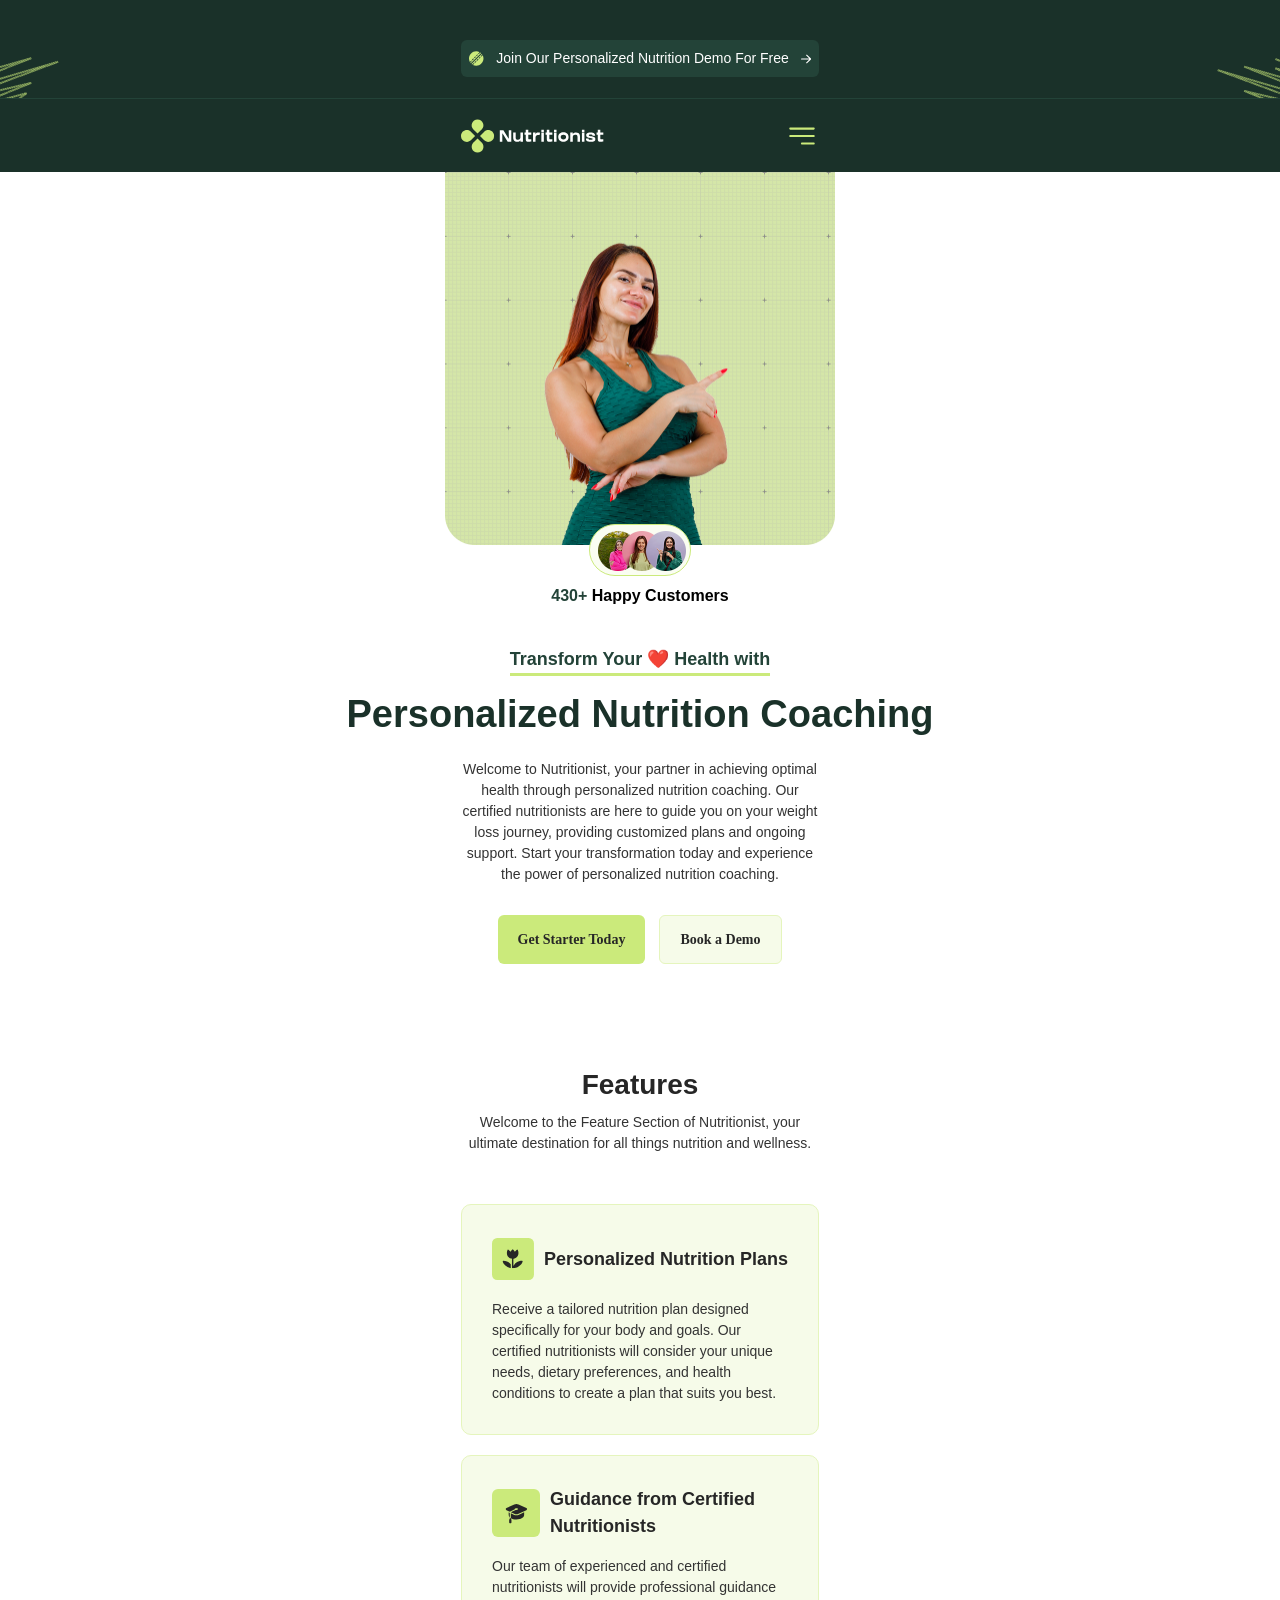
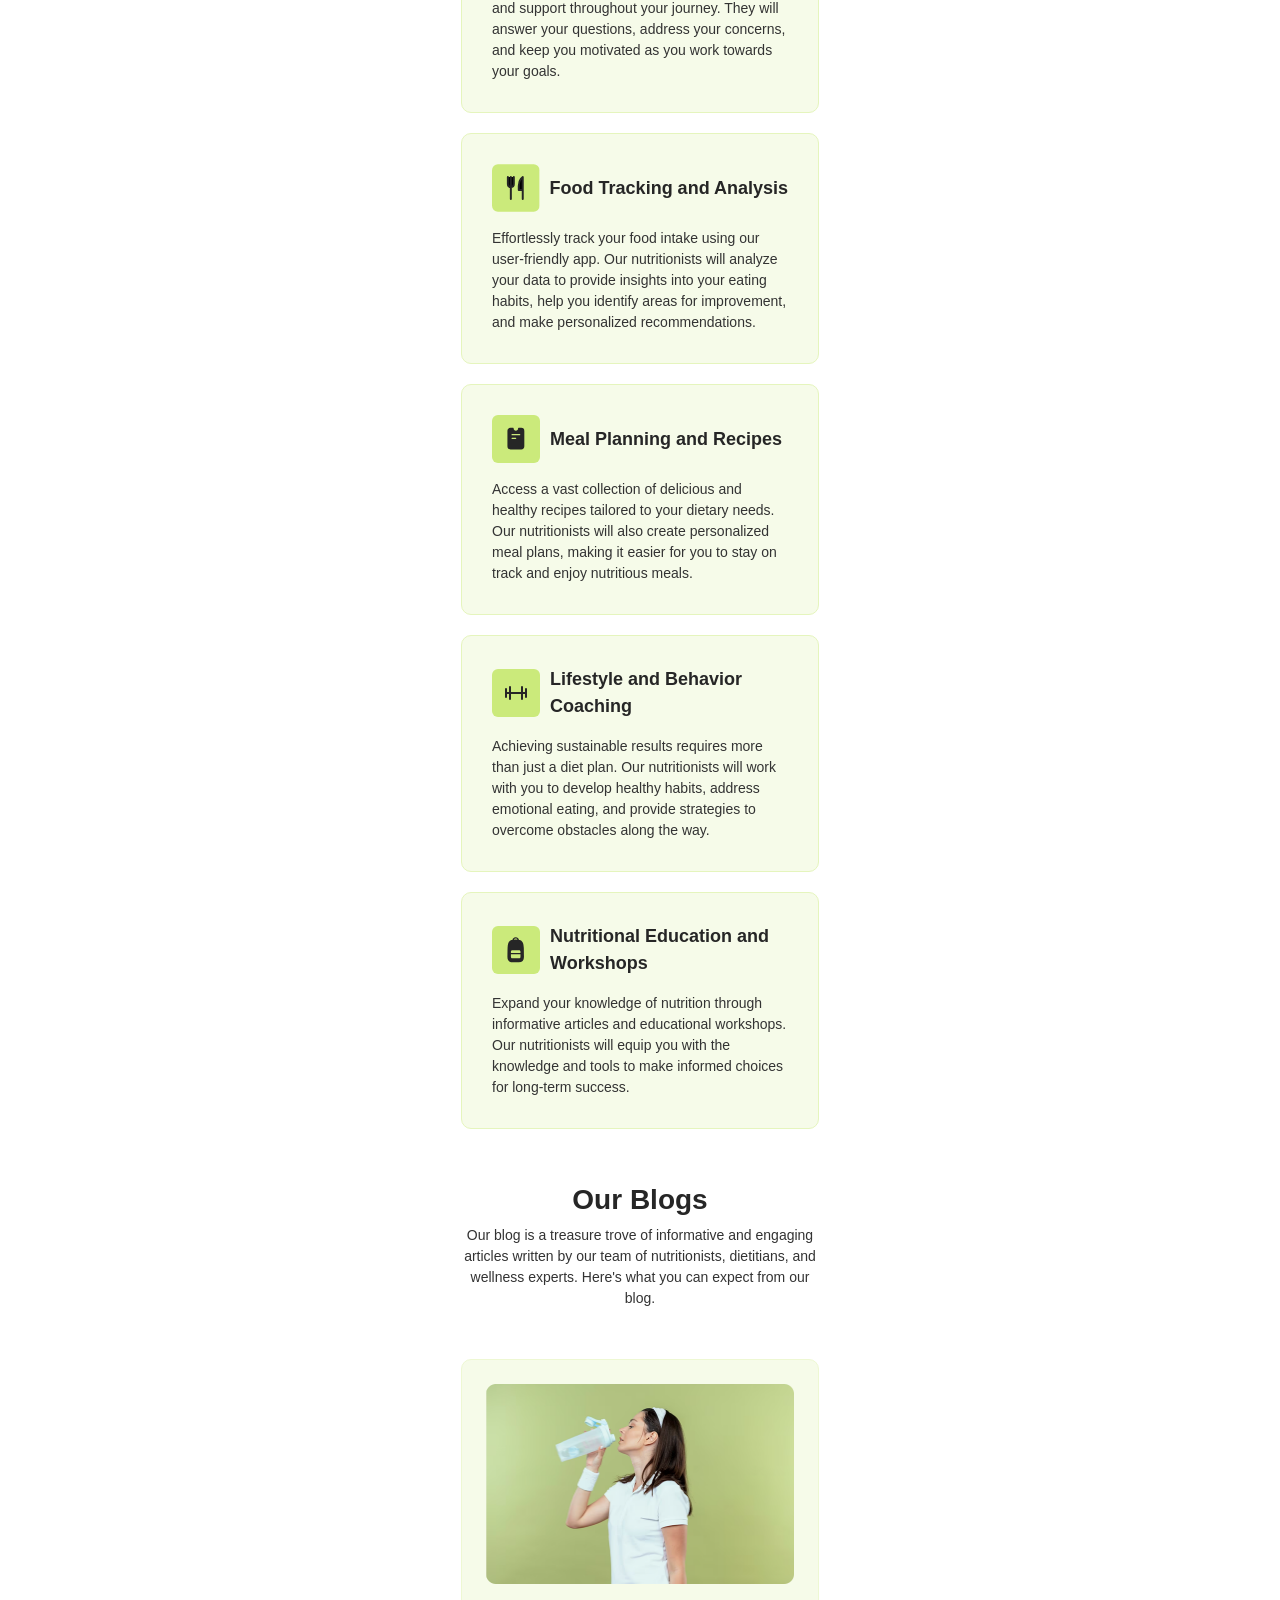
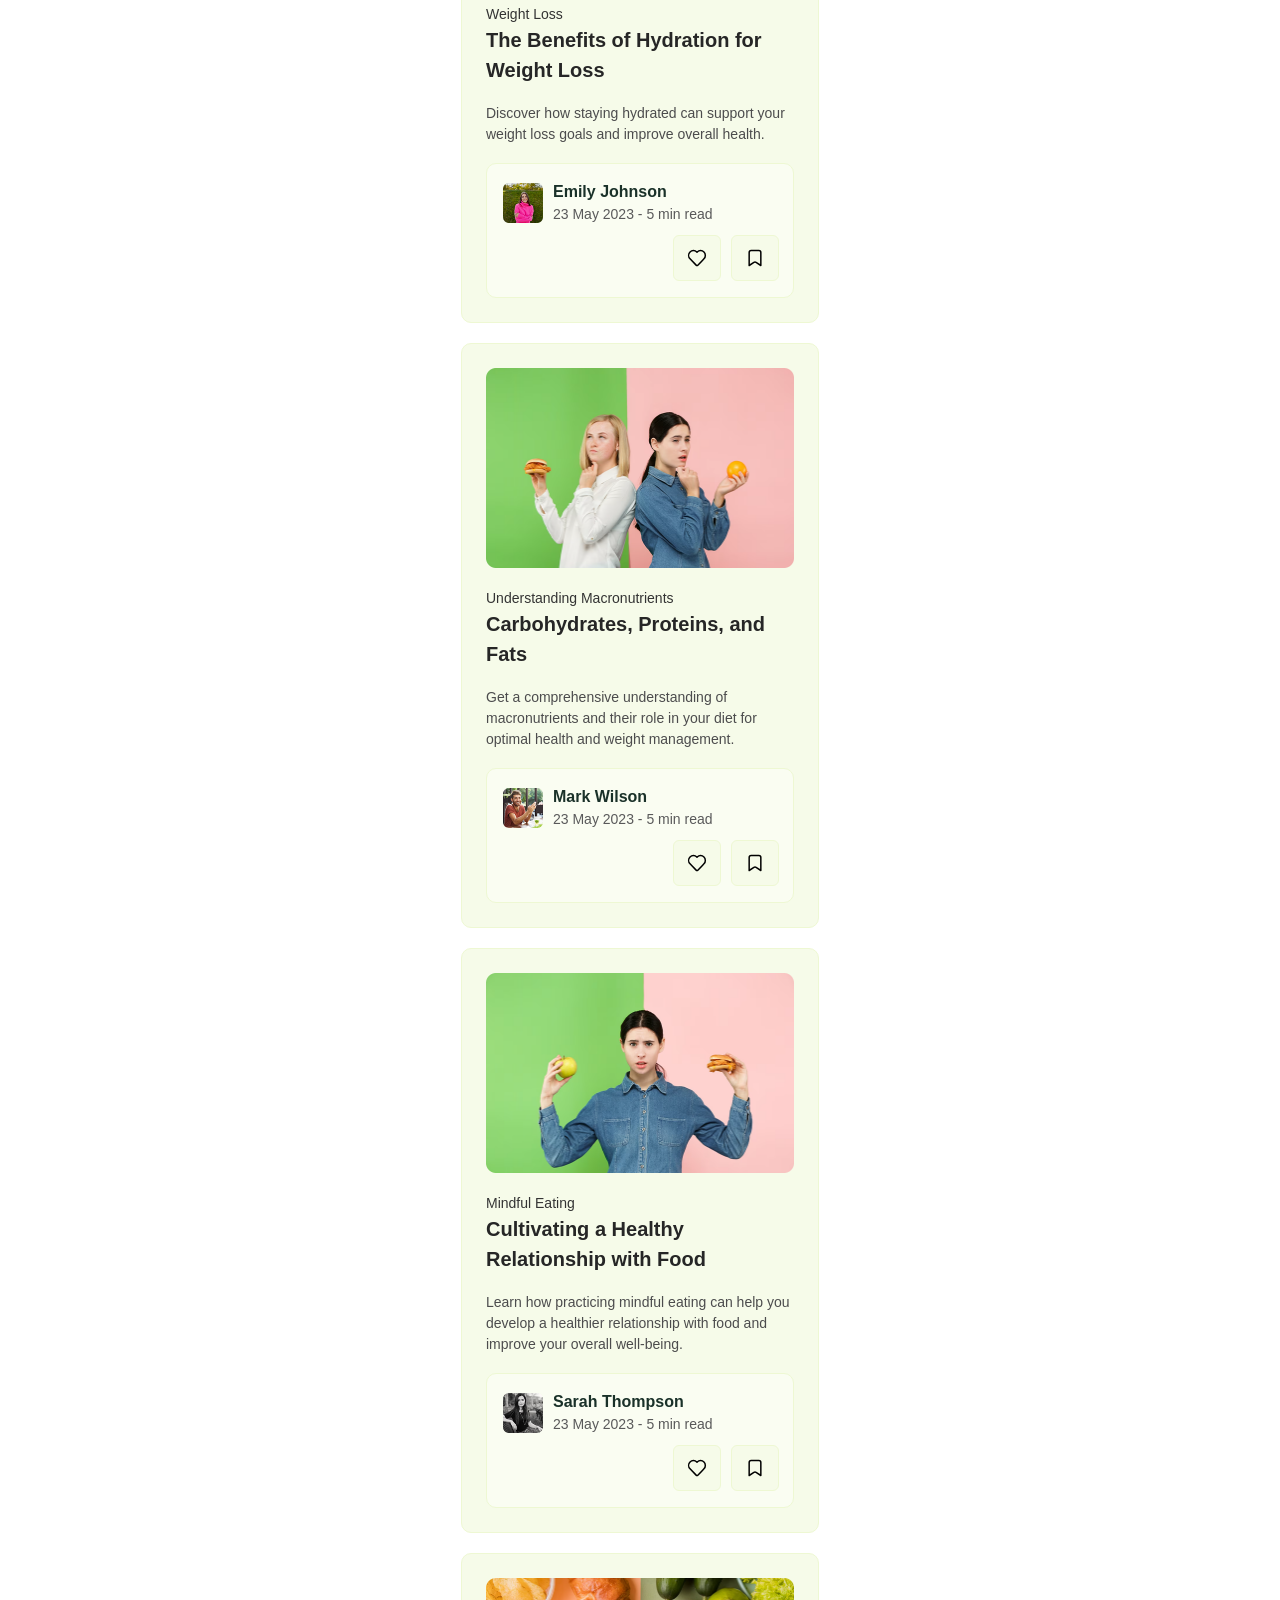
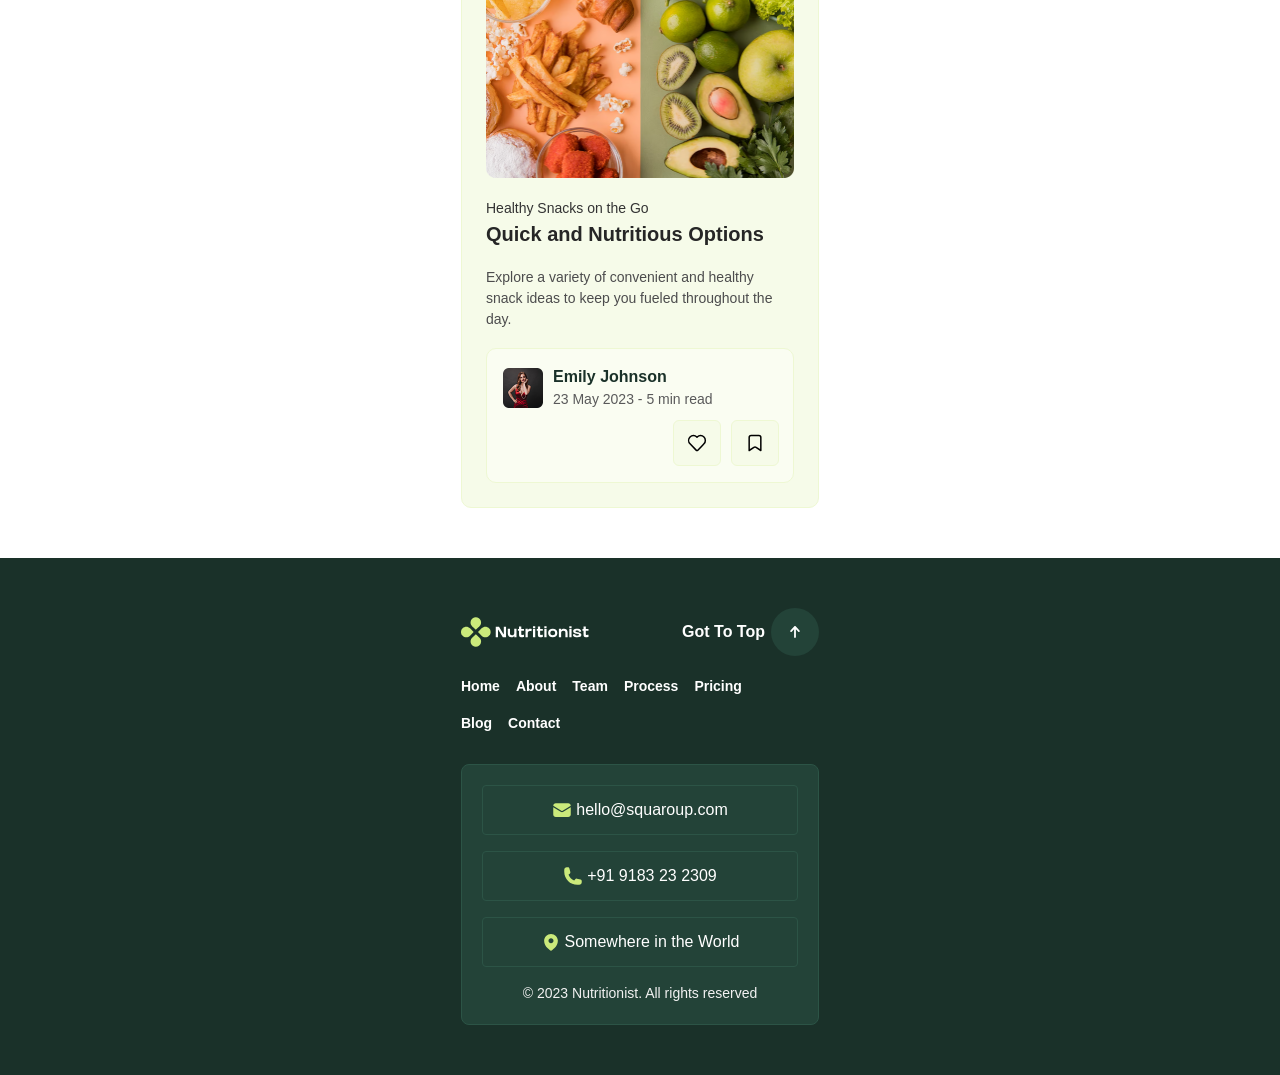
==== index.html @ a09cefd2 "deploy: d3646c4891a74b6a65bb0fc8d44a8e1851a4c4c0" ====
<!doctype html>
<html lang="en">
  <head>
    <meta charset="UTF-8" />
    <meta name="viewport" content="width=device-width, initial-scale=1.0" />
    <title>Home</title>
    <link rel="stylesheet" href="css/home.css" />
  </head>

  <body>
    <section class="banner">
      <svg class="banner__decor banner__decor--left"><use href="assets/icons.svg#decor-left"></use></svg>
      <svg class="banner__decor banner__decor--right"><use href="assets/icons.svg#decor-right"></use></svg>
      <div class="container">
        <div class="banner__content">
          <svg class="banner__icon"><use href="assets/icons.svg#leaf"></use></svg>
          <p class="banner__text">Join Our Personalized Nutrition Demo For Free</p>
          <svg class="banner__arrow"><use href="assets/icons.svg#arrow"></use></svg>
        </div>
      </div>
      <div class="banner__hr"></div>
    </section>
    <header class="header">
      <div class="container">
        <div class="header__row">
          <a href="#" title="logo" class="header__logo">
            <svg class="header__logo-icon">
              <use href="assets/icons.svg#logo"></use>
            </svg>
          </a>
          <div class="header__wrap">
            <nav class="header__main">
              <a href="#" title="Home" class="header__link header__link--active">Home</a>
              <a href="#" title="About" class="header__link">About</a>
              <a href="#" title="Team" class="header__link">Team</a>
              <a href="#" title="Process" class="header__link">Process</a>
              <a href="#" title="Pricing" class="header__link">Pricing</a>
              <a href="#" title="Blog" class="header__link">Blog</a>
            </nav>
            <button class="header__button button">Contact Us</button>
          </div>
          <button class="header__burger" id="burger">
            <svg class="burger__icon">
              <use href="assets/icons.svg#burger"></use>
            </svg>
          </button>
        </div>
      </div>
    </header>
    <main>
      <section class="hero">
        <div class="hero__image">
          <img class="hero__img" src="assets/images/hero/girl.png" alt="" />
        </div>
        <div class="hero__contant">
          <div class="hero__customers">
            <div class="hero__avatar">
              <img class="hero__avatars" src="assets/images/hero/avatar-1.png" alt="" />
              <img class="hero__avatars" src="assets/images/hero/avatar-2.png" alt="" />
              <img class="hero__avatars" src="assets/images/hero/avatar-3.png" alt="" />
            </div>
            <span class="hero__count">
              <span class="hero__number">430+</span>
              Happy Customers
            </span>
          </div>

          <p class="hero__text">Transform Your ❤️ Health with</p>
          <h1 class="hero__title">Personalized Nutrition Coaching</h1>
          <p class="hero__info">
            Welcome to Nutritionist, your partner in achieving optimal health through personalized nutrition coaching.
            Our certified nutritionists are here to guide you on your weight loss journey, providing customized plans
            and ongoing support. Start your transformation today and experience the power of personalized nutrition
            coaching.
          </p>
          <div class="hero__controls">
            <button class="hero__button button">Get Starter Today</button>
            <button class="hero__btn button">Book a Demo</button>
          </div>
        </div>
      </section>
      <section class="features">
        <div class="container">
          <div class="features__top">
            <h2 class="features__title">Features</h2>
            <p class="features__text">Welcome to the Feature Section of Nutritionist, your ultimate destination for all things nutrition and wellness.</p>
          </div>
          <ul class="features__list">
            <li class="features__item">
              <h3 class="features__item-title">
              <svg class="features__icon" width="48" height="48" >
                <use href="assets/icons.svg#icon-flower"></use>
              </svg>
                Personalized Nutrition Plans
              </h3>
              <p class="features__item-text">Receive a tailored nutrition plan designed specifically for your body and goals. Our certified nutritionists will consider your unique needs, dietary preferences, and health conditions to create a plan that suits you best.</p>
            </li>
             <li class="features__item">
              <h3 class="features__item-title">
               <svg class="features__icon" width="48" height="48">
                <use href="assets/icons.svg#icon-hat"></use>
              </svg>
               Guidance from Certified <br> Nutritionists
              </h3>
              <p class="features__item-text">Our team of experienced and certified nutritionists will provide professional guidance and support throughout your journey. They will answer your questions, address your concerns, and keep you motivated as you work towards your goals.</p>
            </li>
             <li class="features__item">
              <h3 class="features__item-title">
            <svg class="features__icon" width="48" height="48">
              <use href="assets/icons.svg#icon-fork-knife"></use>
            </svg>
               Food Tracking and Analysis
              </h3>
              <p class="features__item-text">Effortlessly track your food intake using our user-friendly app. Our nutritionists will analyze your data to provide insights into your eating habits, help you identify areas for improvement, and make personalized recommendations.</p>
            </li>
              <li class="features__item">
              <h3 class="features__item-title">
            <svg class="features__icon" width="48" height="48" aria-hidden="true">
              <use href="assets/icons.svg#icon-canister"></use>
            </svg>
              Meal Planning and Recipes
              </h3>
              <p class="features__item-text">Access a vast collection of delicious and healthy recipes tailored to your dietary needs. Our nutritionists will also create personalized meal plans, making it easier for you to stay on track and enjoy nutritious meals.</p>
            </li>
               <li class="features__item">
              <h3 class="features__item-title">
            <svg class="features__icon" width="48" height="48" aria-hidden="true">
              <use href="assets/icons.svg#icon-barbell"></use>
            </svg>
             Lifestyle and Behavior <br>Coaching
              </h3>
              <p class="features__item-text">Achieving sustainable results requires more than just a diet plan. Our nutritionists will work with you to develop healthy habits, address emotional eating, and provide strategies to overcome obstacles along the way.</p>
            </li>
             </li>
               <li class="features__item">
              <h3 class="features__item-title">
              <svg class="features__icon" width="48" height="48">
                <use href="assets/icons.svg#icon-bottle"></use>
              </svg>
             Nutritional Education and  <br> Workshops
              </h3>
              <p class="features__item-text">Expand your knowledge of nutrition through informative articles and educational workshops. Our nutritionists will equip you with the knowledge and tools to make informed choices for long-term success.</p>
            </li>
          </ul>
        </div>
      </section>
      <section class="blogs">
        <div class="container">
          <div class="blogs__top">
            <h2 class="blogs__title">Our Blogs</h2>
            <p class="blogs__text">Our blog is a treasure trove of informative and engaging articles written by our team of nutritionists, dietitians, and wellness experts. Here's what you can expect from our blog.</p>
          </div>
          <ul class="blogs__list">
            <li class="blogs__item">
              <img class="blogs__img" src="assets/images/blogs/blog-hydration.png" alt="">
              <p class="blogs__category">Weight Loss</p>
              <h3 class="blogs__item-title">The Benefits of Hydration for Weight Loss</h3>
              <p class="blogs__item-text">Discover how staying hydrated can support your weight loss goals and improve overall health.</p>
              <div class="blogs__footer">
                <img  class="blogs__avatar"  src="assets/images/blogs/аватар-1.png" alt="">
                <div class="blogs__info">
                  <p class="blogs__name">Emily Johnson</p>
                  <p class="blogs__meta">23 May 2023 - 5 min read</p>
                </div>
                <div class="blogs__actions">
                  <button class="blogs__btn">
                <svg class="blogs__icon" width="20" height="20">
                  <use href="assets/icons.svg#icon-heart"></use>
                </svg>
                </button>  
                 <button class="blogs__btn">
                <svg class="blogs__icon" width="20" height="20">
                  <use href="assets/icons.svg#icon-bookmark"></use>
                </svg>
              </button>
                </div>
              </div>
            </li>
             <li class="blogs__item">
              <img class="blogs__img" src="assets/images/blogs/blog-two-approaches.png" alt="">
              <p class="blogs__category">Understanding Macronutrients</p>
              <h3 class="blogs__item-title">Carbohydrates, Proteins, and Fats</h3>
              <p class="blogs__item-text">Get a comprehensive understanding of macronutrients and their role in your diet for optimal health and weight management.</p>
              <div class="blogs__footer">
                <img  class="blogs__avatar"  src="assets/images/blogs/аватар-2.png" alt="">
                <div class="blogs__info">
                  <p class="blogs__name">Mark Wilson</p>
                  <p class="blogs__meta">23 May 2023 - 5 min read</p>
                </div>
                <div class="blogs__actions">
                  <button class="blogs__btn">
                <svg class="blogs__icon" width="20" height="20">
                  <use href="assets/icons.svg#icon-heart"></use>
                </svg>
                </button>  
                 <button class="blogs__btn">
                <svg class="blogs__icon" width="20" height="20">
                  <use href="assets/icons.svg#icon-bookmark"></use>
                </svg>
              </button>
                </div>
              </div>
            </li>
            <li class="blogs__item">
              <img class="blogs__img" src="assets/images/blogs/blog-choice.png" alt="">
              <p class="blogs__category">Mindful Eating</p>
              <h3 class="blogs__item-title">Cultivating a Healthy Relationship with Food</h3>
              <p class="blogs__item-text">Learn how practicing mindful eating can help you develop a healthier relationship with food and improve your overall well-being.</p>
              <div class="blogs__footer">
                <img  class="blogs__avatar"  src="assets/images/blogs/аватар-3.png" alt="">
                <div class="blogs__info">
                  <p class="blogs__name">Sarah Thompson</p>
                  <p class="blogs__meta">23 May 2023 - 5 min read</p>
                </div>
                <div class="blogs__actions">
                  <button class="blogs__btn">
                <svg class="blogs__icon" width="20" height="20">
                  <use href="assets/icons.svg#icon-heart"></use>
                </svg>
                </button>  
                 <button class="blogs__btn">
                <svg class="blogs__icon" width="20" height="20">
                  <use href="assets/icons.svg#icon-bookmark"></use>
                </svg>
              </button>
                </div>
              </div>
            </li>
             <li class="blogs__item">
              <img class="blogs__img" src="assets/images/blogs/blog-healthy-plate.png" alt="">
              <p class="blogs__category">Healthy Snacks on the Go</p>
              <h3 class="blogs__item-title">Quick and Nutritious Options</h3>
              <p class="blogs__item-text">Explore a variety of convenient and healthy snack ideas to keep you fueled throughout the day.</p>
              <div class="blogs__footer">
                <img  class="blogs__avatar" src="assets/images/blogs/avatar-4.png" alt="">
                <div class="blogs__info">
                  <p class="blogs__name">Emily Johnson</p>
                  <p class="blogs__meta">23 May 2023 - 5 min read</p>
                </div>
                <div class="blogs__actions">
                  <button class="blogs__btn">
                <svg class="blogs__icon" width="20" height="20">
                  <use href="assets/icons.svg#icon-heart"></use>
                </svg>
                </button>  
                 <button class="blogs__btn">
                <svg class="blogs__icon" width="20" height="20">
                  <use href="assets/icons.svg#icon-bookmark"></use>
                </svg>
              </button>
                </div>
              </div>
            </li>
          </ul>
        </div>
      </section>
    </main>
    <footer class="footer">
      <div class="container">
        <div class="footer__inner">
          <a href="#" title="logo" class="footer__logo">
            <svg class="footer__logo-icon">
              <use href="assets/icons.svg#logo"></use>
            </svg>
          </a>
          <a class="footer__top" href="#" title="Got To Top">
            Got To Top
            <svg class="footer__top-icon">
              <use href="assets/icons.svg#arrow-up"></use>
            </svg>
          </a>
          <nav class="footer__nav">
            <a class="footer__link" href="#" title="Home">Home</a>
            <a class="footer__link" href="#" title="About">About</a>
            <a class="footer__link" href="#" title="Team">Team</a>
            <a class="footer__link" href="#" title="Process">Process</a>
            <a class="footer__link" href="#" title="Pricing">Pricing</a>
            <a class="footer__link" href="#" title="Blog">Blog</a>
            <a class="footer__link" href="#" title="Contact">Contact</a>
          </nav>
        </div>
        <div class="footer__info">
            <a class="footer__contact" href="mailto:hello@squaroup.com" title="Email">
          <svg class="footer__contact-icon">
            <use href="assets/icons.svg#mail"></use>
          </svg>
          hello@squaroup.com
          <a class="footer__contact" href="tel:+918183232309" title="Phone">
          <svg class="footer__contact-icon">
            <use href="assets/icons.svg#phone"></use>
          </svg>
          +91 9183 23 2309
        </a>
          <span class="footer__contact" title="Address">
        <svg class="footer__contact-icon">
          <use href="assets/icons.svg#pin"></use>
        </svg>
        Somewhere in the World
      </span>
       <p class="footer__copyright" >© 2023 Nutritionist. All rights reserved</p>
        </div>
      </div>
    </footer>
    <script src="js/main.js" defer></script>
  </body>
</html>
---- css/home.css ----
*,*::before,*::after{box-sizing:border-box}*{margin:0;padding:0}html{-webkit-text-size-adjust:100%;-moz-text-size-adjust:100%;text-size-adjust:100%}body{min-height:100vh;line-height:1.5}p,h1,h2,h3,h4,h5,h6{overflow-wrap:break-word}h1,h2,h3,h4,h5,h6{font-size:inherit;font-weight:inherit;margin:0}img,picture,video,canvas,svg{display:block;max-width:100%}input,button,textarea,select{font:inherit;color:inherit}button{cursor:pointer;background:none;border:none}a{color:inherit;text-decoration:none}ul,ol{list-style:none;margin:0;padding:0}.container{max-width:358px;margin:0 auto}@media(min-width: 1440px){.container{max-width:1280px}}@media(min-width: 1920px){.container{max-width:1596px}}.header{position:sticky;top:98px;z-index:100;background:#1a3129;width:100%;height:74px;padding-top:20px;padding-bottom:20px;overflow:hidden;border-top:1px solid #234338}@media(min-width: 1440px){.header{top:68px;padding-top:16px;padding-bottom:16px;height:77px}}@media(min-width: 1920px){.header{top:72px;height:95px}}.header__row{display:flex;justify-content:flex-start;align-items:center;gap:12px}.header__logo-icon{width:144px;height:34px}@media(min-width: 1920px){.header__logo-icon{width:195px}}.header__burger{width:34px;height:34px;margin-left:auto}@media(min-width: 1440px){.header__burger{display:none}}.header__wrap{display:none}@media(min-width: 1440px){.header__wrap{display:flex;margin-left:auto}}@media(min-width: 1440px){.header__main{display:flex;justify-content:flex-start;align-items:center;gap:20px}}@media(min-width: 1920px){.header__main{gap:26px}}.header__link{color:#fafdf2;font-family:"Urbanist",sans-serif;font-size:14px;font-weight:600;line-height:150%}.header__link--active{color:#cbea7b}@media(min-width: 1920px){.header__link{font-size:18px}}.header__button{width:101px;height:45px;margin-left:30px}@media(min-width: 1920px){.header__button{width:137px;height:55px}}.footer{background:#1a3129;padding-top:50px;padding-bottom:50px}.footer__inner{display:flex;justify-content:space-between;align-items:center;gap:0;flex-wrap:wrap}.footer__logo-icon{width:129px;height:30px}@media(min-width: 1920px){.footer__logo-icon{width:195px;height:45px}}.footer__nav{width:359px;padding-right:66px;margin-top:20px;flex-wrap:wrap;display:flex;justify-content:flex-start;align-items:center;gap:16px}@media(min-width: 1440px){.footer__nav{margin-top:0;width:auto;padding-right:0;justify-content:center}}@media(min-width: 1920px){.footer__nav{gap:26px}}.footer__link{color:#fff;font-family:"Urbanist",sans-serif;font-size:14px;font-weight:600;line-height:150%}@media(min-width: 1920px){.footer__link{font-size:18px}}.footer__top{color:#fff;font-family:"Urbanist",sans-serif;font-size:16px;font-weight:600;line-height:150%;display:flex;justify-content:flex-start;align-items:center;gap:6px}@media(min-width: 1440px){.footer__top{order:1}}@media(min-width: 1920px){.footer__top{gap:20px;font-size:18px}}.footer__top-icon{width:48px;height:48px}@media(min-width: 1920px){.footer__top-icon{width:62px;height:62px}}.footer__info{padding:20px;border-radius:8px;border:1px solid #2c5446;background:#234338;margin-top:30px;display:flex;justify-content:flex-start;align-items:stretch;gap:16px;flex-direction:column}@media(min-width: 1440px){.footer__info{flex-direction:row;align-items:center;padding:14px 26px;margin-top:40px}}@media(min-width: 1920px){.footer__info{margin-top:50px;padding:16px 30px}}.footer__contact{padding:12px;border-radius:4px;color:#fff;font-family:"Urbanist",sans-serif;font-size:16px;font-weight:500;line-height:150%;border:1px solid #2c5446;display:flex;justify-content:center;align-items:center;gap:4px}@media(min-width: 1920px){.footer__contact{padding:14px;font-size:18px;border-radius:6px}}.footer__contact-icon{width:20px;height:20px}.footer__copyright{text-align:center;color:#f2f2f2;font-family:"Urbanist",sans-serif;font-size:14px;font-weight:400;line-height:150%}@media(min-width: 1440px){.footer__copyright{margin-left:auto}}@media(min-width: 1920px){.footer__copyright{font-size:18px}}.banner{position:sticky;top:0;z-index:101;overflow:hidden;background:#1a3129;height:98px;padding-top:40px;padding-bottom:14px}@media(min-width: 1440px){.banner{height:68px;padding-top:14px;padding-bottom:14px}}@media(min-width: 1920px){.banner{height:72px}}.banner__icon{width:18px;height:18px}@media(min-width: 1440px){.banner__icon{width:20px;height:20px}}.banner__content{position:relative;background:#234338;padding:8px;border-radius:6px;display:flex;justify-content:flex-start;align-items:center;gap:12px}@media(min-width: 1440px){.banner__content{max-width:1280px;justify-content:center}}@media(min-width: 1920px){.banner__content{max-width:1596px}}.banner__text{color:#fff;font-family:"Urbanist",sans-serif;font-size:14px;font-weight:500;white-space:nowrap}@media(min-width: 1440px){.banner__text{font-size:16px}}@media(min-width: 1920px){.banner__text{font-size:18px}}.banner__arrow{width:12px;height:12px}.banner__decor{position:absolute;bottom:-26px;width:144px;height:74px;color:#cbea7b}.banner__decor--left{left:-85px}.banner__decor--right{right:-45px;bottom:-34px}@media(min-width: 1440px){.banner__decor{z-index:1;height:40px}.banner__decor--left{left:calc(40% - 443px);bottom:14px}.banner__decor--right{right:calc(40% - 443px);bottom:14px}}.button{border-radius:6px;background:#cbea7b;font-size:14px;color:#262626;font-weight:600;cursor:pointer;transition:all .3s;display:flex;justify-content:center;align-items:center;gap:0}.button:hover{background:#dcf1a7}@media(min-width: 1920px){.button{font-size:18px}}.hero{overflow-x:hidden;padding-bottom:50px;flex-direction:column;display:flex;justify-content:flex-start;align-items:center;gap:0}@media(min-width: 1440px){.hero{flex-direction:row;padding-bottom:115px}}@media(min-width: 1920px){.hero{padding-bottom:150px}}.hero__img{width:390px;height:373px}@media(min-width: 1440px){.hero__img{width:710px;height:712px}}@media(min-width: 1920px){.hero__img{width:949px;height:832px}}.hero__contant{display:flex;justify-content:flex-start;align-items:center;gap:0;flex-direction:column}@media(min-width: 1440px){.hero__contant{padding-left:40px;max-width:610px;align-items:flex-start}}@media(min-width: 1920px){.hero__contant{padding-left:50px;max-width:759px}}.hero__number{color:#234338;font-family:"Urbanist",sans-serif;font-size:16px;font-weight:600;line-height:150%}.hero__customers{margin-top:-21px;display:flex;justify-content:flex-start;align-items:center;gap:8px;flex-direction:column}@media(min-width: 1440px){.hero__customers{margin-top:0;flex-direction:row;order:1;margin-top:50px}}.hero__info{color:#333;text-align:center;font-family:"Urbanist",sans-serif;font-size:14px;font-weight:500;line-height:150%;max-width:358px;margin-top:16px}@media(min-width: 1440px){.hero__info{font-size:16px;min-width:610px;text-align:left}}@media(min-width: 1920px){.hero__info{font-size:18px;margin-top:20px;max-width:759px}}.hero__avatar{padding:6px 8px;width:102px;height:52px;border-radius:58px;border:1px solid #cbea7b;background:#fafdf2;display:flex;justify-content:flex-start;align-items:flex-start;gap:0}@media(min-width: 1920px){.hero__avatar{width:130px;height:68px;padding:8px 10px}}.hero__avatars{width:40px;height:40px}.hero__avatars:nth-child(n+2){margin-left:-16px}@media(min-width: 1920px){.hero__avatars{width:50px;height:50px}}.hero__text{color:#234338;font-family:"Urbanist",sans-serif;font-size:18px;font-weight:600;margin-top:38px;border-bottom:3px solid #cbea7b}@media(min-width: 1440px){.hero__text{font-size:22px;text-align:left;margin-top:0}}@media(min-width: 1920px){.hero__text{font-size:28px}}.hero__title{color:#1a3129;text-align:center;font-family:"Urbanist",sans-serif;font-size:38px;font-weight:700;margin-top:10px}@media(min-width: 1440px){.hero__title{font-size:48px;max-width:560px;text-align:left}}@media(min-width: 1920px){.hero__title{font-size:58px;margin-top:14px}}.hero__count{font-size:16px;font-family:"Urbanist",sans-serif;font-weight:600;line-height:150%}@media(min-width: 1440px){.hero__count{font-size:18px}}@media(min-width: 1920px){.hero__count{font-size:20px}}.hero__controls{margin-top:30px;display:flex;justify-content:flex-start;align-items:center;gap:14px}.hero__btn{width:123px;height:49px;background:#f6fbe9;border:1px solid #e5f5bd}@media(min-width: 1920px){.hero__btn{width:154px;height:59px}}.hero__button{width:147px;height:49px}@media(min-width: 1920px){.hero__button{width:187px;height:59px}}.features{padding-top:50px;padding-bottom:50px}@media(min-width: 1440px){.features{padding-bottom:85px}}@media(min-width: 1920px){.features{padding-bottom:177px}}.features__top{flex-direction:column;display:flex;justify-content:flex-start;align-items:center;gap:0}.features__title{color:#262626;text-align:center;font-family:"Urbanist",sans-serif;font-size:28px;font-weight:700;line-height:150%}@media(min-width: 1440px){.features__title{font-size:38px}}@media(min-width: 1920px){.features__title{font-size:48px}}.features__text{color:#333;text-align:center;font-family:"Urbanist",sans-serif;font-size:14px;font-weight:500;line-height:150%;margin-top:6px}@media(min-width: 1440px){.features__text{font-size:16px}}@media(min-width: 1920px){.features__text{font-size:18px;margin-top:10px}}.features__list{margin-top:50px;flex-direction:column;display:flex;justify-content:flex-start;align-items:center;gap:20px}@media(min-width: 1440px){.features__list{flex-direction:row;flex-wrap:wrap;margin-top:60px}}@media(min-width: 1920px){.features__list{margin-top:80px;gap:30px}}.features__item{padding:30px;border-radius:10px;border:1px solid #e5f5bd;background:#f6fbe9}@media(min-width: 1440px){.features__item{width:calc(50% - 10px);padding:40px}}@media(min-width: 1920px){.features__item{padding:40px 50px;border-radius:12px;width:calc(50% - 22px)}}@media(min-width: 1440px){.features br{display:none}}.features__item-title{color:#262626;font-family:"Urbanist",sans-serif;font-size:18px;font-weight:600;line-height:150%;white-space:nowrap;display:flex;justify-content:flex-start;align-items:center;gap:10px}@media(min-width: 1440px){.features__item-title{font-size:20px}}@media(min-width: 1920px){.features__item-title{font-size:24px}}.features__item-text{color:#333;font-family:"Urbanist",sans-serif;font-size:14px;font-weight:500;line-height:150%;margin-top:16px}@media(min-width: 1440px){.features__item-text{font-size:16px;min-width:572px;margin-top:20px}}@media(min-width: 1920px){.features__item-text{font-size:18px;margin-top:24px}}@media(min-width: 1440px){.features__icon{width:54px;height:54px}}@media(min-width: 1920px){.features__icon{width:68px;height:68px}}.blogs{padding-bottom:50px}@media(min-width: 1440px){.blogs{padding-bottom:100px}}@media(min-width: 1920px){.blogs{padding-bottom:150px}}.blogs__top{flex-direction:column;display:flex;justify-content:flex-start;align-items:center;gap:0}.blogs__title{color:#262626;text-align:center;font-family:"Urbanist",sans-serif;font-size:28px;font-weight:700;line-height:150%}@media(min-width: 1440px){.blogs__title{font-size:38px}}@media(min-width: 1920px){.blogs__title{font-size:48px}}.blogs__text{color:#333;font-family:"Urbanist",sans-serif;font-size:14px;font-weight:500;line-height:150%;text-align:center;margin-top:4px}@media(min-width: 1440px){.blogs__text{font-size:16px;margin-top:6px;max-width:788px}}@media(min-width: 1920px){.blogs__text{font-size:18px;margin-top:10px;max-width:1020px}}.blogs__list{margin-top:50px;flex-direction:column;display:flex;justify-content:flex-start;align-items:center;gap:20px}@media(min-width: 1440px){.blogs__list{flex-direction:row;flex-wrap:wrap;margin-top:60px}}@media(min-width: 1920px){.blogs__list{gap:30px;margin-top:80px}}.blogs__item{padding:24px;border-radius:10px;border:1px solid #eef8d3;background:#f6fbe9}@media(min-width: 1440px){.blogs__item{width:calc(50% - 10px);padding:30px}.blogs__item:nth-child(2),.blogs__item:nth-child(4){order:1}}@media(min-width: 1920px){.blogs__item{width:calc(50% - 16px);padding:40px}}.blogs__img{width:310px;height:200px}@media(min-width: 1440px){.blogs__img{width:570px;height:336px}}@media(min-width: 1920px){.blogs__img{width:703px;height:428px}}.blogs__category{margin-top:20px;color:#333;font-family:"Urbanist",sans-serif;font-size:14px;font-weight:500;line-height:150%}@media(min-width: 1440px){.blogs__category{font-size:16px;margin-top:40px}}@media(min-width: 1920px){.blogs__category{font-size:18px}}.blogs__item-title{color:#262626;font-family:"Urbanist",sans-serif;font-size:20px;font-weight:600;line-height:150%}@media(min-width: 1440px){.blogs__item-title{font-size:22px}}@media(min-width: 1920px){.blogs__item-title{font-size:26px;margin-top:4px}}.blogs__item-text{color:#4c4c4d;font-family:"Urbanist",sans-serif;font-size:14px;font-weight:500;line-height:150%;margin-top:18px}@media(min-width: 1440px){.blogs__item-text{font-size:16px;margin-top:20px}}@media(min-width: 1920px){.blogs__item-text{font-size:18px;margin-top:30px}}.blogs__name{color:#1a3129;font-family:"Urbanist",sans-serif;font-size:16px;font-weight:600;line-height:150%}@media(min-width: 1440px){.blogs__name{font-size:18px}}@media(min-width: 1920px){.blogs__name{font-size:20px}}.blogs__meta{color:#59595a;font-family:"Urbanist",sans-serif;font-size:14px;font-weight:500;line-height:150%}@media(min-width: 1440px){.blogs__meta{font-size:16px}}@media(min-width: 1920px){.blogs__meta{font-size:18px}}.blogs__avatar{width:40px;height:40px}@media(min-width: 1440px){.blogs__avatar{width:50px;height:50px}}@media(min-width: 1920px){.blogs__avatar{width:60px;height:60px}}.blogs__footer{margin-top:18px;padding:16px 14px 16px 16px;border-radius:10px;border:1px solid #eef8d3;background:#fafdf2;flex-wrap:wrap;display:flex;justify-content:flex-start;align-items:center;gap:10px}@media(min-width: 1440px){.blogs__footer{margin-top:20px}}@media(min-width: 1920px){.blogs__footer{padding:20px 16px 20px 16px;border-radius:12px;margin-top:30px;gap:16px}}.blogs__btn{width:48px;height:46px;border-radius:6px;border:1px solid #eef8d3;background:#f6fbe9;display:flex;justify-content:center;align-items:center;gap:0}@media(min-width: 1920px){.blogs__btn{width:60px;height:60px}}.blogs__actions{width:100%;display:flex;justify-content:flex-end;align-items:center;gap:10px}@media(min-width: 1440px){.blogs__actions{width:auto;margin-left:auto}}
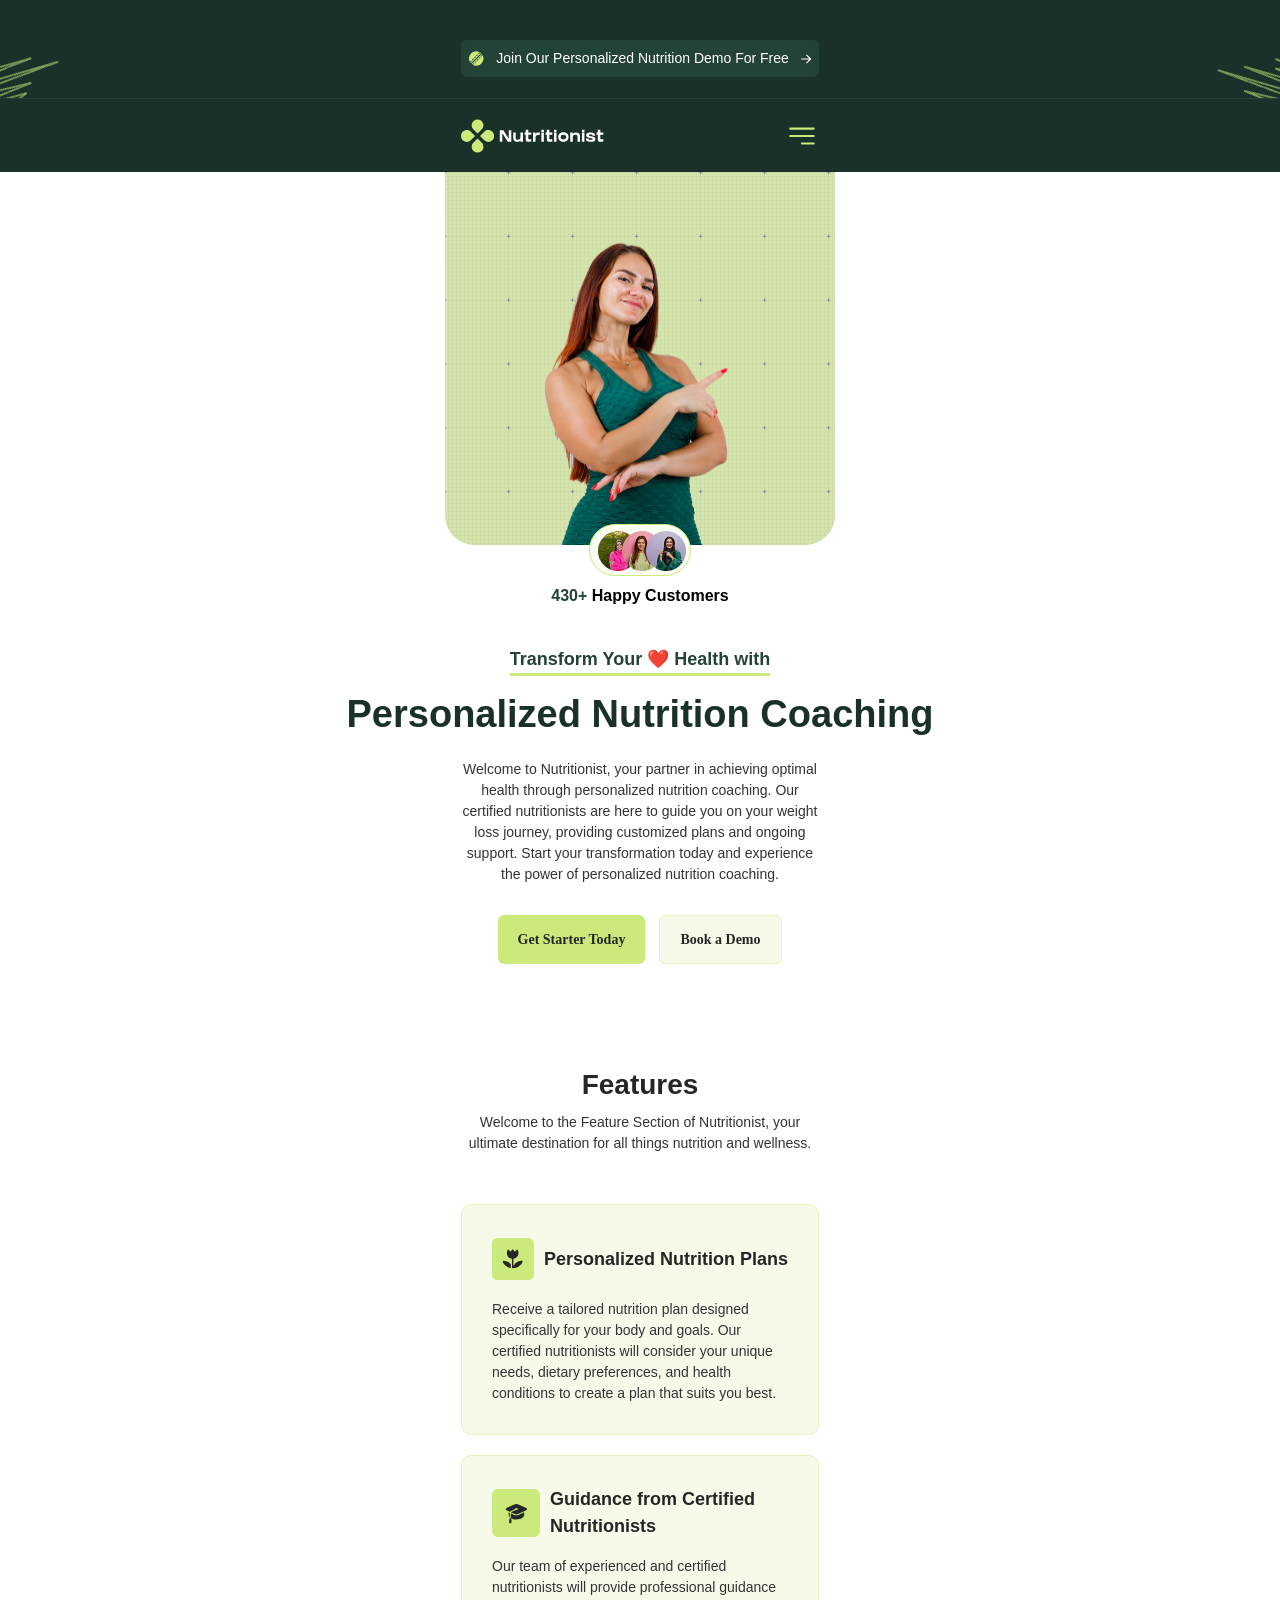
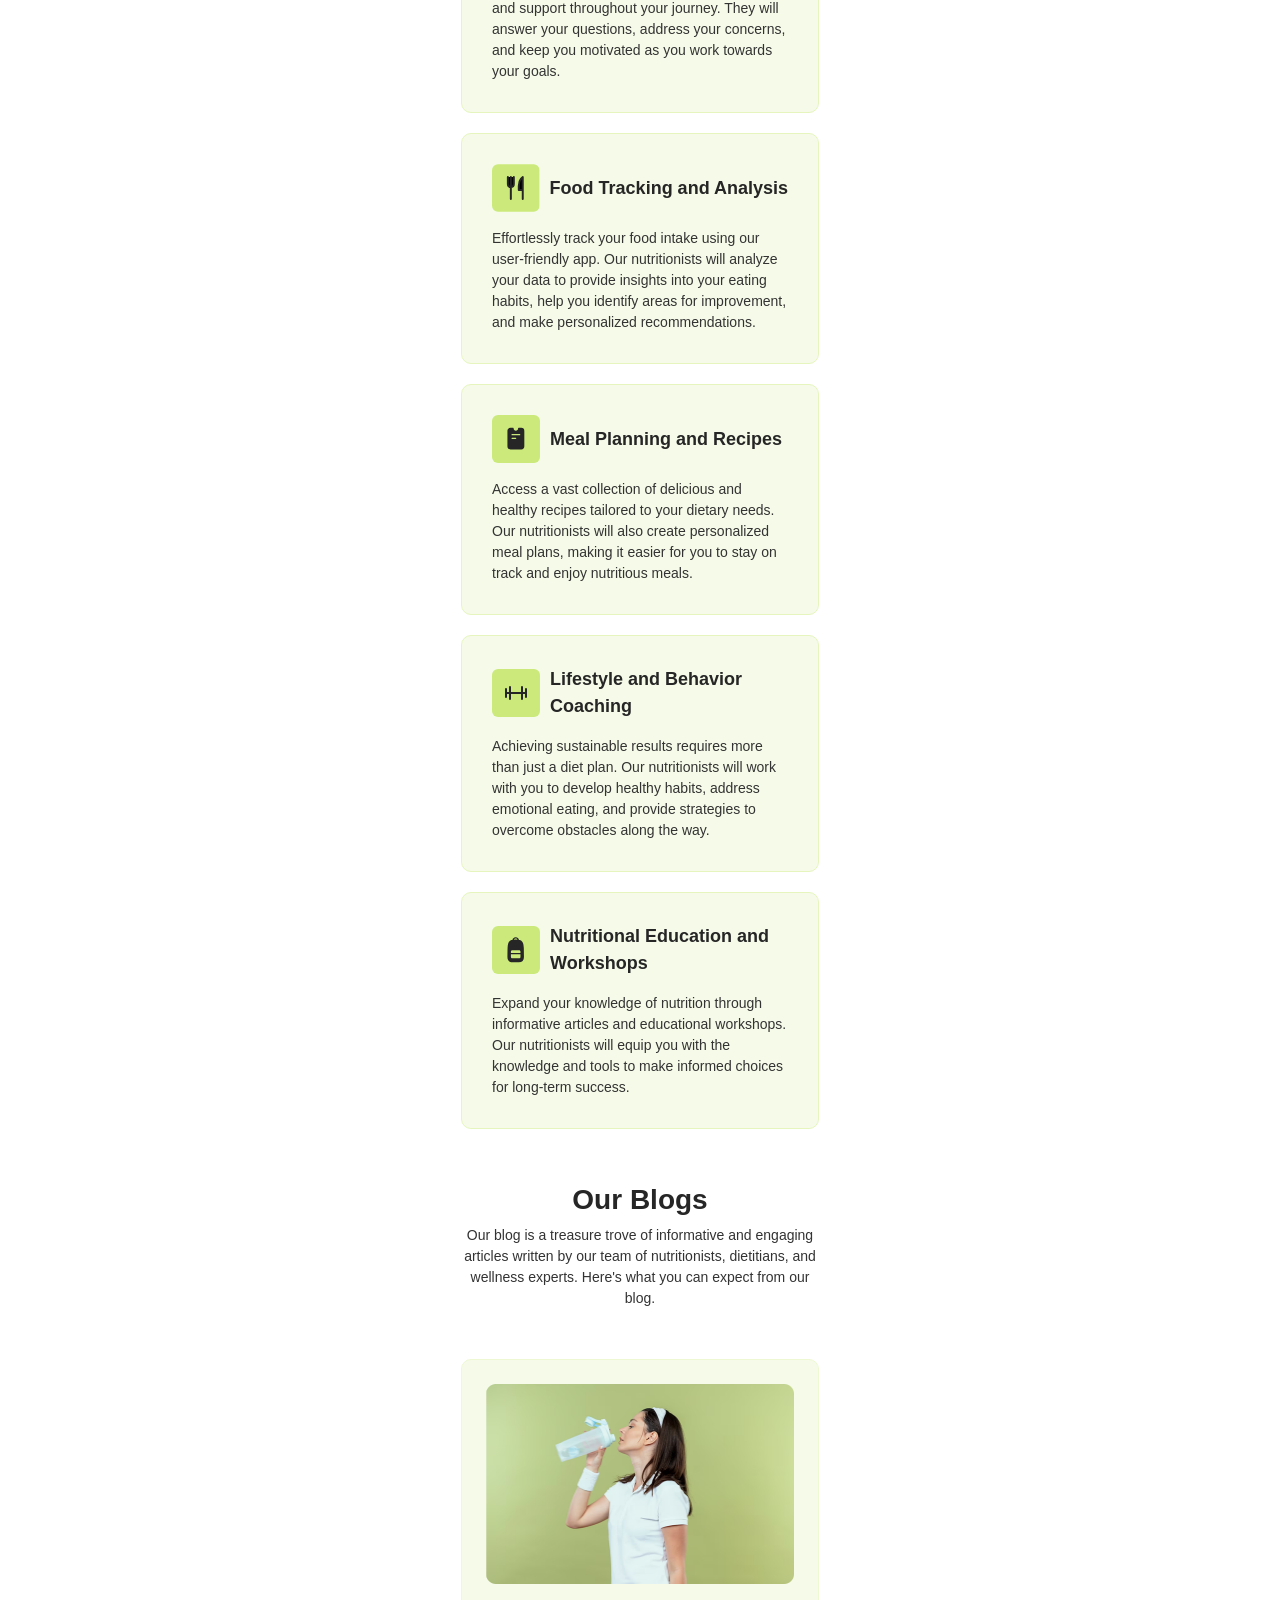
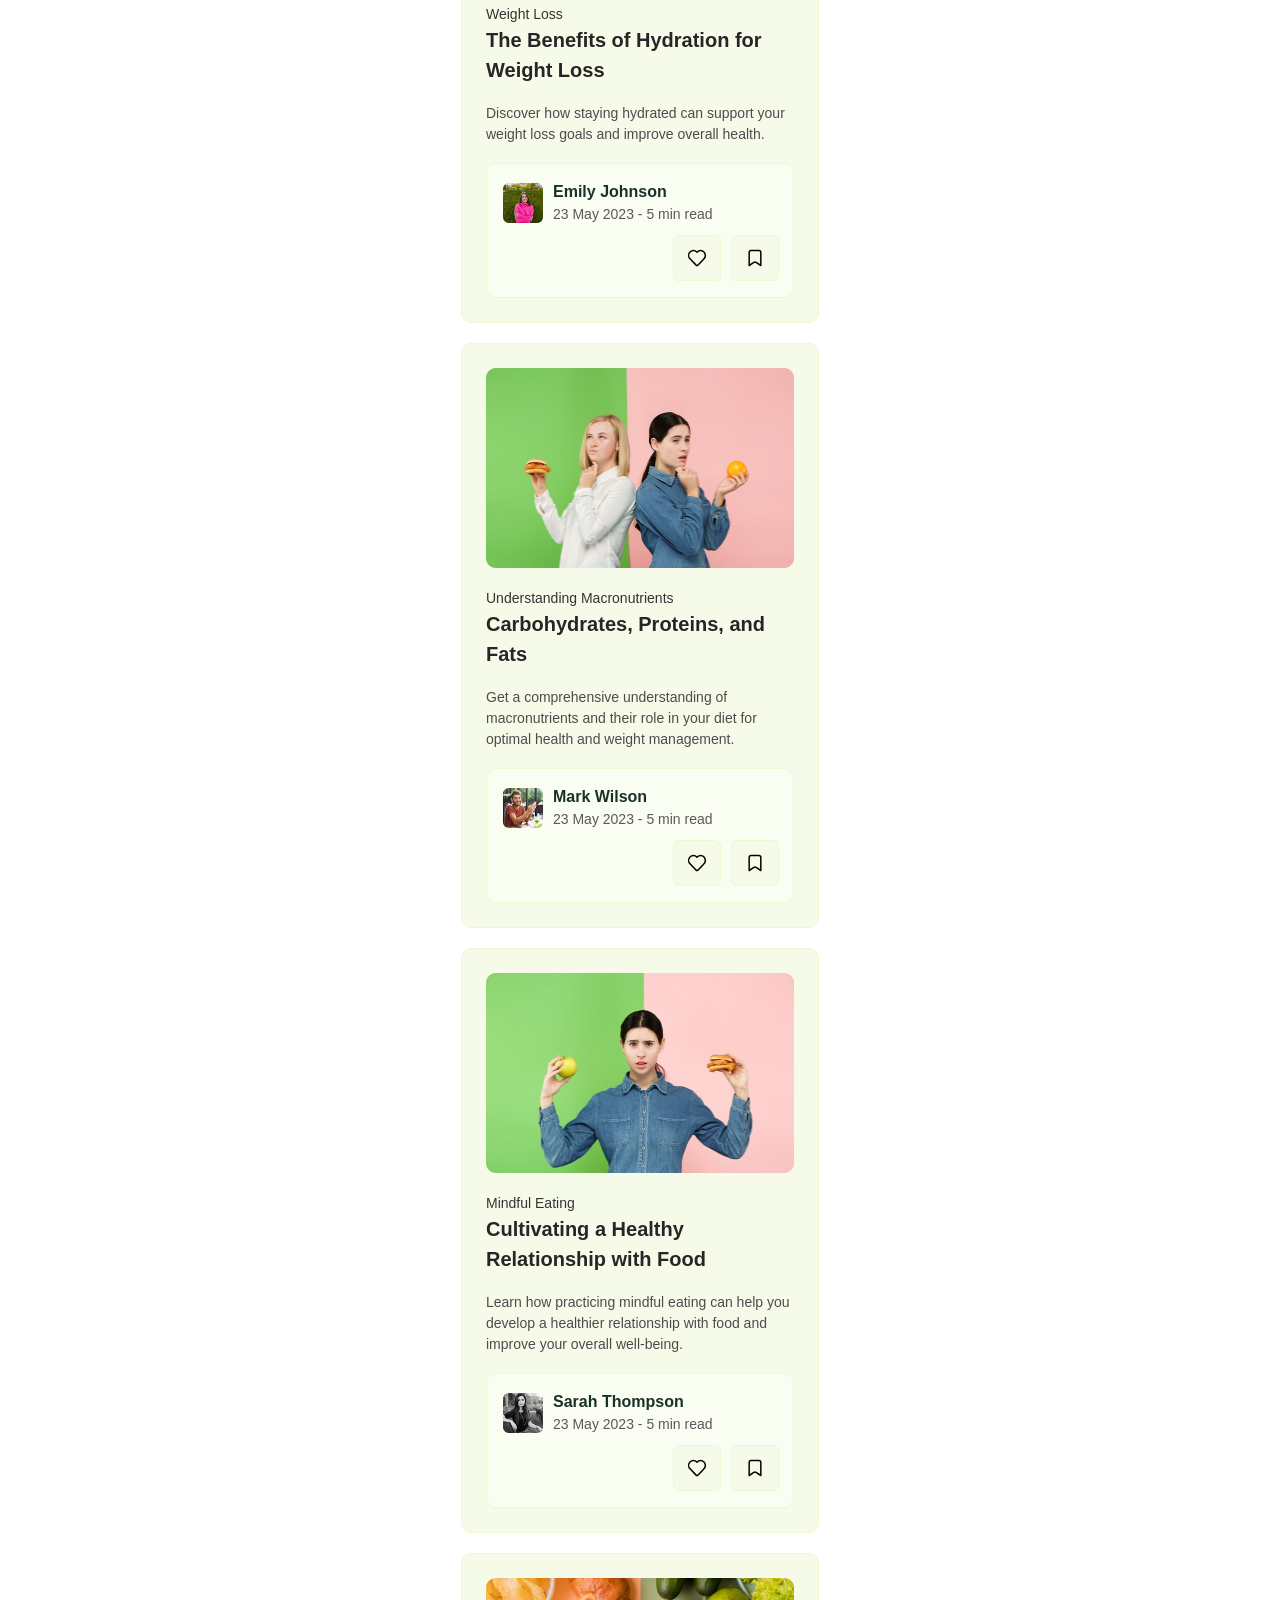
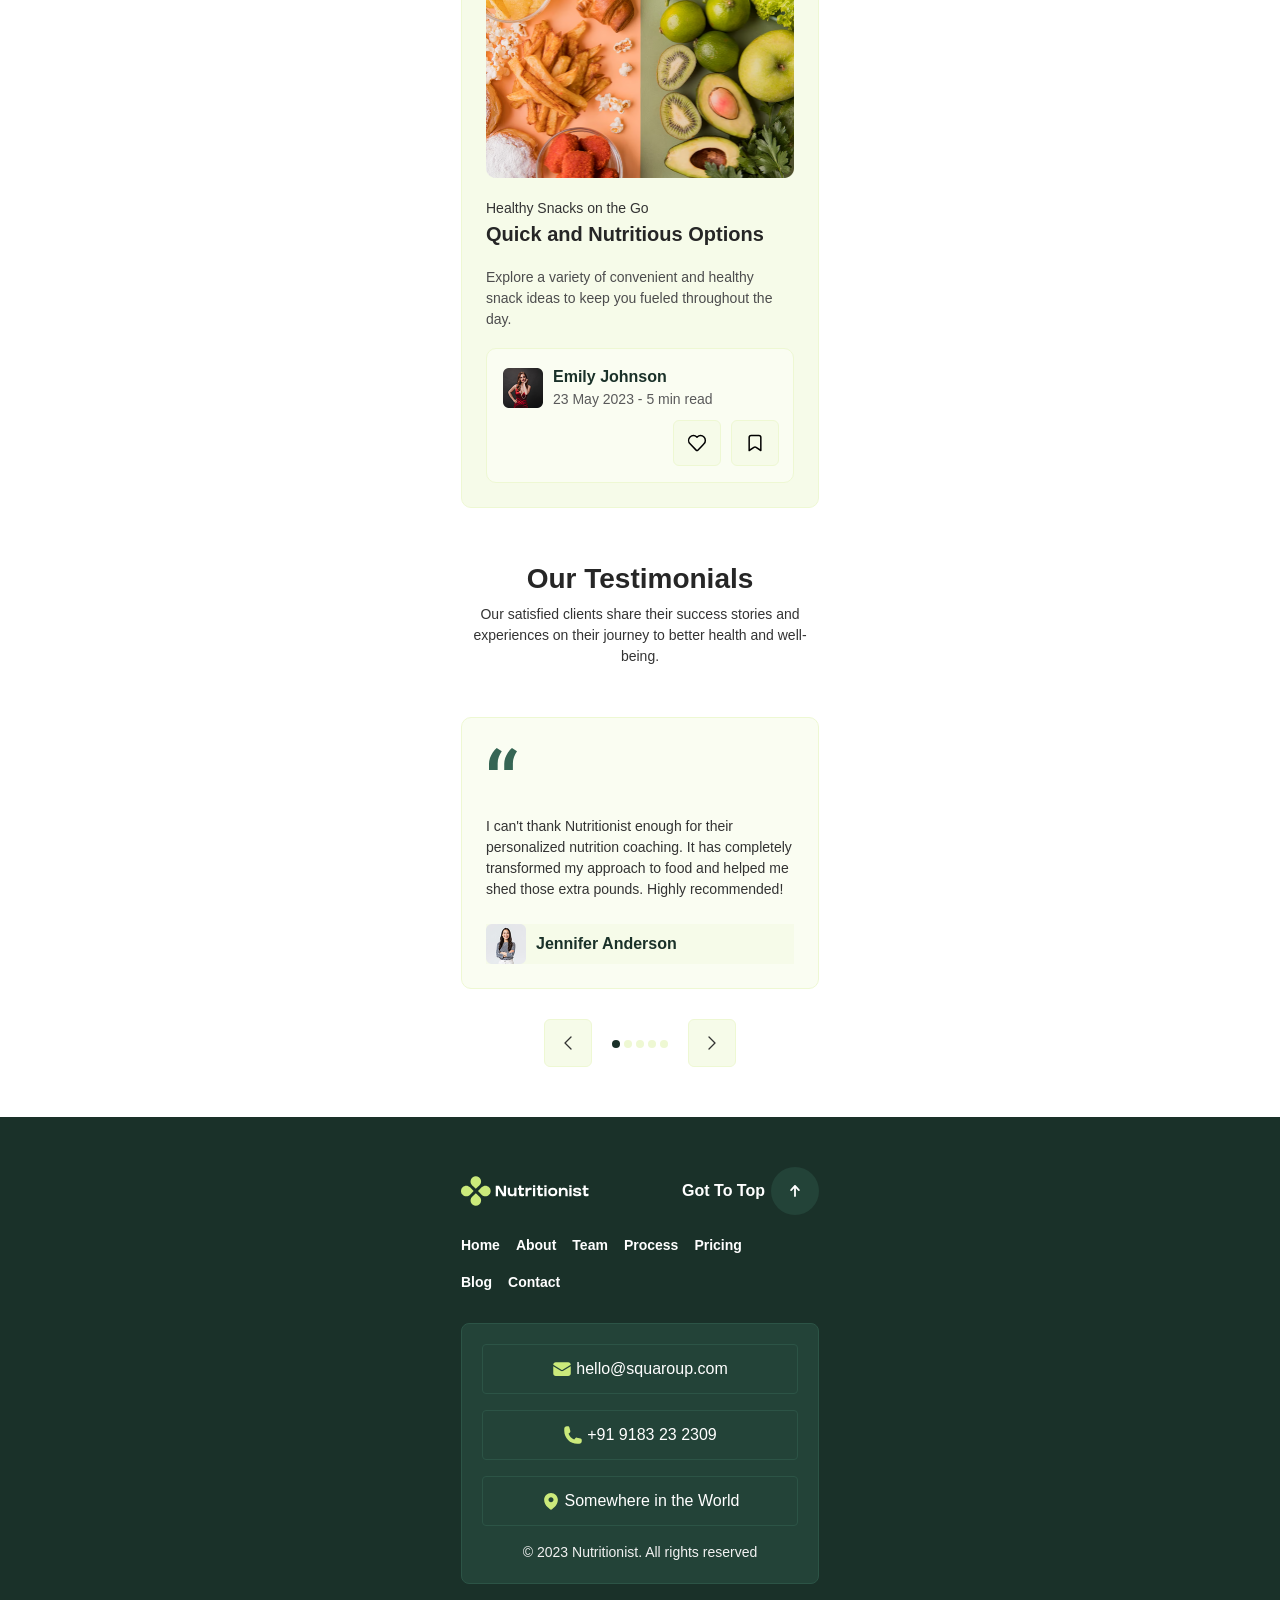
==== commit e5c9eed7: "deploy: 0a87e4d7ec2e14f62a6cc7bfffe217618788c104" ====
--- a/index.html
+++ b/index.html
@@ -83,63 +83,95 @@
         <div class="container">
           <div class="features__top">
             <h2 class="features__title">Features</h2>
-            <p class="features__text">Welcome to the Feature Section of Nutritionist, your ultimate destination for all things nutrition and wellness.</p>
+            <p class="features__text">
+              Welcome to the Feature Section of Nutritionist, your ultimate destination for all things nutrition and
+              wellness.
+            </p>
           </div>
           <ul class="features__list">
             <li class="features__item">
               <h3 class="features__item-title">
-              <svg class="features__icon" width="48" height="48" >
-                <use href="assets/icons.svg#icon-flower"></use>
-              </svg>
+                <svg class="features__icon" width="48" height="48">
+                  <use href="assets/icons.svg#icon-flower"></use>
+                </svg>
                 Personalized Nutrition Plans
               </h3>
-              <p class="features__item-text">Receive a tailored nutrition plan designed specifically for your body and goals. Our certified nutritionists will consider your unique needs, dietary preferences, and health conditions to create a plan that suits you best.</p>
-            </li>
-             <li class="features__item">
-              <h3 class="features__item-title">
-               <svg class="features__icon" width="48" height="48">
-                <use href="assets/icons.svg#icon-hat"></use>
-              </svg>
-               Guidance from Certified <br> Nutritionists
-              </h3>
-              <p class="features__item-text">Our team of experienced and certified nutritionists will provide professional guidance and support throughout your journey. They will answer your questions, address your concerns, and keep you motivated as you work towards your goals.</p>
-            </li>
-             <li class="features__item">
-              <h3 class="features__item-title">
-            <svg class="features__icon" width="48" height="48">
-              <use href="assets/icons.svg#icon-fork-knife"></use>
-            </svg>
-               Food Tracking and Analysis
-              </h3>
-              <p class="features__item-text">Effortlessly track your food intake using our user-friendly app. Our nutritionists will analyze your data to provide insights into your eating habits, help you identify areas for improvement, and make personalized recommendations.</p>
-            </li>
-              <li class="features__item">
-              <h3 class="features__item-title">
-            <svg class="features__icon" width="48" height="48" aria-hidden="true">
-              <use href="assets/icons.svg#icon-canister"></use>
-            </svg>
-              Meal Planning and Recipes
-              </h3>
-              <p class="features__item-text">Access a vast collection of delicious and healthy recipes tailored to your dietary needs. Our nutritionists will also create personalized meal plans, making it easier for you to stay on track and enjoy nutritious meals.</p>
-            </li>
-               <li class="features__item">
-              <h3 class="features__item-title">
-            <svg class="features__icon" width="48" height="48" aria-hidden="true">
-              <use href="assets/icons.svg#icon-barbell"></use>
-            </svg>
-             Lifestyle and Behavior <br>Coaching
-              </h3>
-              <p class="features__item-text">Achieving sustainable results requires more than just a diet plan. Our nutritionists will work with you to develop healthy habits, address emotional eating, and provide strategies to overcome obstacles along the way.</p>
-            </li>
-             </li>
-               <li class="features__item">
-              <h3 class="features__item-title">
-              <svg class="features__icon" width="48" height="48">
-                <use href="assets/icons.svg#icon-bottle"></use>
-              </svg>
-             Nutritional Education and  <br> Workshops
-              </h3>
-              <p class="features__item-text">Expand your knowledge of nutrition through informative articles and educational workshops. Our nutritionists will equip you with the knowledge and tools to make informed choices for long-term success.</p>
+              <p class="features__item-text">
+                Receive a tailored nutrition plan designed specifically for your body and goals. Our certified
+                nutritionists will consider your unique needs, dietary preferences, and health conditions to create a
+                plan that suits you best.
+              </p>
+            </li>
+            <li class="features__item">
+              <h3 class="features__item-title">
+                <svg class="features__icon" width="48" height="48">
+                  <use href="assets/icons.svg#icon-hat"></use>
+                </svg>
+                Guidance from Certified
+                <br />
+                Nutritionists
+              </h3>
+              <p class="features__item-text">
+                Our team of experienced and certified nutritionists will provide professional guidance and support
+                throughout your journey. They will answer your questions, address your concerns, and keep you motivated
+                as you work towards your goals.
+              </p>
+            </li>
+            <li class="features__item">
+              <h3 class="features__item-title">
+                <svg class="features__icon" width="48" height="48">
+                  <use href="assets/icons.svg#icon-fork-knife"></use>
+                </svg>
+                Food Tracking and Analysis
+              </h3>
+              <p class="features__item-text">
+                Effortlessly track your food intake using our user-friendly app. Our nutritionists will analyze your
+                data to provide insights into your eating habits, help you identify areas for improvement, and make
+                personalized recommendations.
+              </p>
+            </li>
+            <li class="features__item">
+              <h3 class="features__item-title">
+                <svg class="features__icon" width="48" height="48" aria-hidden="true">
+                  <use href="assets/icons.svg#icon-canister"></use>
+                </svg>
+                Meal Planning and Recipes
+              </h3>
+              <p class="features__item-text">
+                Access a vast collection of delicious and healthy recipes tailored to your dietary needs. Our
+                nutritionists will also create personalized meal plans, making it easier for you to stay on track and
+                enjoy nutritious meals.
+              </p>
+            </li>
+            <li class="features__item">
+              <h3 class="features__item-title">
+                <svg class="features__icon" width="48" height="48" aria-hidden="true">
+                  <use href="assets/icons.svg#icon-barbell"></use>
+                </svg>
+                Lifestyle and Behavior
+                <br />
+                Coaching
+              </h3>
+              <p class="features__item-text">
+                Achieving sustainable results requires more than just a diet plan. Our nutritionists will work with you
+                to develop healthy habits, address emotional eating, and provide strategies to overcome obstacles along
+                the way.
+              </p>
+            </li>
+            <li class="features__item">
+              <h3 class="features__item-title">
+                <svg class="features__icon" width="48" height="48">
+                  <use href="assets/icons.svg#icon-bottle"></use>
+                </svg>
+                Nutritional Education and
+                <br />
+                Workshops
+              </h3>
+              <p class="features__item-text">
+                Expand your knowledge of nutrition through informative articles and educational workshops. Our
+                nutritionists will equip you with the knowledge and tools to make informed choices for long-term
+                success.
+              </p>
             </li>
           </ul>
         </div>
@@ -148,110 +180,195 @@
         <div class="container">
           <div class="blogs__top">
             <h2 class="blogs__title">Our Blogs</h2>
-            <p class="blogs__text">Our blog is a treasure trove of informative and engaging articles written by our team of nutritionists, dietitians, and wellness experts. Here's what you can expect from our blog.</p>
+            <p class="blogs__text">
+              Our blog is a treasure trove of informative and engaging articles written by our team of nutritionists,
+              dietitians, and wellness experts. Here's what you can expect from our blog.
+            </p>
           </div>
           <ul class="blogs__list">
             <li class="blogs__item">
-              <img class="blogs__img" src="assets/images/blogs/blog-hydration.png" alt="">
+              <img class="blogs__img" src="assets/images/blogs/blog-hydration.png" alt="" />
               <p class="blogs__category">Weight Loss</p>
               <h3 class="blogs__item-title">The Benefits of Hydration for Weight Loss</h3>
-              <p class="blogs__item-text">Discover how staying hydrated can support your weight loss goals and improve overall health.</p>
+              <p class="blogs__item-text">
+                Discover how staying hydrated can support your weight loss goals and improve overall health.
+              </p>
               <div class="blogs__footer">
-                <img  class="blogs__avatar"  src="assets/images/blogs/аватар-1.png" alt="">
+                <img class="blogs__avatar" src="assets/images/blogs/аватар-1.png" alt="" />
                 <div class="blogs__info">
                   <p class="blogs__name">Emily Johnson</p>
                   <p class="blogs__meta">23 May 2023 - 5 min read</p>
                 </div>
                 <div class="blogs__actions">
                   <button class="blogs__btn">
-                <svg class="blogs__icon" width="20" height="20">
-                  <use href="assets/icons.svg#icon-heart"></use>
-                </svg>
-                </button>  
-                 <button class="blogs__btn">
-                <svg class="blogs__icon" width="20" height="20">
-                  <use href="assets/icons.svg#icon-bookmark"></use>
-                </svg>
-              </button>
-                </div>
-              </div>
-            </li>
-             <li class="blogs__item">
-              <img class="blogs__img" src="assets/images/blogs/blog-two-approaches.png" alt="">
+                    <svg class="blogs__icon" width="20" height="20">
+                      <use href="assets/icons.svg#icon-heart"></use>
+                    </svg>
+                  </button>
+                  <button class="blogs__btn">
+                    <svg class="blogs__icon" width="20" height="20">
+                      <use href="assets/icons.svg#icon-bookmark"></use>
+                    </svg>
+                  </button>
+                </div>
+              </div>
+            </li>
+            <li class="blogs__item">
+              <img class="blogs__img" src="assets/images/blogs/blog-two-approaches.png" alt="" />
               <p class="blogs__category">Understanding Macronutrients</p>
               <h3 class="blogs__item-title">Carbohydrates, Proteins, and Fats</h3>
-              <p class="blogs__item-text">Get a comprehensive understanding of macronutrients and their role in your diet for optimal health and weight management.</p>
+              <p class="blogs__item-text">
+                Get a comprehensive understanding of macronutrients and their role in your diet for optimal health and
+                weight management.
+              </p>
               <div class="blogs__footer">
-                <img  class="blogs__avatar"  src="assets/images/blogs/аватар-2.png" alt="">
+                <img class="blogs__avatar" src="assets/images/blogs/аватар-2.png" alt="" />
                 <div class="blogs__info">
                   <p class="blogs__name">Mark Wilson</p>
                   <p class="blogs__meta">23 May 2023 - 5 min read</p>
                 </div>
                 <div class="blogs__actions">
                   <button class="blogs__btn">
-                <svg class="blogs__icon" width="20" height="20">
-                  <use href="assets/icons.svg#icon-heart"></use>
-                </svg>
-                </button>  
-                 <button class="blogs__btn">
-                <svg class="blogs__icon" width="20" height="20">
-                  <use href="assets/icons.svg#icon-bookmark"></use>
-                </svg>
-              </button>
+                    <svg class="blogs__icon" width="20" height="20">
+                      <use href="assets/icons.svg#icon-heart"></use>
+                    </svg>
+                  </button>
+                  <button class="blogs__btn">
+                    <svg class="blogs__icon" width="20" height="20">
+                      <use href="assets/icons.svg#icon-bookmark"></use>
+                    </svg>
+                  </button>
                 </div>
               </div>
             </li>
             <li class="blogs__item">
-              <img class="blogs__img" src="assets/images/blogs/blog-choice.png" alt="">
+              <img class="blogs__img" src="assets/images/blogs/blog-choice.png" alt="" />
               <p class="blogs__category">Mindful Eating</p>
               <h3 class="blogs__item-title">Cultivating a Healthy Relationship with Food</h3>
-              <p class="blogs__item-text">Learn how practicing mindful eating can help you develop a healthier relationship with food and improve your overall well-being.</p>
+              <p class="blogs__item-text">
+                Learn how practicing mindful eating can help you develop a healthier relationship with food and improve
+                your overall well-being.
+              </p>
               <div class="blogs__footer">
-                <img  class="blogs__avatar"  src="assets/images/blogs/аватар-3.png" alt="">
+                <img class="blogs__avatar" src="assets/images/blogs/аватар-3.png" alt="" />
                 <div class="blogs__info">
                   <p class="blogs__name">Sarah Thompson</p>
                   <p class="blogs__meta">23 May 2023 - 5 min read</p>
                 </div>
                 <div class="blogs__actions">
                   <button class="blogs__btn">
-                <svg class="blogs__icon" width="20" height="20">
-                  <use href="assets/icons.svg#icon-heart"></use>
-                </svg>
-                </button>  
-                 <button class="blogs__btn">
-                <svg class="blogs__icon" width="20" height="20">
-                  <use href="assets/icons.svg#icon-bookmark"></use>
-                </svg>
-              </button>
-                </div>
-              </div>
-            </li>
-             <li class="blogs__item">
-              <img class="blogs__img" src="assets/images/blogs/blog-healthy-plate.png" alt="">
+                    <svg class="blogs__icon" width="20" height="20">
+                      <use href="assets/icons.svg#icon-heart"></use>
+                    </svg>
+                  </button>
+                  <button class="blogs__btn">
+                    <svg class="blogs__icon" width="20" height="20">
+                      <use href="assets/icons.svg#icon-bookmark"></use>
+                    </svg>
+                  </button>
+                </div>
+              </div>
+            </li>
+            <li class="blogs__item">
+              <img class="blogs__img" src="assets/images/blogs/blog-healthy-plate.png" alt="" />
               <p class="blogs__category">Healthy Snacks on the Go</p>
               <h3 class="blogs__item-title">Quick and Nutritious Options</h3>
-              <p class="blogs__item-text">Explore a variety of convenient and healthy snack ideas to keep you fueled throughout the day.</p>
+              <p class="blogs__item-text">
+                Explore a variety of convenient and healthy snack ideas to keep you fueled throughout the day.
+              </p>
               <div class="blogs__footer">
-                <img  class="blogs__avatar" src="assets/images/blogs/avatar-4.png" alt="">
+                <img class="blogs__avatar" src="assets/images/blogs/avatar-4.png" alt="" />
                 <div class="blogs__info">
                   <p class="blogs__name">Emily Johnson</p>
                   <p class="blogs__meta">23 May 2023 - 5 min read</p>
                 </div>
                 <div class="blogs__actions">
                   <button class="blogs__btn">
-                <svg class="blogs__icon" width="20" height="20">
-                  <use href="assets/icons.svg#icon-heart"></use>
-                </svg>
-                </button>  
-                 <button class="blogs__btn">
-                <svg class="blogs__icon" width="20" height="20">
-                  <use href="assets/icons.svg#icon-bookmark"></use>
-                </svg>
-              </button>
+                    <svg class="blogs__icon" width="20" height="20">
+                      <use href="assets/icons.svg#icon-heart"></use>
+                    </svg>
+                  </button>
+                  <button class="blogs__btn">
+                    <svg class="blogs__icon" width="20" height="20">
+                      <use href="assets/icons.svg#icon-bookmark"></use>
+                    </svg>
+                  </button>
                 </div>
               </div>
             </li>
           </ul>
+        </div>
+      </section>
+      <section class="testimonials">
+        <div class="container">
+          <div class="testimonials__top">
+            <h2 class="testimonials__title">Our Testimonials</h2>
+            <p class="testimonials__text">
+              Our satisfied clients share their success stories and experiences on their journey to better health and
+              well-being.
+            </p>
+          </div>
+          <ul class="testimonials__list">
+            <li class="testimonials__item">
+              <svg class="icon-quote" width="34" height="34">
+                <use href="assets/icons.svg#icon-quote"></use>
+              </svg>
+              <p class="testimonials__item-text">
+                I can't thank Nutritionist enough for their personalized nutrition coaching. It has completely
+                transformed my approach to food and helped me shed those extra pounds. Highly recommended!
+              </p>
+              <div class="testimonials__author">
+                <img class="testimonials__avatar" src="assets/images/testimonials/avatar-1.png" alt="" />
+                <p class="testimonials__name">Jennifer Anderson</p>
+              </div>
+            </li>
+            <li class="testimonials__item">
+              <svg class="icon-quote" width="34" height="34">
+                <use href="assets/icons.svg#icon-quote"></use>
+              </svg>
+              <p class="testimonials__item-text">
+                Nutritionist has been a game-changer for me. The expert guidance and support I received from their team
+                made my weight loss journey so much easier. Thank you!
+              </p>
+              <div class="testimonials__author">
+                <img class="testimonials__avatar" src="assets/images/testimonials/avatar-2.png" alt="" />
+                <p class="testimonials__name">Robert Johnson</p>
+              </div>
+            </li>
+            <li class="testimonials__item">
+              <svg class="icon-quote" width="34" height="34">
+                <use href="assets/icons.svg#icon-quote"></use>
+              </svg>
+              <p class="testimonials__item-text">
+                I had struggled with my weight for years until I found Nutritionist. Their personalized approach and
+                tailored nutrition plan made all the difference. I've never felt better!
+              </p>
+              <div class="testimonials__author">
+                <img class="testimonials__avatar" src="assets/images/testimonials/avatar-3.png" alt="" />
+                <p class="testimonials__name">Emily Davis</p>
+              </div>
+            </li>
+          </ul>
+          <div class="testimonials__controls">
+            <button class="testimonials__arrow">
+              <svg width="24" height="24">
+                <use href="assets/icons.svg#icon-arrow-left"></use>
+              </svg>
+            </button>
+            <div class="testimonials__dots">
+              <button class="testimonials__dot testimonials__dot--active"></button>
+              <button class="testimonials__dot"></button>
+              <button class="testimonials__dot"></button>
+              <button class="testimonials__dot"></button>
+              <button class="testimonials__dot"></button>
+            </div>
+
+            <button class="testimonials__arrow">
+              <svg width="24" height="24">
+                <use href="assets/icons.svg#icon-arrow-right"></use>
+              </svg>
+            </button>
+          </div>
         </div>
       </section>
     </main>
@@ -280,24 +397,25 @@
           </nav>
         </div>
         <div class="footer__info">
-            <a class="footer__contact" href="mailto:hello@squaroup.com" title="Email">
-          <svg class="footer__contact-icon">
-            <use href="assets/icons.svg#mail"></use>
-          </svg>
-          hello@squaroup.com
+          <a class="footer__contact" href="mailto:hello@squaroup.com" title="Email">
+            <svg class="footer__contact-icon">
+              <use href="assets/icons.svg#mail"></use>
+            </svg>
+            hello@squaroup.com
+          </a>
           <a class="footer__contact" href="tel:+918183232309" title="Phone">
-          <svg class="footer__contact-icon">
-            <use href="assets/icons.svg#phone"></use>
-          </svg>
-          +91 9183 23 2309
-        </a>
+            <svg class="footer__contact-icon">
+              <use href="assets/icons.svg#phone"></use>
+            </svg>
+            +91 9183 23 2309
+          </a>
           <span class="footer__contact" title="Address">
-        <svg class="footer__contact-icon">
-          <use href="assets/icons.svg#pin"></use>
-        </svg>
-        Somewhere in the World
-      </span>
-       <p class="footer__copyright" >© 2023 Nutritionist. All rights reserved</p>
+            <svg class="footer__contact-icon">
+              <use href="assets/icons.svg#pin"></use>
+            </svg>
+            Somewhere in the World
+          </span>
+          <p class="footer__copyright">© 2023 Nutritionist. All rights reserved</p>
         </div>
       </div>
     </footer>
--- a/css/home.css
+++ b/css/home.css
@@ -1 +1 @@
-*,*::before,*::after{box-sizing:border-box}*{margin:0;padding:0}html{-webkit-text-size-adjust:100%;-moz-text-size-adjust:100%;text-size-adjust:100%}body{min-height:100vh;line-height:1.5}p,h1,h2,h3,h4,h5,h6{overflow-wrap:break-word}h1,h2,h3,h4,h5,h6{font-size:inherit;font-weight:inherit;margin:0}img,picture,video,canvas,svg{display:block;max-width:100%}input,button,textarea,select{font:inherit;color:inherit}button{cursor:pointer;background:none;border:none}a{color:inherit;text-decoration:none}ul,ol{list-style:none;margin:0;padding:0}.container{max-width:358px;margin:0 auto}@media(min-width: 1440px){.container{max-width:1280px}}@media(min-width: 1920px){.container{max-width:1596px}}.header{position:sticky;top:98px;z-index:100;background:#1a3129;width:100%;height:74px;padding-top:20px;padding-bottom:20px;overflow:hidden;border-top:1px solid #234338}@media(min-width: 1440px){.header{top:68px;padding-top:16px;padding-bottom:16px;height:77px}}@media(min-width: 1920px){.header{top:72px;height:95px}}.header__row{display:flex;justify-content:flex-start;align-items:center;gap:12px}.header__logo-icon{width:144px;height:34px}@media(min-width: 1920px){.header__logo-icon{width:195px}}.header__burger{width:34px;height:34px;margin-left:auto}@media(min-width: 1440px){.header__burger{display:none}}.header__wrap{display:none}@media(min-width: 1440px){.header__wrap{display:flex;margin-left:auto}}@media(min-width: 1440px){.header__main{display:flex;justify-content:flex-start;align-items:center;gap:20px}}@media(min-width: 1920px){.header__main{gap:26px}}.header__link{color:#fafdf2;font-family:"Urbanist",sans-serif;font-size:14px;font-weight:600;line-height:150%}.header__link--active{color:#cbea7b}@media(min-width: 1920px){.header__link{font-size:18px}}.header__button{width:101px;height:45px;margin-left:30px}@media(min-width: 1920px){.header__button{width:137px;height:55px}}.footer{background:#1a3129;padding-top:50px;padding-bottom:50px}.footer__inner{display:flex;justify-content:space-between;align-items:center;gap:0;flex-wrap:wrap}.footer__logo-icon{width:129px;height:30px}@media(min-width: 1920px){.footer__logo-icon{width:195px;height:45px}}.footer__nav{width:359px;padding-right:66px;margin-top:20px;flex-wrap:wrap;display:flex;justify-content:flex-start;align-items:center;gap:16px}@media(min-width: 1440px){.footer__nav{margin-top:0;width:auto;padding-right:0;justify-content:center}}@media(min-width: 1920px){.footer__nav{gap:26px}}.footer__link{color:#fff;font-family:"Urbanist",sans-serif;font-size:14px;font-weight:600;line-height:150%}@media(min-width: 1920px){.footer__link{font-size:18px}}.footer__top{color:#fff;font-family:"Urbanist",sans-serif;font-size:16px;font-weight:600;line-height:150%;display:flex;justify-content:flex-start;align-items:center;gap:6px}@media(min-width: 1440px){.footer__top{order:1}}@media(min-width: 1920px){.footer__top{gap:20px;font-size:18px}}.footer__top-icon{width:48px;height:48px}@media(min-width: 1920px){.footer__top-icon{width:62px;height:62px}}.footer__info{padding:20px;border-radius:8px;border:1px solid #2c5446;background:#234338;margin-top:30px;display:flex;justify-content:flex-start;align-items:stretch;gap:16px;flex-direction:column}@media(min-width: 1440px){.footer__info{flex-direction:row;align-items:center;padding:14px 26px;margin-top:40px}}@media(min-width: 1920px){.footer__info{margin-top:50px;padding:16px 30px}}.footer__contact{padding:12px;border-radius:4px;color:#fff;font-family:"Urbanist",sans-serif;font-size:16px;font-weight:500;line-height:150%;border:1px solid #2c5446;display:flex;justify-content:center;align-items:center;gap:4px}@media(min-width: 1920px){.footer__contact{padding:14px;font-size:18px;border-radius:6px}}.footer__contact-icon{width:20px;height:20px}.footer__copyright{text-align:center;color:#f2f2f2;font-family:"Urbanist",sans-serif;font-size:14px;font-weight:400;line-height:150%}@media(min-width: 1440px){.footer__copyright{margin-left:auto}}@media(min-width: 1920px){.footer__copyright{font-size:18px}}.banner{position:sticky;top:0;z-index:101;overflow:hidden;background:#1a3129;height:98px;padding-top:40px;padding-bottom:14px}@media(min-width: 1440px){.banner{height:68px;padding-top:14px;padding-bottom:14px}}@media(min-width: 1920px){.banner{height:72px}}.banner__icon{width:18px;height:18px}@media(min-width: 1440px){.banner__icon{width:20px;height:20px}}.banner__content{position:relative;background:#234338;padding:8px;border-radius:6px;display:flex;justify-content:flex-start;align-items:center;gap:12px}@media(min-width: 1440px){.banner__content{max-width:1280px;justify-content:center}}@media(min-width: 1920px){.banner__content{max-width:1596px}}.banner__text{color:#fff;font-family:"Urbanist",sans-serif;font-size:14px;font-weight:500;white-space:nowrap}@media(min-width: 1440px){.banner__text{font-size:16px}}@media(min-width: 1920px){.banner__text{font-size:18px}}.banner__arrow{width:12px;height:12px}.banner__decor{position:absolute;bottom:-26px;width:144px;height:74px;color:#cbea7b}.banner__decor--left{left:-85px}.banner__decor--right{right:-45px;bottom:-34px}@media(min-width: 1440px){.banner__decor{z-index:1;height:40px}.banner__decor--left{left:calc(40% - 443px);bottom:14px}.banner__decor--right{right:calc(40% - 443px);bottom:14px}}.button{border-radius:6px;background:#cbea7b;font-size:14px;color:#262626;font-weight:600;cursor:pointer;transition:all .3s;display:flex;justify-content:center;align-items:center;gap:0}.button:hover{background:#dcf1a7}@media(min-width: 1920px){.button{font-size:18px}}.hero{overflow-x:hidden;padding-bottom:50px;flex-direction:column;display:flex;justify-content:flex-start;align-items:center;gap:0}@media(min-width: 1440px){.hero{flex-direction:row;padding-bottom:115px}}@media(min-width: 1920px){.hero{padding-bottom:150px}}.hero__img{width:390px;height:373px}@media(min-width: 1440px){.hero__img{width:710px;height:712px}}@media(min-width: 1920px){.hero__img{width:949px;height:832px}}.hero__contant{display:flex;justify-content:flex-start;align-items:center;gap:0;flex-direction:column}@media(min-width: 1440px){.hero__contant{padding-left:40px;max-width:610px;align-items:flex-start}}@media(min-width: 1920px){.hero__contant{padding-left:50px;max-width:759px}}.hero__number{color:#234338;font-family:"Urbanist",sans-serif;font-size:16px;font-weight:600;line-height:150%}.hero__customers{margin-top:-21px;display:flex;justify-content:flex-start;align-items:center;gap:8px;flex-direction:column}@media(min-width: 1440px){.hero__customers{margin-top:0;flex-direction:row;order:1;margin-top:50px}}.hero__info{color:#333;text-align:center;font-family:"Urbanist",sans-serif;font-size:14px;font-weight:500;line-height:150%;max-width:358px;margin-top:16px}@media(min-width: 1440px){.hero__info{font-size:16px;min-width:610px;text-align:left}}@media(min-width: 1920px){.hero__info{font-size:18px;margin-top:20px;max-width:759px}}.hero__avatar{padding:6px 8px;width:102px;height:52px;border-radius:58px;border:1px solid #cbea7b;background:#fafdf2;display:flex;justify-content:flex-start;align-items:flex-start;gap:0}@media(min-width: 1920px){.hero__avatar{width:130px;height:68px;padding:8px 10px}}.hero__avatars{width:40px;height:40px}.hero__avatars:nth-child(n+2){margin-left:-16px}@media(min-width: 1920px){.hero__avatars{width:50px;height:50px}}.hero__text{color:#234338;font-family:"Urbanist",sans-serif;font-size:18px;font-weight:600;margin-top:38px;border-bottom:3px solid #cbea7b}@media(min-width: 1440px){.hero__text{font-size:22px;text-align:left;margin-top:0}}@media(min-width: 1920px){.hero__text{font-size:28px}}.hero__title{color:#1a3129;text-align:center;font-family:"Urbanist",sans-serif;font-size:38px;font-weight:700;margin-top:10px}@media(min-width: 1440px){.hero__title{font-size:48px;max-width:560px;text-align:left}}@media(min-width: 1920px){.hero__title{font-size:58px;margin-top:14px}}.hero__count{font-size:16px;font-family:"Urbanist",sans-serif;font-weight:600;line-height:150%}@media(min-width: 1440px){.hero__count{font-size:18px}}@media(min-width: 1920px){.hero__count{font-size:20px}}.hero__controls{margin-top:30px;display:flex;justify-content:flex-start;align-items:center;gap:14px}.hero__btn{width:123px;height:49px;background:#f6fbe9;border:1px solid #e5f5bd}@media(min-width: 1920px){.hero__btn{width:154px;height:59px}}.hero__button{width:147px;height:49px}@media(min-width: 1920px){.hero__button{width:187px;height:59px}}.features{padding-top:50px;padding-bottom:50px}@media(min-width: 1440px){.features{padding-bottom:85px}}@media(min-width: 1920px){.features{padding-bottom:177px}}.features__top{flex-direction:column;display:flex;justify-content:flex-start;align-items:center;gap:0}.features__title{color:#262626;text-align:center;font-family:"Urbanist",sans-serif;font-size:28px;font-weight:700;line-height:150%}@media(min-width: 1440px){.features__title{font-size:38px}}@media(min-width: 1920px){.features__title{font-size:48px}}.features__text{color:#333;text-align:center;font-family:"Urbanist",sans-serif;font-size:14px;font-weight:500;line-height:150%;margin-top:6px}@media(min-width: 1440px){.features__text{font-size:16px}}@media(min-width: 1920px){.features__text{font-size:18px;margin-top:10px}}.features__list{margin-top:50px;flex-direction:column;display:flex;justify-content:flex-start;align-items:center;gap:20px}@media(min-width: 1440px){.features__list{flex-direction:row;flex-wrap:wrap;margin-top:60px}}@media(min-width: 1920px){.features__list{margin-top:80px;gap:30px}}.features__item{padding:30px;border-radius:10px;border:1px solid #e5f5bd;background:#f6fbe9}@media(min-width: 1440px){.features__item{width:calc(50% - 10px);padding:40px}}@media(min-width: 1920px){.features__item{padding:40px 50px;border-radius:12px;width:calc(50% - 22px)}}@media(min-width: 1440px){.features br{display:none}}.features__item-title{color:#262626;font-family:"Urbanist",sans-serif;font-size:18px;font-weight:600;line-height:150%;white-space:nowrap;display:flex;justify-content:flex-start;align-items:center;gap:10px}@media(min-width: 1440px){.features__item-title{font-size:20px}}@media(min-width: 1920px){.features__item-title{font-size:24px}}.features__item-text{color:#333;font-family:"Urbanist",sans-serif;font-size:14px;font-weight:500;line-height:150%;margin-top:16px}@media(min-width: 1440px){.features__item-text{font-size:16px;min-width:572px;margin-top:20px}}@media(min-width: 1920px){.features__item-text{font-size:18px;margin-top:24px}}@media(min-width: 1440px){.features__icon{width:54px;height:54px}}@media(min-width: 1920px){.features__icon{width:68px;height:68px}}.blogs{padding-bottom:50px}@media(min-width: 1440px){.blogs{padding-bottom:100px}}@media(min-width: 1920px){.blogs{padding-bottom:150px}}.blogs__top{flex-direction:column;display:flex;justify-content:flex-start;align-items:center;gap:0}.blogs__title{color:#262626;text-align:center;font-family:"Urbanist",sans-serif;font-size:28px;font-weight:700;line-height:150%}@media(min-width: 1440px){.blogs__title{font-size:38px}}@media(min-width: 1920px){.blogs__title{font-size:48px}}.blogs__text{color:#333;font-family:"Urbanist",sans-serif;font-size:14px;font-weight:500;line-height:150%;text-align:center;margin-top:4px}@media(min-width: 1440px){.blogs__text{font-size:16px;margin-top:6px;max-width:788px}}@media(min-width: 1920px){.blogs__text{font-size:18px;margin-top:10px;max-width:1020px}}.blogs__list{margin-top:50px;flex-direction:column;display:flex;justify-content:flex-start;align-items:center;gap:20px}@media(min-width: 1440px){.blogs__list{flex-direction:row;flex-wrap:wrap;margin-top:60px}}@media(min-width: 1920px){.blogs__list{gap:30px;margin-top:80px}}.blogs__item{padding:24px;border-radius:10px;border:1px solid #eef8d3;background:#f6fbe9}@media(min-width: 1440px){.blogs__item{width:calc(50% - 10px);padding:30px}.blogs__item:nth-child(2),.blogs__item:nth-child(4){order:1}}@media(min-width: 1920px){.blogs__item{width:calc(50% - 16px);padding:40px}}.blogs__img{width:310px;height:200px}@media(min-width: 1440px){.blogs__img{width:570px;height:336px}}@media(min-width: 1920px){.blogs__img{width:703px;height:428px}}.blogs__category{margin-top:20px;color:#333;font-family:"Urbanist",sans-serif;font-size:14px;font-weight:500;line-height:150%}@media(min-width: 1440px){.blogs__category{font-size:16px;margin-top:40px}}@media(min-width: 1920px){.blogs__category{font-size:18px}}.blogs__item-title{color:#262626;font-family:"Urbanist",sans-serif;font-size:20px;font-weight:600;line-height:150%}@media(min-width: 1440px){.blogs__item-title{font-size:22px}}@media(min-width: 1920px){.blogs__item-title{font-size:26px;margin-top:4px}}.blogs__item-text{color:#4c4c4d;font-family:"Urbanist",sans-serif;font-size:14px;font-weight:500;line-height:150%;margin-top:18px}@media(min-width: 1440px){.blogs__item-text{font-size:16px;margin-top:20px}}@media(min-width: 1920px){.blogs__item-text{font-size:18px;margin-top:30px}}.blogs__name{color:#1a3129;font-family:"Urbanist",sans-serif;font-size:16px;font-weight:600;line-height:150%}@media(min-width: 1440px){.blogs__name{font-size:18px}}@media(min-width: 1920px){.blogs__name{font-size:20px}}.blogs__meta{color:#59595a;font-family:"Urbanist",sans-serif;font-size:14px;font-weight:500;line-height:150%}@media(min-width: 1440px){.blogs__meta{font-size:16px}}@media(min-width: 1920px){.blogs__meta{font-size:18px}}.blogs__avatar{width:40px;height:40px}@media(min-width: 1440px){.blogs__avatar{width:50px;height:50px}}@media(min-width: 1920px){.blogs__avatar{width:60px;height:60px}}.blogs__footer{margin-top:18px;padding:16px 14px 16px 16px;border-radius:10px;border:1px solid #eef8d3;background:#fafdf2;flex-wrap:wrap;display:flex;justify-content:flex-start;align-items:center;gap:10px}@media(min-width: 1440px){.blogs__footer{margin-top:20px}}@media(min-width: 1920px){.blogs__footer{padding:20px 16px 20px 16px;border-radius:12px;margin-top:30px;gap:16px}}.blogs__btn{width:48px;height:46px;border-radius:6px;border:1px solid #eef8d3;background:#f6fbe9;display:flex;justify-content:center;align-items:center;gap:0}@media(min-width: 1920px){.blogs__btn{width:60px;height:60px}}.blogs__actions{width:100%;display:flex;justify-content:flex-end;align-items:center;gap:10px}@media(min-width: 1440px){.blogs__actions{width:auto;margin-left:auto}}+*,*::before,*::after{box-sizing:border-box}*{margin:0;padding:0}html{-webkit-text-size-adjust:100%;-moz-text-size-adjust:100%;text-size-adjust:100%}body{min-height:100vh;line-height:1.5}p,h1,h2,h3,h4,h5,h6{overflow-wrap:break-word}h1,h2,h3,h4,h5,h6{font-size:inherit;font-weight:inherit;margin:0}img,picture,video,canvas,svg{display:block;max-width:100%}input,button,textarea,select{font:inherit;color:inherit}button{cursor:pointer;background:none;border:none}a{color:inherit;text-decoration:none}ul,ol{list-style:none;margin:0;padding:0}.container{max-width:358px;margin:0 auto;overflow-x:hidden}@media(min-width: 1440px){.container{max-width:1280px}}@media(min-width: 1920px){.container{max-width:1596px}}.header{position:sticky;top:98px;z-index:100;background:#1a3129;width:100%;height:74px;padding-top:20px;padding-bottom:20px;overflow:hidden;border-top:1px solid #234338}@media(min-width: 1440px){.header{top:68px;padding-top:16px;padding-bottom:16px;height:77px}}@media(min-width: 1920px){.header{top:72px;height:95px}}.header__row{display:flex;justify-content:flex-start;align-items:center;gap:12px}.header__logo-icon{width:144px;height:34px}@media(min-width: 1920px){.header__logo-icon{width:195px}}.header__burger{width:34px;height:34px;margin-left:auto}@media(min-width: 1440px){.header__burger{display:none}}.header__wrap{display:none}@media(min-width: 1440px){.header__wrap{display:flex;margin-left:auto}}@media(min-width: 1440px){.header__main{display:flex;justify-content:flex-start;align-items:center;gap:20px}}@media(min-width: 1920px){.header__main{gap:26px}}.header__link{color:#fafdf2;font-family:"Urbanist",sans-serif;font-size:14px;font-weight:600;line-height:150%}.header__link--active{color:#cbea7b}@media(min-width: 1920px){.header__link{font-size:18px}}.header__button{width:101px;height:45px;margin-left:30px}@media(min-width: 1920px){.header__button{width:137px;height:55px}}.footer{background:#1a3129;padding-top:50px;padding-bottom:50px}.footer__inner{display:flex;justify-content:space-between;align-items:center;gap:0;flex-wrap:wrap}.footer__logo-icon{width:129px;height:30px}@media(min-width: 1920px){.footer__logo-icon{width:195px;height:45px}}.footer__nav{width:359px;padding-right:66px;margin-top:20px;flex-wrap:wrap;display:flex;justify-content:flex-start;align-items:center;gap:16px}@media(min-width: 1440px){.footer__nav{margin-top:0;width:auto;padding-right:0;justify-content:center}}@media(min-width: 1920px){.footer__nav{gap:26px}}.footer__link{color:#fff;font-family:"Urbanist",sans-serif;font-size:14px;font-weight:600;line-height:150%}@media(min-width: 1920px){.footer__link{font-size:18px}}.footer__top{color:#fff;font-family:"Urbanist",sans-serif;font-size:16px;font-weight:600;line-height:150%;display:flex;justify-content:flex-start;align-items:center;gap:6px}@media(min-width: 1440px){.footer__top{order:1}}@media(min-width: 1920px){.footer__top{gap:20px;font-size:18px}}.footer__top-icon{width:48px;height:48px}@media(min-width: 1920px){.footer__top-icon{width:62px;height:62px}}.footer__info{padding:20px;border-radius:8px;border:1px solid #2c5446;background:#234338;margin-top:30px;display:flex;justify-content:flex-start;align-items:stretch;gap:16px;flex-direction:column}@media(min-width: 1440px){.footer__info{flex-direction:row;align-items:center;padding:14px 26px;margin-top:40px}}@media(min-width: 1920px){.footer__info{margin-top:50px;padding:16px 30px}}.footer__contact{padding:12px;border-radius:4px;color:#fff;font-family:"Urbanist",sans-serif;font-size:16px;font-weight:500;line-height:150%;border:1px solid #2c5446;display:flex;justify-content:center;align-items:center;gap:4px}@media(min-width: 1920px){.footer__contact{padding:14px;font-size:18px;border-radius:6px}}.footer__contact-icon{width:20px;height:20px}.footer__copyright{text-align:center;color:#f2f2f2;font-family:"Urbanist",sans-serif;font-size:14px;font-weight:400;line-height:150%}@media(min-width: 1440px){.footer__copyright{margin-left:auto}}@media(min-width: 1920px){.footer__copyright{font-size:18px}}.banner{position:sticky;top:0;z-index:101;overflow:hidden;background:#1a3129;height:98px;padding-top:40px;padding-bottom:14px}@media(min-width: 1440px){.banner{height:68px;padding-top:14px;padding-bottom:14px}}@media(min-width: 1920px){.banner{height:72px}}.banner__icon{width:18px;height:18px}@media(min-width: 1440px){.banner__icon{width:20px;height:20px}}.banner__content{position:relative;background:#234338;padding:8px;border-radius:6px;display:flex;justify-content:flex-start;align-items:center;gap:12px}@media(min-width: 1440px){.banner__content{max-width:1280px;justify-content:center}}@media(min-width: 1920px){.banner__content{max-width:1596px}}.banner__text{color:#fff;font-family:"Urbanist",sans-serif;font-size:14px;font-weight:500;white-space:nowrap}@media(min-width: 1440px){.banner__text{font-size:16px}}@media(min-width: 1920px){.banner__text{font-size:18px}}.banner__arrow{width:12px;height:12px}.banner__decor{position:absolute;bottom:-26px;width:144px;height:74px;color:#cbea7b}.banner__decor--left{left:-85px}.banner__decor--right{right:-45px;bottom:-34px}@media(min-width: 1440px){.banner__decor{z-index:1;height:40px}.banner__decor--left{left:calc(40% - 443px);bottom:14px}.banner__decor--right{right:calc(40% - 443px);bottom:14px}}.button{border-radius:6px;background:#cbea7b;font-size:14px;color:#262626;font-weight:600;cursor:pointer;transition:all .3s;display:flex;justify-content:center;align-items:center;gap:0}.button:hover{background:#dcf1a7}@media(min-width: 1920px){.button{font-size:18px}}.hero{overflow-x:hidden;padding-bottom:50px;flex-direction:column;display:flex;justify-content:flex-start;align-items:center;gap:0}@media(min-width: 1440px){.hero{flex-direction:row;padding-bottom:115px}}@media(min-width: 1920px){.hero{padding-bottom:150px}}.hero__img{width:390px;height:373px}@media(min-width: 1440px){.hero__img{width:710px;height:712px}}@media(min-width: 1920px){.hero__img{width:949px;height:832px}}.hero__contant{display:flex;justify-content:flex-start;align-items:center;gap:0;flex-direction:column}@media(min-width: 1440px){.hero__contant{padding-left:40px;max-width:610px;align-items:flex-start}}@media(min-width: 1920px){.hero__contant{padding-left:50px;max-width:759px}}.hero__number{color:#234338;font-family:"Urbanist",sans-serif;font-size:16px;font-weight:600;line-height:150%}.hero__customers{margin-top:-21px;display:flex;justify-content:flex-start;align-items:center;gap:8px;flex-direction:column}@media(min-width: 1440px){.hero__customers{margin-top:0;flex-direction:row;order:1;margin-top:50px}}.hero__info{color:#333;text-align:center;font-family:"Urbanist",sans-serif;font-size:14px;font-weight:500;line-height:150%;max-width:358px;margin-top:16px}@media(min-width: 1440px){.hero__info{font-size:16px;min-width:610px;text-align:left}}@media(min-width: 1920px){.hero__info{font-size:18px;margin-top:20px;max-width:759px}}.hero__avatar{padding:6px 8px;width:102px;height:52px;border-radius:58px;border:1px solid #cbea7b;background:#fafdf2;display:flex;justify-content:flex-start;align-items:flex-start;gap:0}@media(min-width: 1920px){.hero__avatar{width:130px;height:68px;padding:8px 10px}}.hero__avatars{width:40px;height:40px}.hero__avatars:nth-child(n+2){margin-left:-16px}@media(min-width: 1920px){.hero__avatars{width:50px;height:50px}}.hero__text{color:#234338;font-family:"Urbanist",sans-serif;font-size:18px;font-weight:600;margin-top:38px;border-bottom:3px solid #cbea7b}@media(min-width: 1440px){.hero__text{font-size:22px;text-align:left;margin-top:0}}@media(min-width: 1920px){.hero__text{font-size:28px}}.hero__title{color:#1a3129;text-align:center;font-family:"Urbanist",sans-serif;font-size:38px;font-weight:700;margin-top:10px}@media(min-width: 1440px){.hero__title{font-size:48px;max-width:560px;text-align:left}}@media(min-width: 1920px){.hero__title{font-size:58px;margin-top:14px}}.hero__count{font-size:16px;font-family:"Urbanist",sans-serif;font-weight:600;line-height:150%}@media(min-width: 1440px){.hero__count{font-size:18px}}@media(min-width: 1920px){.hero__count{font-size:20px}}.hero__controls{margin-top:30px;display:flex;justify-content:flex-start;align-items:center;gap:14px}.hero__btn{width:123px;height:49px;background:#f6fbe9;border:1px solid #e5f5bd}@media(min-width: 1920px){.hero__btn{width:154px;height:59px}}.hero__button{width:147px;height:49px}@media(min-width: 1920px){.hero__button{width:187px;height:59px}}.features{padding-top:50px;padding-bottom:50px}@media(min-width: 1440px){.features{padding-bottom:85px}}@media(min-width: 1920px){.features{padding-bottom:177px}}.features__top{flex-direction:column;display:flex;justify-content:flex-start;align-items:center;gap:0}.features__title{color:#262626;text-align:center;font-family:"Urbanist",sans-serif;font-size:28px;font-weight:700;line-height:150%}@media(min-width: 1440px){.features__title{font-size:38px}}@media(min-width: 1920px){.features__title{font-size:48px}}.features__text{color:#333;text-align:center;font-family:"Urbanist",sans-serif;font-size:14px;font-weight:500;line-height:150%;margin-top:6px}@media(min-width: 1440px){.features__text{font-size:16px}}@media(min-width: 1920px){.features__text{font-size:18px;margin-top:10px}}.features__list{margin-top:50px;flex-direction:column;display:flex;justify-content:flex-start;align-items:center;gap:20px}@media(min-width: 1440px){.features__list{flex-direction:row;flex-wrap:wrap;margin-top:60px}}@media(min-width: 1920px){.features__list{margin-top:80px;gap:30px}}.features__item{padding:30px;border-radius:10px;border:1px solid #e5f5bd;background:#f6fbe9}@media(min-width: 1440px){.features__item{width:calc(50% - 10px);padding:40px}}@media(min-width: 1920px){.features__item{padding:40px 50px;border-radius:12px;width:calc(50% - 22px)}}@media(min-width: 1440px){.features br{display:none}}.features__item-title{color:#262626;font-family:"Urbanist",sans-serif;font-size:18px;font-weight:600;line-height:150%;white-space:nowrap;display:flex;justify-content:flex-start;align-items:center;gap:10px}@media(min-width: 1440px){.features__item-title{font-size:20px}}@media(min-width: 1920px){.features__item-title{font-size:24px}}.features__item-text{color:#333;font-family:"Urbanist",sans-serif;font-size:14px;font-weight:500;line-height:150%;margin-top:16px}@media(min-width: 1440px){.features__item-text{font-size:16px;min-width:572px;margin-top:20px}}@media(min-width: 1920px){.features__item-text{font-size:18px;margin-top:24px}}@media(min-width: 1440px){.features__icon{width:54px;height:54px}}@media(min-width: 1920px){.features__icon{width:68px;height:68px}}.blogs{padding-bottom:50px}@media(min-width: 1440px){.blogs{padding-bottom:100px}}@media(min-width: 1920px){.blogs{padding-bottom:150px}}.blogs__top{flex-direction:column;display:flex;justify-content:flex-start;align-items:center;gap:0}.blogs__title{color:#262626;text-align:center;font-family:"Urbanist",sans-serif;font-size:28px;font-weight:700;line-height:150%}@media(min-width: 1440px){.blogs__title{font-size:38px}}@media(min-width: 1920px){.blogs__title{font-size:48px}}.blogs__text{color:#333;font-family:"Urbanist",sans-serif;font-size:14px;font-weight:500;line-height:150%;text-align:center;margin-top:4px}@media(min-width: 1440px){.blogs__text{font-size:16px;margin-top:6px;max-width:788px}}@media(min-width: 1920px){.blogs__text{font-size:18px;margin-top:10px;max-width:1020px}}.blogs__list{margin-top:50px;flex-direction:column;display:flex;justify-content:flex-start;align-items:center;gap:20px}@media(min-width: 1440px){.blogs__list{flex-direction:row;flex-wrap:wrap;margin-top:60px}}@media(min-width: 1920px){.blogs__list{gap:30px;margin-top:80px}}.blogs__item{padding:24px;border-radius:10px;border:1px solid #eef8d3;background:#f6fbe9}@media(min-width: 1440px){.blogs__item{width:calc(50% - 10px);padding:30px}.blogs__item:nth-child(2),.blogs__item:nth-child(4){order:1}}@media(min-width: 1920px){.blogs__item{width:calc(50% - 16px);padding:40px}}.blogs__img{width:310px;height:200px}@media(min-width: 1440px){.blogs__img{width:570px;height:336px}}@media(min-width: 1920px){.blogs__img{width:703px;height:428px}}.blogs__category{margin-top:20px;color:#333;font-family:"Urbanist",sans-serif;font-size:14px;font-weight:500;line-height:150%}@media(min-width: 1440px){.blogs__category{font-size:16px;margin-top:40px}}@media(min-width: 1920px){.blogs__category{font-size:18px}}.blogs__item-title{color:#262626;font-family:"Urbanist",sans-serif;font-size:20px;font-weight:600;line-height:150%}@media(min-width: 1440px){.blogs__item-title{font-size:22px}}@media(min-width: 1920px){.blogs__item-title{font-size:26px;margin-top:4px}}.blogs__item-text{color:#4c4c4d;font-family:"Urbanist",sans-serif;font-size:14px;font-weight:500;line-height:150%;margin-top:18px}@media(min-width: 1440px){.blogs__item-text{font-size:16px;margin-top:20px}}@media(min-width: 1920px){.blogs__item-text{font-size:18px;margin-top:30px}}.blogs__name{color:#1a3129;font-family:"Urbanist",sans-serif;font-size:16px;font-weight:600;line-height:150%}@media(min-width: 1440px){.blogs__name{font-size:18px}}@media(min-width: 1920px){.blogs__name{font-size:20px}}.blogs__meta{color:#59595a;font-family:"Urbanist",sans-serif;font-size:14px;font-weight:500;line-height:150%}@media(min-width: 1440px){.blogs__meta{font-size:16px}}@media(min-width: 1920px){.blogs__meta{font-size:18px}}.blogs__avatar{width:40px;height:40px}@media(min-width: 1440px){.blogs__avatar{width:50px;height:50px}}@media(min-width: 1920px){.blogs__avatar{width:60px;height:60px}}.blogs__footer{margin-top:18px;padding:16px 14px 16px 16px;border-radius:10px;border:1px solid #eef8d3;background:#fafdf2;flex-wrap:wrap;display:flex;justify-content:flex-start;align-items:center;gap:10px}@media(min-width: 1440px){.blogs__footer{margin-top:20px}}@media(min-width: 1920px){.blogs__footer{padding:20px 16px 20px 16px;border-radius:12px;margin-top:30px;gap:16px}}.blogs__btn{width:48px;height:46px;border-radius:6px;border:1px solid #eef8d3;background:#f6fbe9;display:flex;justify-content:center;align-items:center;gap:0}@media(min-width: 1920px){.blogs__btn{width:60px;height:60px}}.blogs__actions{width:100%;display:flex;justify-content:flex-end;align-items:center;gap:10px}@media(min-width: 1440px){.blogs__actions{width:auto;margin-left:auto}}.testimonials{padding-bottom:50px}@media(min-width: 1440px){.testimonials{padding-bottom:100px}}@media(min-width: 1920px){.testimonials{padding-bottom:177px}}.testimonials__top{flex-direction:column;display:flex;justify-content:flex-start;align-items:center;gap:0}.testimonials__title{color:#262626;text-align:center;font-family:"Urbanist",sans-serif;font-size:28px;font-weight:700;line-height:150%}@media(min-width: 1440px){.testimonials__title{font-size:38px}}@media(min-width: 1920px){.testimonials__title{font-size:48px}}.testimonials__text{color:#333;font-family:"Urbanist",sans-serif;font-size:14px;font-weight:500;line-height:150%;text-align:center;margin-top:4px}@media(min-width: 1440px){.testimonials__text{font-size:16px;margin-top:6px;max-width:788px}}@media(min-width: 1920px){.testimonials__text{font-size:18px;margin-top:10px;max-width:1020px}}.testimonials__list{margin-top:50px;flex-direction:column;display:flex;justify-content:flex-start;align-items:center;gap:0}@media(min-width: 1440px){.testimonials__list{flex-direction:row;gap:20px;margin-top:60px}}@media(min-width: 1920px){.testimonials__list{margin-top:80px}}.testimonials__item{padding:24px;border-radius:10px;border:1px solid #eef8d3;background:#fafdf2}.testimonials__item:nth-child(2),.testimonials__item:nth-child(3){display:none}@media(min-width: 1440px){.testimonials__item:nth-child(2),.testimonials__item:nth-child(3){display:block;padding:30px}}@media(min-width: 1920px){.testimonials__item:nth-child(2),.testimonials__item:nth-child(3){padding:40px}}@media(min-width: 1920px){.testimonials .icon-quote{width:40px;height:40px}}.testimonials__item-text{color:#333;font-family:"Urbanist",sans-serif;font-size:14px;font-weight:500;line-height:150%;margin-top:40px}@media(min-width: 1440px){.testimonials__item-text{font-size:16px;max-width:670px}}@media(min-width: 1920px){.testimonials__item-text{font-size:18px;width:427px;margin-top:50px}}.testimonials__author{margin-top:24px;background:#f6fbe9;display:flex;justify-content:flex-start;align-items:center;gap:10px}@media(min-width: 1440px){.testimonials__author{margin-top:30px}}@media(min-width: 1920px){.testimonials__author{margin-top:40px}}.testimonials__avatar{width:40px;height:40px}@media(min-width: 1440px){.testimonials__avatar{width:50px;height:50px}}@media(min-width: 1920px){.testimonials__avatar{width:60px;height:60px}}.testimonials__controls{margin-top:30px;display:flex;justify-content:center;align-items:center;gap:20px}@media(min-width: 1920px){.testimonials__controls{margin-top:50px;gap:30px}}.testimonials__arrow{width:48px;height:48px;border-radius:6px;border:1px solid #eef8d3;background:#f6fbe9;display:flex;justify-content:center;align-items:center;gap:0}@media(min-width: 1920px){.testimonials__arrow{width:58px;height:58px}}.testimonials__dot{width:8px;height:8px;border-radius:50%;background:#eef8d3}.testimonials__dot--active{background:#1a3129}.testimonials__name{color:#1a3129;font-family:"Urbanist",sans-serif;font-size:16px;font-weight:600;line-height:150%}@media(min-width: 1440px){.testimonials__name{font-size:16px}}@media(min-width: 1920px){.testimonials{font-size:18px}}
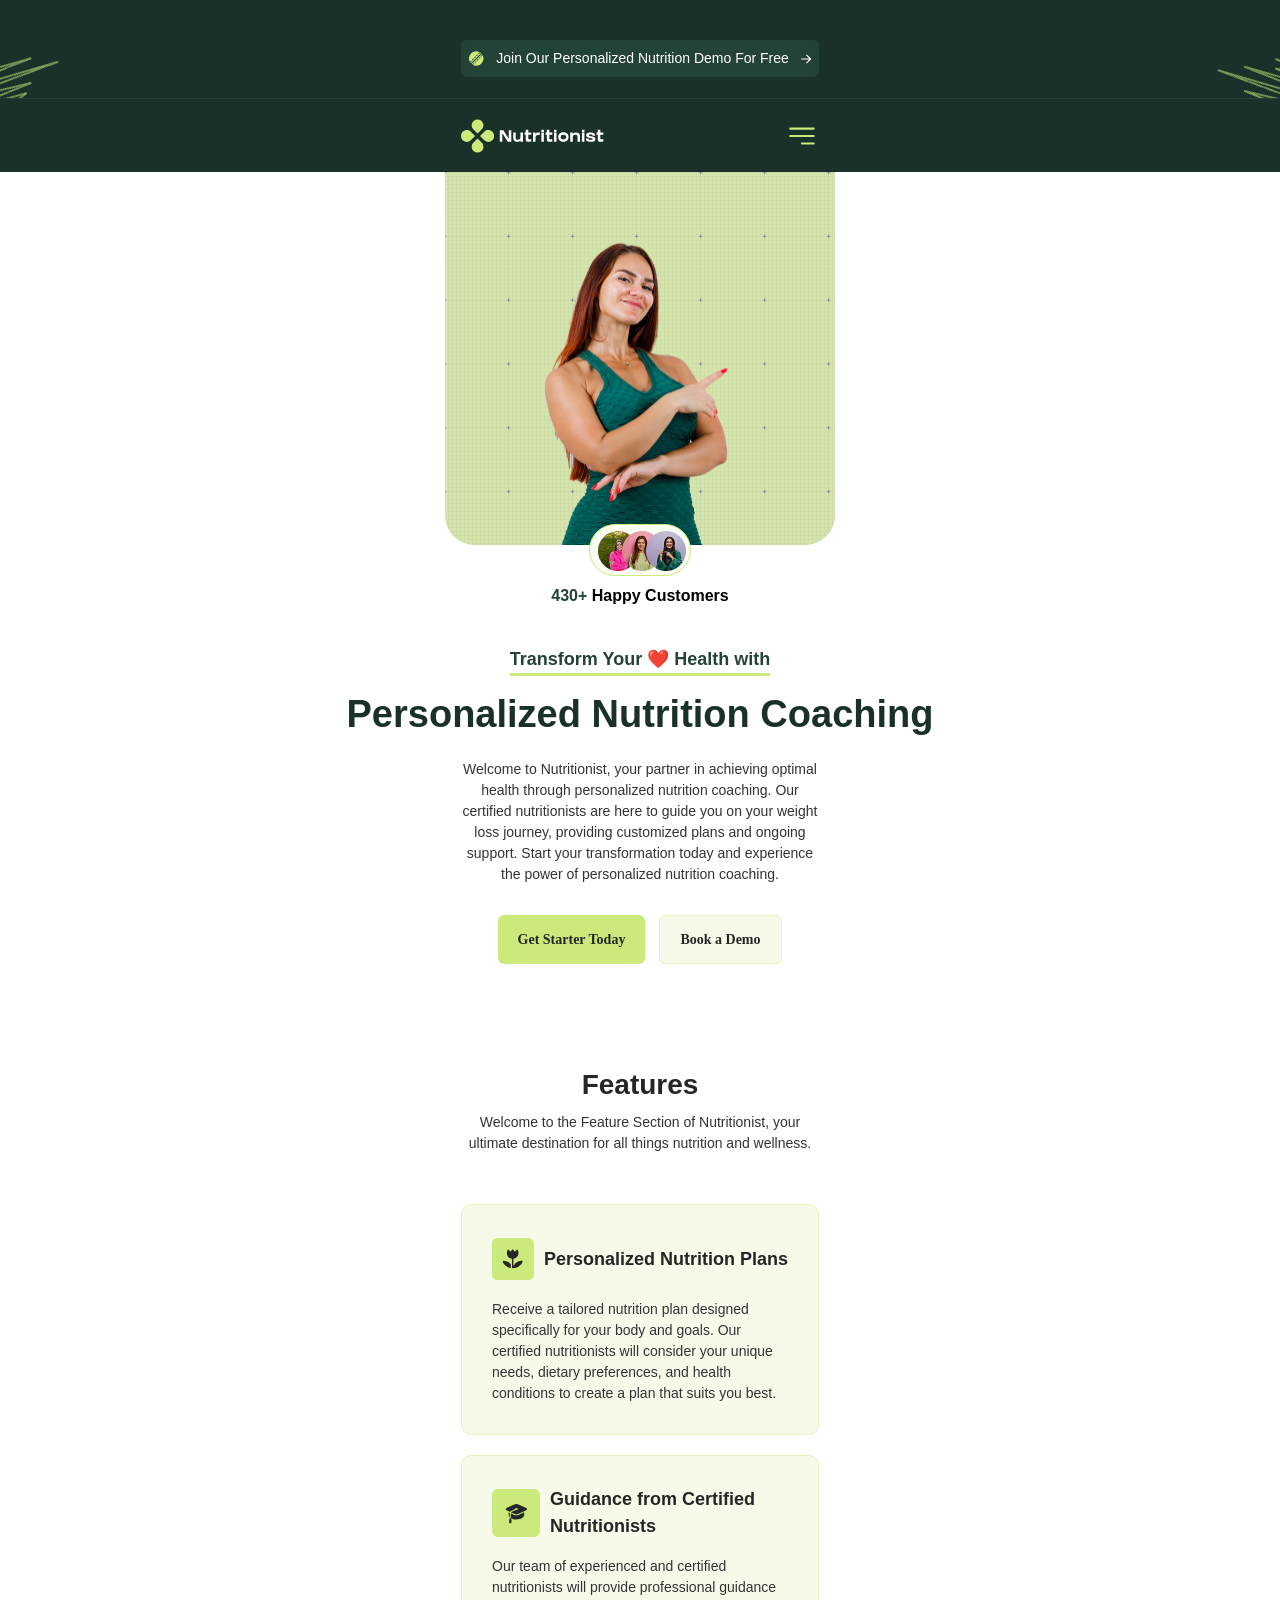
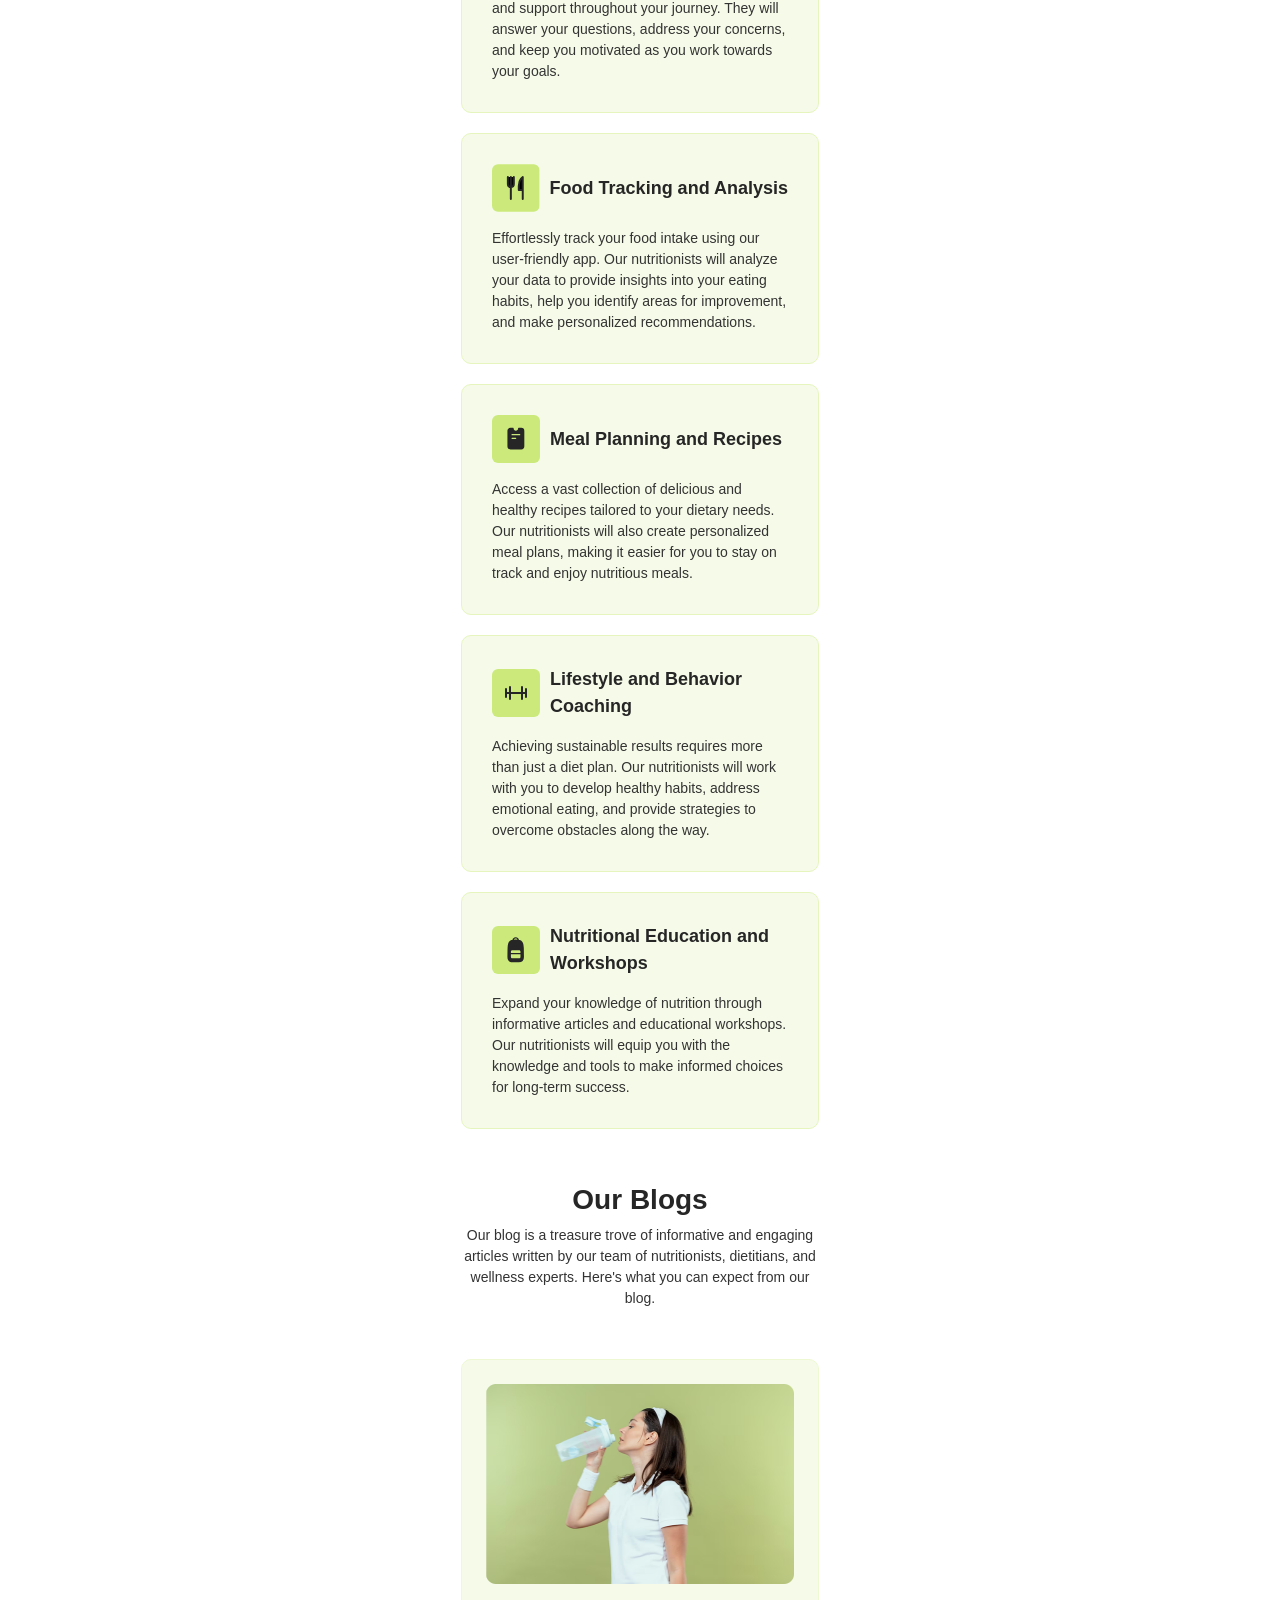
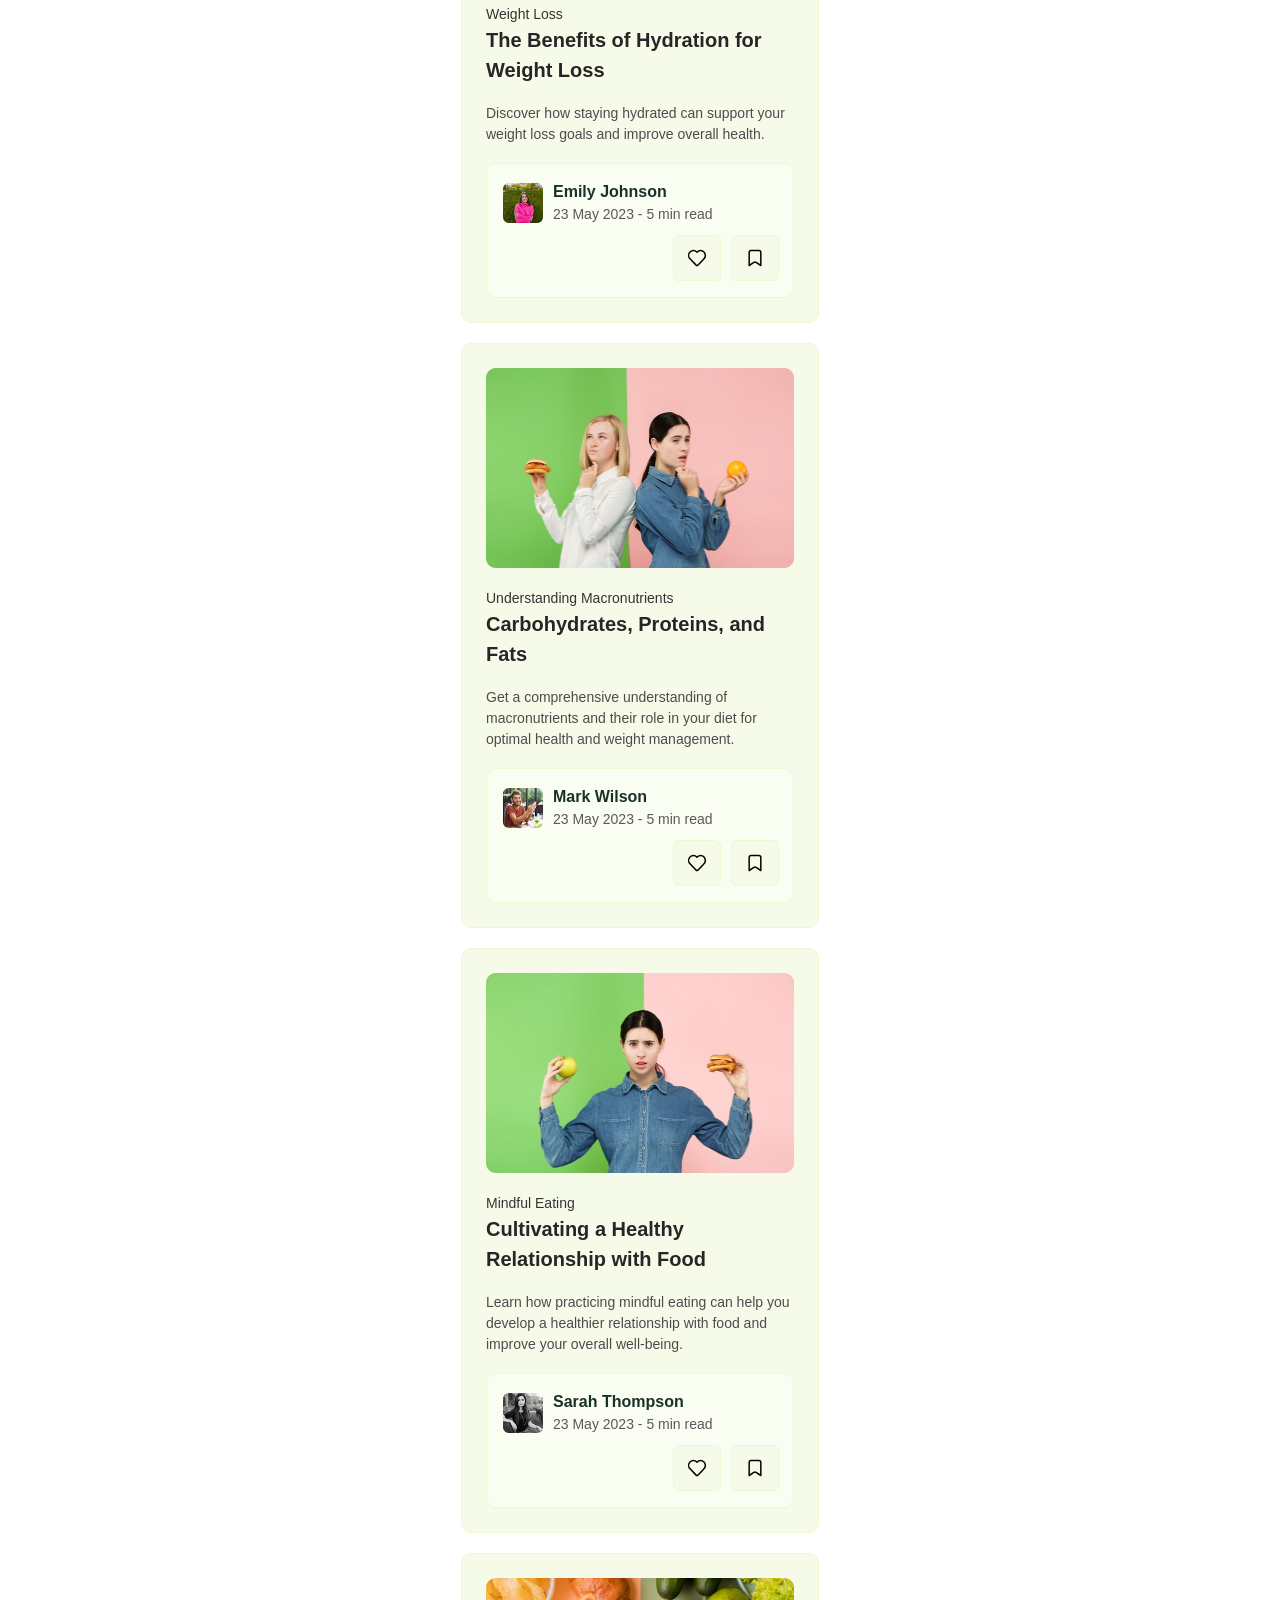
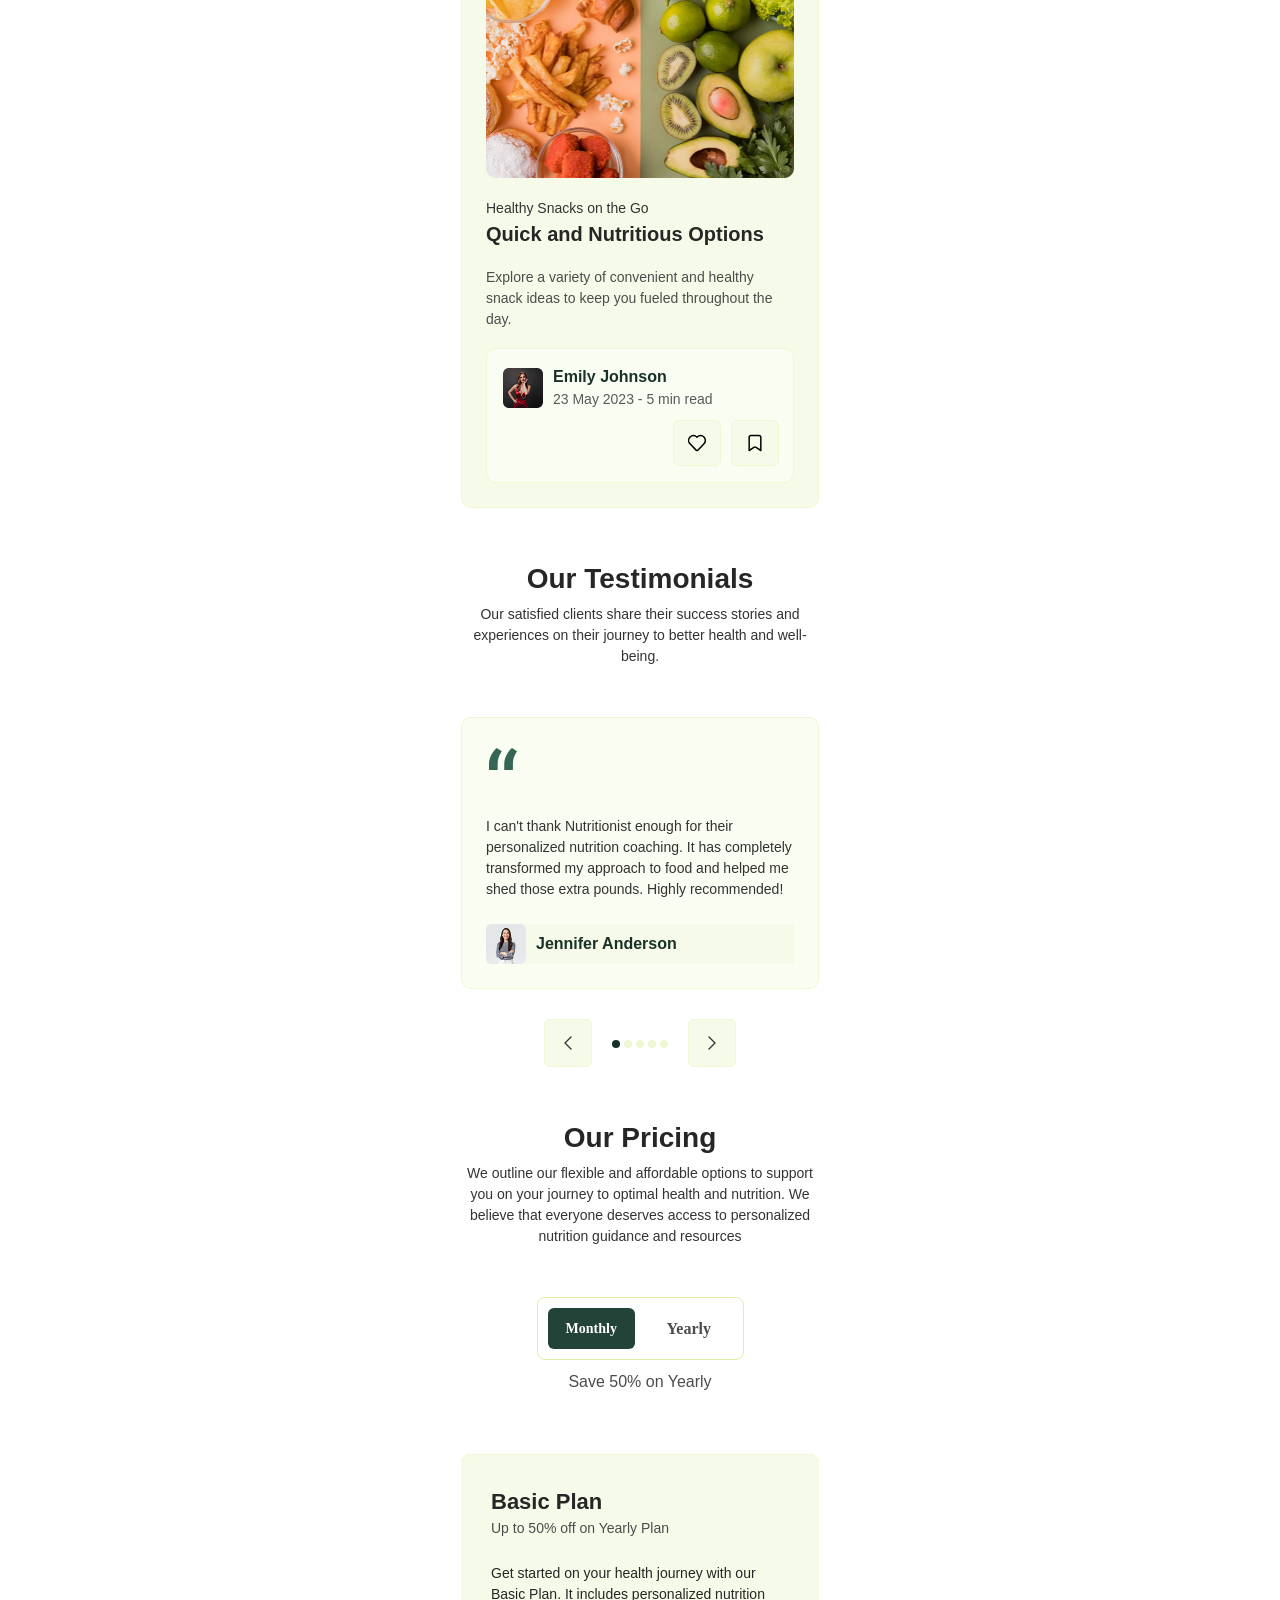
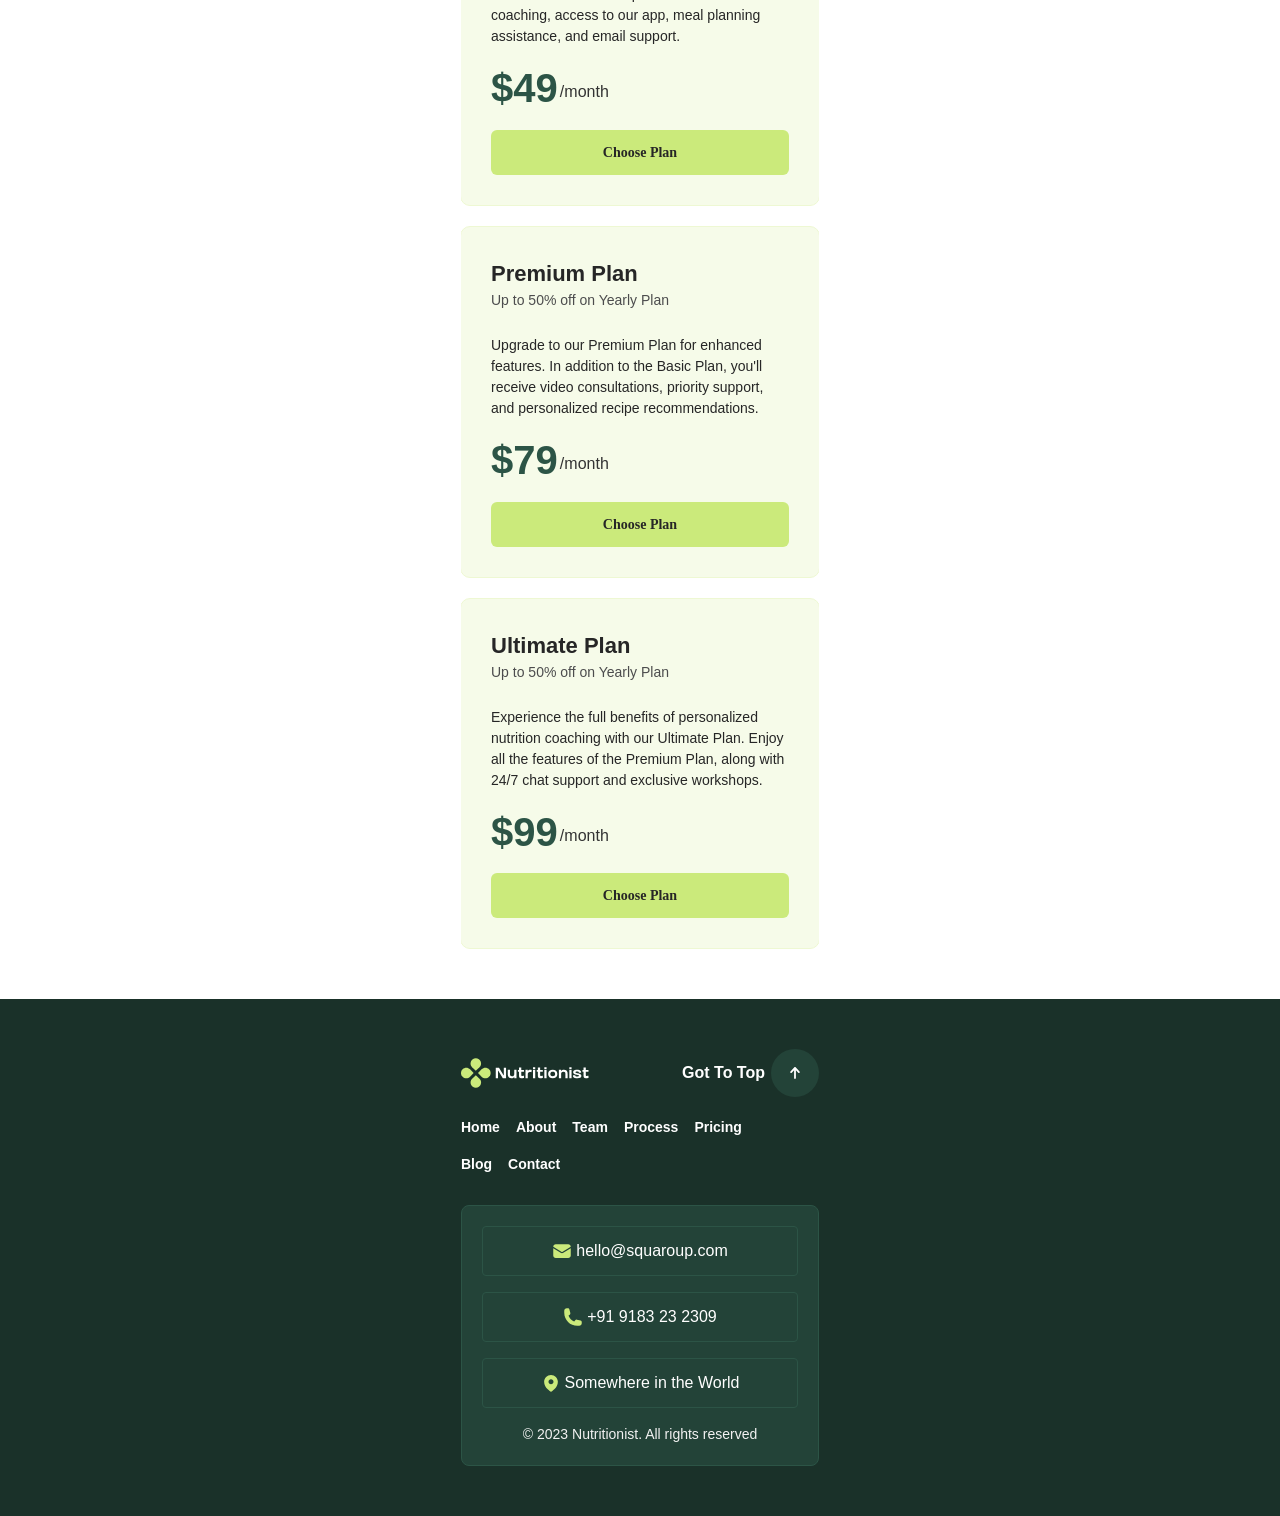
==== commit 1a77cc3d: "deploy: e67cb1066ace92467fb7f5bca909e4268b448f41" ====
--- a/index.html
+++ b/index.html
@@ -371,6 +371,65 @@
           </div>
         </div>
       </section>
+      <section class="pricing">
+        <div class="container">
+          <div class="pricing__top">
+            <h2 class="pricing__title">Our Pricing</h2>
+            <p class="pricing__text">
+              We outline our flexible and affordable options to support you on your journey to optimal health and
+              nutrition. We believe that everyone deserves access to personalized nutrition guidance and resources
+            </p>
+          </div>
+          <div class="pricing__wrapper">
+            <div class="pricing__toggle">
+              <button class="pricing__button button pricing__button--active">Monthly</button>
+              <button class="pricing__button pricing__button--btn">Yearly</button>
+            </div>
+            <p class="pricing__note">Save 50% on Yearly</p>
+          </div>
+          <ul class="pricing__list">
+            <li class="pricing__item">
+              <h3 class="pricing__item-title">Basic Plan</h3>
+              <p class="pricing__item-text">Up to 50% off on Yearly Plan</p>
+              <p class="pricing__sab-text">
+                Get started on your health journey with our Basic Plan. It includes personalized nutrition coaching,
+                access to our app, meal planning assistance, and email support.
+              </p>
+              <p class="pricing__money">
+                $49
+                <span class="pricing__period">/month</span>
+              </p>
+              <button class="pricing__btn button">Choose Plan</button>
+            </li>
+            <li class="pricing__item">
+              <h3 class="pricing__item-title">Premium Plan</h3>
+              <p class="pricing__item-text">Up to 50% off on Yearly Plan</p>
+              <p class="pricing__sab-text">
+                Upgrade to our Premium Plan for enhanced features. In addition to the Basic Plan, you'll receive video
+                consultations, priority support, and personalized recipe recommendations.
+              </p>
+              <p class="pricing__money">
+                $79
+                <span class="pricing__period">/month</span>
+              </p>
+              <button class="pricing__btn button">Choose Plan</button>
+            </li>
+            <li class="pricing__item">
+              <h3 class="pricing__item-title">Ultimate Plan</h3>
+              <p class="pricing__item-text">Up to 50% off on Yearly Plan</p>
+              <p class="pricing__sab-text">
+                Experience the full benefits of personalized nutrition coaching with our Ultimate Plan. Enjoy all the
+                features of the Premium Plan, along with 24/7 chat support and exclusive workshops.
+              </p>
+              <p class="pricing__money">
+                $99
+                <span class="pricing__period">/month</span>
+              </p>
+              <button class="pricing__btn button">Choose Plan</button>
+            </li>
+          </ul>
+        </div>
+      </section>
     </main>
     <footer class="footer">
       <div class="container">
--- a/css/home.css
+++ b/css/home.css
@@ -1 +1 @@
-*,*::before,*::after{box-sizing:border-box}*{margin:0;padding:0}html{-webkit-text-size-adjust:100%;-moz-text-size-adjust:100%;text-size-adjust:100%}body{min-height:100vh;line-height:1.5}p,h1,h2,h3,h4,h5,h6{overflow-wrap:break-word}h1,h2,h3,h4,h5,h6{font-size:inherit;font-weight:inherit;margin:0}img,picture,video,canvas,svg{display:block;max-width:100%}input,button,textarea,select{font:inherit;color:inherit}button{cursor:pointer;background:none;border:none}a{color:inherit;text-decoration:none}ul,ol{list-style:none;margin:0;padding:0}.container{max-width:358px;margin:0 auto;overflow-x:hidden}@media(min-width: 1440px){.container{max-width:1280px}}@media(min-width: 1920px){.container{max-width:1596px}}.header{position:sticky;top:98px;z-index:100;background:#1a3129;width:100%;height:74px;padding-top:20px;padding-bottom:20px;overflow:hidden;border-top:1px solid #234338}@media(min-width: 1440px){.header{top:68px;padding-top:16px;padding-bottom:16px;height:77px}}@media(min-width: 1920px){.header{top:72px;height:95px}}.header__row{display:flex;justify-content:flex-start;align-items:center;gap:12px}.header__logo-icon{width:144px;height:34px}@media(min-width: 1920px){.header__logo-icon{width:195px}}.header__burger{width:34px;height:34px;margin-left:auto}@media(min-width: 1440px){.header__burger{display:none}}.header__wrap{display:none}@media(min-width: 1440px){.header__wrap{display:flex;margin-left:auto}}@media(min-width: 1440px){.header__main{display:flex;justify-content:flex-start;align-items:center;gap:20px}}@media(min-width: 1920px){.header__main{gap:26px}}.header__link{color:#fafdf2;font-family:"Urbanist",sans-serif;font-size:14px;font-weight:600;line-height:150%}.header__link--active{color:#cbea7b}@media(min-width: 1920px){.header__link{font-size:18px}}.header__button{width:101px;height:45px;margin-left:30px}@media(min-width: 1920px){.header__button{width:137px;height:55px}}.footer{background:#1a3129;padding-top:50px;padding-bottom:50px}.footer__inner{display:flex;justify-content:space-between;align-items:center;gap:0;flex-wrap:wrap}.footer__logo-icon{width:129px;height:30px}@media(min-width: 1920px){.footer__logo-icon{width:195px;height:45px}}.footer__nav{width:359px;padding-right:66px;margin-top:20px;flex-wrap:wrap;display:flex;justify-content:flex-start;align-items:center;gap:16px}@media(min-width: 1440px){.footer__nav{margin-top:0;width:auto;padding-right:0;justify-content:center}}@media(min-width: 1920px){.footer__nav{gap:26px}}.footer__link{color:#fff;font-family:"Urbanist",sans-serif;font-size:14px;font-weight:600;line-height:150%}@media(min-width: 1920px){.footer__link{font-size:18px}}.footer__top{color:#fff;font-family:"Urbanist",sans-serif;font-size:16px;font-weight:600;line-height:150%;display:flex;justify-content:flex-start;align-items:center;gap:6px}@media(min-width: 1440px){.footer__top{order:1}}@media(min-width: 1920px){.footer__top{gap:20px;font-size:18px}}.footer__top-icon{width:48px;height:48px}@media(min-width: 1920px){.footer__top-icon{width:62px;height:62px}}.footer__info{padding:20px;border-radius:8px;border:1px solid #2c5446;background:#234338;margin-top:30px;display:flex;justify-content:flex-start;align-items:stretch;gap:16px;flex-direction:column}@media(min-width: 1440px){.footer__info{flex-direction:row;align-items:center;padding:14px 26px;margin-top:40px}}@media(min-width: 1920px){.footer__info{margin-top:50px;padding:16px 30px}}.footer__contact{padding:12px;border-radius:4px;color:#fff;font-family:"Urbanist",sans-serif;font-size:16px;font-weight:500;line-height:150%;border:1px solid #2c5446;display:flex;justify-content:center;align-items:center;gap:4px}@media(min-width: 1920px){.footer__contact{padding:14px;font-size:18px;border-radius:6px}}.footer__contact-icon{width:20px;height:20px}.footer__copyright{text-align:center;color:#f2f2f2;font-family:"Urbanist",sans-serif;font-size:14px;font-weight:400;line-height:150%}@media(min-width: 1440px){.footer__copyright{margin-left:auto}}@media(min-width: 1920px){.footer__copyright{font-size:18px}}.banner{position:sticky;top:0;z-index:101;overflow:hidden;background:#1a3129;height:98px;padding-top:40px;padding-bottom:14px}@media(min-width: 1440px){.banner{height:68px;padding-top:14px;padding-bottom:14px}}@media(min-width: 1920px){.banner{height:72px}}.banner__icon{width:18px;height:18px}@media(min-width: 1440px){.banner__icon{width:20px;height:20px}}.banner__content{position:relative;background:#234338;padding:8px;border-radius:6px;display:flex;justify-content:flex-start;align-items:center;gap:12px}@media(min-width: 1440px){.banner__content{max-width:1280px;justify-content:center}}@media(min-width: 1920px){.banner__content{max-width:1596px}}.banner__text{color:#fff;font-family:"Urbanist",sans-serif;font-size:14px;font-weight:500;white-space:nowrap}@media(min-width: 1440px){.banner__text{font-size:16px}}@media(min-width: 1920px){.banner__text{font-size:18px}}.banner__arrow{width:12px;height:12px}.banner__decor{position:absolute;bottom:-26px;width:144px;height:74px;color:#cbea7b}.banner__decor--left{left:-85px}.banner__decor--right{right:-45px;bottom:-34px}@media(min-width: 1440px){.banner__decor{z-index:1;height:40px}.banner__decor--left{left:calc(40% - 443px);bottom:14px}.banner__decor--right{right:calc(40% - 443px);bottom:14px}}.button{border-radius:6px;background:#cbea7b;font-size:14px;color:#262626;font-weight:600;cursor:pointer;transition:all .3s;display:flex;justify-content:center;align-items:center;gap:0}.button:hover{background:#dcf1a7}@media(min-width: 1920px){.button{font-size:18px}}.hero{overflow-x:hidden;padding-bottom:50px;flex-direction:column;display:flex;justify-content:flex-start;align-items:center;gap:0}@media(min-width: 1440px){.hero{flex-direction:row;padding-bottom:115px}}@media(min-width: 1920px){.hero{padding-bottom:150px}}.hero__img{width:390px;height:373px}@media(min-width: 1440px){.hero__img{width:710px;height:712px}}@media(min-width: 1920px){.hero__img{width:949px;height:832px}}.hero__contant{display:flex;justify-content:flex-start;align-items:center;gap:0;flex-direction:column}@media(min-width: 1440px){.hero__contant{padding-left:40px;max-width:610px;align-items:flex-start}}@media(min-width: 1920px){.hero__contant{padding-left:50px;max-width:759px}}.hero__number{color:#234338;font-family:"Urbanist",sans-serif;font-size:16px;font-weight:600;line-height:150%}.hero__customers{margin-top:-21px;display:flex;justify-content:flex-start;align-items:center;gap:8px;flex-direction:column}@media(min-width: 1440px){.hero__customers{margin-top:0;flex-direction:row;order:1;margin-top:50px}}.hero__info{color:#333;text-align:center;font-family:"Urbanist",sans-serif;font-size:14px;font-weight:500;line-height:150%;max-width:358px;margin-top:16px}@media(min-width: 1440px){.hero__info{font-size:16px;min-width:610px;text-align:left}}@media(min-width: 1920px){.hero__info{font-size:18px;margin-top:20px;max-width:759px}}.hero__avatar{padding:6px 8px;width:102px;height:52px;border-radius:58px;border:1px solid #cbea7b;background:#fafdf2;display:flex;justify-content:flex-start;align-items:flex-start;gap:0}@media(min-width: 1920px){.hero__avatar{width:130px;height:68px;padding:8px 10px}}.hero__avatars{width:40px;height:40px}.hero__avatars:nth-child(n+2){margin-left:-16px}@media(min-width: 1920px){.hero__avatars{width:50px;height:50px}}.hero__text{color:#234338;font-family:"Urbanist",sans-serif;font-size:18px;font-weight:600;margin-top:38px;border-bottom:3px solid #cbea7b}@media(min-width: 1440px){.hero__text{font-size:22px;text-align:left;margin-top:0}}@media(min-width: 1920px){.hero__text{font-size:28px}}.hero__title{color:#1a3129;text-align:center;font-family:"Urbanist",sans-serif;font-size:38px;font-weight:700;margin-top:10px}@media(min-width: 1440px){.hero__title{font-size:48px;max-width:560px;text-align:left}}@media(min-width: 1920px){.hero__title{font-size:58px;margin-top:14px}}.hero__count{font-size:16px;font-family:"Urbanist",sans-serif;font-weight:600;line-height:150%}@media(min-width: 1440px){.hero__count{font-size:18px}}@media(min-width: 1920px){.hero__count{font-size:20px}}.hero__controls{margin-top:30px;display:flex;justify-content:flex-start;align-items:center;gap:14px}.hero__btn{width:123px;height:49px;background:#f6fbe9;border:1px solid #e5f5bd}@media(min-width: 1920px){.hero__btn{width:154px;height:59px}}.hero__button{width:147px;height:49px}@media(min-width: 1920px){.hero__button{width:187px;height:59px}}.features{padding-top:50px;padding-bottom:50px}@media(min-width: 1440px){.features{padding-bottom:85px}}@media(min-width: 1920px){.features{padding-bottom:177px}}.features__top{flex-direction:column;display:flex;justify-content:flex-start;align-items:center;gap:0}.features__title{color:#262626;text-align:center;font-family:"Urbanist",sans-serif;font-size:28px;font-weight:700;line-height:150%}@media(min-width: 1440px){.features__title{font-size:38px}}@media(min-width: 1920px){.features__title{font-size:48px}}.features__text{color:#333;text-align:center;font-family:"Urbanist",sans-serif;font-size:14px;font-weight:500;line-height:150%;margin-top:6px}@media(min-width: 1440px){.features__text{font-size:16px}}@media(min-width: 1920px){.features__text{font-size:18px;margin-top:10px}}.features__list{margin-top:50px;flex-direction:column;display:flex;justify-content:flex-start;align-items:center;gap:20px}@media(min-width: 1440px){.features__list{flex-direction:row;flex-wrap:wrap;margin-top:60px}}@media(min-width: 1920px){.features__list{margin-top:80px;gap:30px}}.features__item{padding:30px;border-radius:10px;border:1px solid #e5f5bd;background:#f6fbe9}@media(min-width: 1440px){.features__item{width:calc(50% - 10px);padding:40px}}@media(min-width: 1920px){.features__item{padding:40px 50px;border-radius:12px;width:calc(50% - 22px)}}@media(min-width: 1440px){.features br{display:none}}.features__item-title{color:#262626;font-family:"Urbanist",sans-serif;font-size:18px;font-weight:600;line-height:150%;white-space:nowrap;display:flex;justify-content:flex-start;align-items:center;gap:10px}@media(min-width: 1440px){.features__item-title{font-size:20px}}@media(min-width: 1920px){.features__item-title{font-size:24px}}.features__item-text{color:#333;font-family:"Urbanist",sans-serif;font-size:14px;font-weight:500;line-height:150%;margin-top:16px}@media(min-width: 1440px){.features__item-text{font-size:16px;min-width:572px;margin-top:20px}}@media(min-width: 1920px){.features__item-text{font-size:18px;margin-top:24px}}@media(min-width: 1440px){.features__icon{width:54px;height:54px}}@media(min-width: 1920px){.features__icon{width:68px;height:68px}}.blogs{padding-bottom:50px}@media(min-width: 1440px){.blogs{padding-bottom:100px}}@media(min-width: 1920px){.blogs{padding-bottom:150px}}.blogs__top{flex-direction:column;display:flex;justify-content:flex-start;align-items:center;gap:0}.blogs__title{color:#262626;text-align:center;font-family:"Urbanist",sans-serif;font-size:28px;font-weight:700;line-height:150%}@media(min-width: 1440px){.blogs__title{font-size:38px}}@media(min-width: 1920px){.blogs__title{font-size:48px}}.blogs__text{color:#333;font-family:"Urbanist",sans-serif;font-size:14px;font-weight:500;line-height:150%;text-align:center;margin-top:4px}@media(min-width: 1440px){.blogs__text{font-size:16px;margin-top:6px;max-width:788px}}@media(min-width: 1920px){.blogs__text{font-size:18px;margin-top:10px;max-width:1020px}}.blogs__list{margin-top:50px;flex-direction:column;display:flex;justify-content:flex-start;align-items:center;gap:20px}@media(min-width: 1440px){.blogs__list{flex-direction:row;flex-wrap:wrap;margin-top:60px}}@media(min-width: 1920px){.blogs__list{gap:30px;margin-top:80px}}.blogs__item{padding:24px;border-radius:10px;border:1px solid #eef8d3;background:#f6fbe9}@media(min-width: 1440px){.blogs__item{width:calc(50% - 10px);padding:30px}.blogs__item:nth-child(2),.blogs__item:nth-child(4){order:1}}@media(min-width: 1920px){.blogs__item{width:calc(50% - 16px);padding:40px}}.blogs__img{width:310px;height:200px}@media(min-width: 1440px){.blogs__img{width:570px;height:336px}}@media(min-width: 1920px){.blogs__img{width:703px;height:428px}}.blogs__category{margin-top:20px;color:#333;font-family:"Urbanist",sans-serif;font-size:14px;font-weight:500;line-height:150%}@media(min-width: 1440px){.blogs__category{font-size:16px;margin-top:40px}}@media(min-width: 1920px){.blogs__category{font-size:18px}}.blogs__item-title{color:#262626;font-family:"Urbanist",sans-serif;font-size:20px;font-weight:600;line-height:150%}@media(min-width: 1440px){.blogs__item-title{font-size:22px}}@media(min-width: 1920px){.blogs__item-title{font-size:26px;margin-top:4px}}.blogs__item-text{color:#4c4c4d;font-family:"Urbanist",sans-serif;font-size:14px;font-weight:500;line-height:150%;margin-top:18px}@media(min-width: 1440px){.blogs__item-text{font-size:16px;margin-top:20px}}@media(min-width: 1920px){.blogs__item-text{font-size:18px;margin-top:30px}}.blogs__name{color:#1a3129;font-family:"Urbanist",sans-serif;font-size:16px;font-weight:600;line-height:150%}@media(min-width: 1440px){.blogs__name{font-size:18px}}@media(min-width: 1920px){.blogs__name{font-size:20px}}.blogs__meta{color:#59595a;font-family:"Urbanist",sans-serif;font-size:14px;font-weight:500;line-height:150%}@media(min-width: 1440px){.blogs__meta{font-size:16px}}@media(min-width: 1920px){.blogs__meta{font-size:18px}}.blogs__avatar{width:40px;height:40px}@media(min-width: 1440px){.blogs__avatar{width:50px;height:50px}}@media(min-width: 1920px){.blogs__avatar{width:60px;height:60px}}.blogs__footer{margin-top:18px;padding:16px 14px 16px 16px;border-radius:10px;border:1px solid #eef8d3;background:#fafdf2;flex-wrap:wrap;display:flex;justify-content:flex-start;align-items:center;gap:10px}@media(min-width: 1440px){.blogs__footer{margin-top:20px}}@media(min-width: 1920px){.blogs__footer{padding:20px 16px 20px 16px;border-radius:12px;margin-top:30px;gap:16px}}.blogs__btn{width:48px;height:46px;border-radius:6px;border:1px solid #eef8d3;background:#f6fbe9;display:flex;justify-content:center;align-items:center;gap:0}@media(min-width: 1920px){.blogs__btn{width:60px;height:60px}}.blogs__actions{width:100%;display:flex;justify-content:flex-end;align-items:center;gap:10px}@media(min-width: 1440px){.blogs__actions{width:auto;margin-left:auto}}.testimonials{padding-bottom:50px}@media(min-width: 1440px){.testimonials{padding-bottom:100px}}@media(min-width: 1920px){.testimonials{padding-bottom:177px}}.testimonials__top{flex-direction:column;display:flex;justify-content:flex-start;align-items:center;gap:0}.testimonials__title{color:#262626;text-align:center;font-family:"Urbanist",sans-serif;font-size:28px;font-weight:700;line-height:150%}@media(min-width: 1440px){.testimonials__title{font-size:38px}}@media(min-width: 1920px){.testimonials__title{font-size:48px}}.testimonials__text{color:#333;font-family:"Urbanist",sans-serif;font-size:14px;font-weight:500;line-height:150%;text-align:center;margin-top:4px}@media(min-width: 1440px){.testimonials__text{font-size:16px;margin-top:6px;max-width:788px}}@media(min-width: 1920px){.testimonials__text{font-size:18px;margin-top:10px;max-width:1020px}}.testimonials__list{margin-top:50px;flex-direction:column;display:flex;justify-content:flex-start;align-items:center;gap:0}@media(min-width: 1440px){.testimonials__list{flex-direction:row;gap:20px;margin-top:60px}}@media(min-width: 1920px){.testimonials__list{margin-top:80px}}.testimonials__item{padding:24px;border-radius:10px;border:1px solid #eef8d3;background:#fafdf2}.testimonials__item:nth-child(2),.testimonials__item:nth-child(3){display:none}@media(min-width: 1440px){.testimonials__item:nth-child(2),.testimonials__item:nth-child(3){display:block;padding:30px}}@media(min-width: 1920px){.testimonials__item:nth-child(2),.testimonials__item:nth-child(3){padding:40px}}@media(min-width: 1920px){.testimonials .icon-quote{width:40px;height:40px}}.testimonials__item-text{color:#333;font-family:"Urbanist",sans-serif;font-size:14px;font-weight:500;line-height:150%;margin-top:40px}@media(min-width: 1440px){.testimonials__item-text{font-size:16px;max-width:670px}}@media(min-width: 1920px){.testimonials__item-text{font-size:18px;width:427px;margin-top:50px}}.testimonials__author{margin-top:24px;background:#f6fbe9;display:flex;justify-content:flex-start;align-items:center;gap:10px}@media(min-width: 1440px){.testimonials__author{margin-top:30px}}@media(min-width: 1920px){.testimonials__author{margin-top:40px}}.testimonials__avatar{width:40px;height:40px}@media(min-width: 1440px){.testimonials__avatar{width:50px;height:50px}}@media(min-width: 1920px){.testimonials__avatar{width:60px;height:60px}}.testimonials__controls{margin-top:30px;display:flex;justify-content:center;align-items:center;gap:20px}@media(min-width: 1920px){.testimonials__controls{margin-top:50px;gap:30px}}.testimonials__arrow{width:48px;height:48px;border-radius:6px;border:1px solid #eef8d3;background:#f6fbe9;display:flex;justify-content:center;align-items:center;gap:0}@media(min-width: 1920px){.testimonials__arrow{width:58px;height:58px}}.testimonials__dot{width:8px;height:8px;border-radius:50%;background:#eef8d3}.testimonials__dot--active{background:#1a3129}.testimonials__name{color:#1a3129;font-family:"Urbanist",sans-serif;font-size:16px;font-weight:600;line-height:150%}@media(min-width: 1440px){.testimonials__name{font-size:16px}}@media(min-width: 1920px){.testimonials{font-size:18px}}+*,*::before,*::after{box-sizing:border-box}*{margin:0;padding:0}html{-webkit-text-size-adjust:100%;-moz-text-size-adjust:100%;text-size-adjust:100%}body{min-height:100vh;line-height:1.5}p,h1,h2,h3,h4,h5,h6{overflow-wrap:break-word}h1,h2,h3,h4,h5,h6{font-size:inherit;font-weight:inherit;margin:0}img,picture,video,canvas,svg{display:block;max-width:100%}input,button,textarea,select{font:inherit;color:inherit}button{cursor:pointer;background:none;border:none}a{color:inherit;text-decoration:none}ul,ol{list-style:none;margin:0;padding:0}.container{max-width:358px;margin:0 auto;overflow-x:hidden}@media(min-width: 1440px){.container{max-width:1280px}}@media(min-width: 1920px){.container{max-width:1596px}}.header{position:sticky;top:98px;z-index:100;background:#1a3129;width:100%;height:74px;padding-top:20px;padding-bottom:20px;overflow:hidden;border-top:1px solid #234338}@media(min-width: 1440px){.header{top:68px;padding-top:16px;padding-bottom:16px;height:77px}}@media(min-width: 1920px){.header{top:72px;height:95px}}.header__row{display:flex;justify-content:flex-start;align-items:center;gap:12px}.header__logo-icon{width:144px;height:34px}@media(min-width: 1920px){.header__logo-icon{width:195px}}.header__burger{width:34px;height:34px;margin-left:auto}@media(min-width: 1440px){.header__burger{display:none}}.header__wrap{display:none}@media(min-width: 1440px){.header__wrap{display:flex;margin-left:auto}}@media(min-width: 1440px){.header__main{display:flex;justify-content:flex-start;align-items:center;gap:20px}}@media(min-width: 1920px){.header__main{gap:26px}}.header__link{color:#fafdf2;font-family:"Urbanist",sans-serif;font-size:14px;font-weight:600;line-height:150%}.header__link--active{color:#cbea7b}@media(min-width: 1920px){.header__link{font-size:18px}}.header__button{width:101px;height:45px;margin-left:30px}@media(min-width: 1920px){.header__button{width:137px;height:55px}}.footer{background:#1a3129;padding-top:50px;padding-bottom:50px}.footer__inner{display:flex;justify-content:space-between;align-items:center;gap:0;flex-wrap:wrap}.footer__logo-icon{width:129px;height:30px}@media(min-width: 1920px){.footer__logo-icon{width:195px;height:45px}}.footer__nav{width:359px;padding-right:66px;margin-top:20px;flex-wrap:wrap;display:flex;justify-content:flex-start;align-items:center;gap:16px}@media(min-width: 1440px){.footer__nav{margin-top:0;width:auto;padding-right:0;justify-content:center}}@media(min-width: 1920px){.footer__nav{gap:26px}}.footer__link{color:#fff;font-family:"Urbanist",sans-serif;font-size:14px;font-weight:600;line-height:150%}@media(min-width: 1920px){.footer__link{font-size:18px}}.footer__top{color:#fff;font-family:"Urbanist",sans-serif;font-size:16px;font-weight:600;line-height:150%;display:flex;justify-content:flex-start;align-items:center;gap:6px}@media(min-width: 1440px){.footer__top{order:1}}@media(min-width: 1920px){.footer__top{gap:20px;font-size:18px}}.footer__top-icon{width:48px;height:48px}@media(min-width: 1920px){.footer__top-icon{width:62px;height:62px}}.footer__info{padding:20px;border-radius:8px;border:1px solid #2c5446;background:#234338;margin-top:30px;display:flex;justify-content:flex-start;align-items:stretch;gap:16px;flex-direction:column}@media(min-width: 1440px){.footer__info{flex-direction:row;align-items:center;padding:14px 26px;margin-top:40px}}@media(min-width: 1920px){.footer__info{margin-top:50px;padding:16px 30px}}.footer__contact{padding:12px;border-radius:4px;color:#fff;font-family:"Urbanist",sans-serif;font-size:16px;font-weight:500;line-height:150%;border:1px solid #2c5446;display:flex;justify-content:center;align-items:center;gap:4px}@media(min-width: 1920px){.footer__contact{padding:14px;font-size:18px;border-radius:6px}}.footer__contact-icon{width:20px;height:20px}.footer__copyright{text-align:center;color:#f2f2f2;font-family:"Urbanist",sans-serif;font-size:14px;font-weight:400;line-height:150%}@media(min-width: 1440px){.footer__copyright{margin-left:auto}}@media(min-width: 1920px){.footer__copyright{font-size:18px}}.banner{position:sticky;top:0;z-index:101;overflow:hidden;background:#1a3129;height:98px;padding-top:40px;padding-bottom:14px}@media(min-width: 1440px){.banner{height:68px;padding-top:14px;padding-bottom:14px}}@media(min-width: 1920px){.banner{height:72px}}.banner__icon{width:18px;height:18px}@media(min-width: 1440px){.banner__icon{width:20px;height:20px}}.banner__content{position:relative;background:#234338;padding:8px;border-radius:6px;display:flex;justify-content:flex-start;align-items:center;gap:12px}@media(min-width: 1440px){.banner__content{max-width:1280px;justify-content:center}}@media(min-width: 1920px){.banner__content{max-width:1596px}}.banner__text{color:#fff;font-family:"Urbanist",sans-serif;font-size:14px;font-weight:500;white-space:nowrap}@media(min-width: 1440px){.banner__text{font-size:16px}}@media(min-width: 1920px){.banner__text{font-size:18px}}.banner__arrow{width:12px;height:12px}.banner__decor{position:absolute;bottom:-26px;width:144px;height:74px;color:#cbea7b}.banner__decor--left{left:-85px}.banner__decor--right{right:-45px;bottom:-34px}@media(min-width: 1440px){.banner__decor{z-index:1;height:40px}.banner__decor--left{left:calc(40% - 443px);bottom:14px}.banner__decor--right{right:calc(40% - 443px);bottom:14px}}.button{border-radius:6px;background:#cbea7b;font-size:14px;color:#262626;font-weight:600;cursor:pointer;transition:all .3s;display:flex;justify-content:center;align-items:center;gap:0}.button:hover{background:#dcf1a7}@media(min-width: 1920px){.button{font-size:18px}}.hero{overflow-x:hidden;padding-bottom:50px;flex-direction:column;display:flex;justify-content:flex-start;align-items:center;gap:0}@media(min-width: 1440px){.hero{flex-direction:row;padding-bottom:115px}}@media(min-width: 1920px){.hero{padding-bottom:150px}}.hero__img{width:390px;height:373px}@media(min-width: 1440px){.hero__img{width:710px;height:712px}}@media(min-width: 1920px){.hero__img{width:949px;height:832px}}.hero__contant{display:flex;justify-content:flex-start;align-items:center;gap:0;flex-direction:column}@media(min-width: 1440px){.hero__contant{padding-left:40px;max-width:610px;align-items:flex-start}}@media(min-width: 1920px){.hero__contant{padding-left:50px;max-width:759px}}.hero__number{color:#234338;font-family:"Urbanist",sans-serif;font-size:16px;font-weight:600;line-height:150%}.hero__customers{margin-top:-21px;display:flex;justify-content:flex-start;align-items:center;gap:8px;flex-direction:column}@media(min-width: 1440px){.hero__customers{margin-top:0;flex-direction:row;order:1;margin-top:50px}}.hero__info{color:#333;text-align:center;font-family:"Urbanist",sans-serif;font-size:14px;font-weight:500;line-height:150%;max-width:358px;margin-top:16px}@media(min-width: 1440px){.hero__info{font-size:16px;min-width:610px;text-align:left}}@media(min-width: 1920px){.hero__info{font-size:18px;margin-top:20px;max-width:759px}}.hero__avatar{padding:6px 8px;width:102px;height:52px;border-radius:58px;border:1px solid #cbea7b;background:#fafdf2;display:flex;justify-content:flex-start;align-items:flex-start;gap:0}@media(min-width: 1920px){.hero__avatar{width:130px;height:68px;padding:8px 10px}}.hero__avatars{width:40px;height:40px}.hero__avatars:nth-child(n+2){margin-left:-16px}@media(min-width: 1920px){.hero__avatars{width:50px;height:50px}}.hero__text{color:#234338;font-family:"Urbanist",sans-serif;font-size:18px;font-weight:600;margin-top:38px;border-bottom:3px solid #cbea7b}@media(min-width: 1440px){.hero__text{font-size:22px;text-align:left;margin-top:0}}@media(min-width: 1920px){.hero__text{font-size:28px}}.hero__title{color:#1a3129;text-align:center;font-family:"Urbanist",sans-serif;font-size:38px;font-weight:700;margin-top:10px}@media(min-width: 1440px){.hero__title{font-size:48px;max-width:560px;text-align:left}}@media(min-width: 1920px){.hero__title{font-size:58px;margin-top:14px}}.hero__count{font-size:16px;font-family:"Urbanist",sans-serif;font-weight:600;line-height:150%}@media(min-width: 1440px){.hero__count{font-size:18px}}@media(min-width: 1920px){.hero__count{font-size:20px}}.hero__controls{margin-top:30px;display:flex;justify-content:flex-start;align-items:center;gap:14px}.hero__btn{width:123px;height:49px;background:#f6fbe9;border:1px solid #e5f5bd}@media(min-width: 1920px){.hero__btn{width:154px;height:59px}}.hero__button{width:147px;height:49px}@media(min-width: 1920px){.hero__button{width:187px;height:59px}}.features{padding-top:50px;padding-bottom:50px}@media(min-width: 1440px){.features{padding-bottom:85px}}@media(min-width: 1920px){.features{padding-bottom:177px}}.features__top{flex-direction:column;display:flex;justify-content:flex-start;align-items:center;gap:0}.features__title{color:#262626;text-align:center;font-family:"Urbanist",sans-serif;font-size:28px;font-weight:700;line-height:150%}@media(min-width: 1440px){.features__title{font-size:38px}}@media(min-width: 1920px){.features__title{font-size:48px}}.features__text{color:#333;text-align:center;font-family:"Urbanist",sans-serif;font-size:14px;font-weight:500;line-height:150%;margin-top:6px}@media(min-width: 1440px){.features__text{font-size:16px}}@media(min-width: 1920px){.features__text{font-size:18px;margin-top:10px}}.features__list{margin-top:50px;flex-direction:column;display:flex;justify-content:flex-start;align-items:center;gap:20px}@media(min-width: 1440px){.features__list{flex-direction:row;flex-wrap:wrap;margin-top:60px}}@media(min-width: 1920px){.features__list{margin-top:80px;gap:30px}}.features__item{padding:30px;border-radius:10px;border:1px solid #e5f5bd;background:#f6fbe9}@media(min-width: 1440px){.features__item{width:calc(50% - 10px);padding:40px}}@media(min-width: 1920px){.features__item{padding:40px 50px;border-radius:12px;width:calc(50% - 22px)}}@media(min-width: 1440px){.features br{display:none}}.features__item-title{color:#262626;font-family:"Urbanist",sans-serif;font-size:18px;font-weight:600;line-height:150%;white-space:nowrap;display:flex;justify-content:flex-start;align-items:center;gap:10px}@media(min-width: 1440px){.features__item-title{font-size:20px}}@media(min-width: 1920px){.features__item-title{font-size:24px}}.features__item-text{color:#333;font-family:"Urbanist",sans-serif;font-size:14px;font-weight:500;line-height:150%;margin-top:16px}@media(min-width: 1440px){.features__item-text{font-size:16px;min-width:572px;margin-top:20px}}@media(min-width: 1920px){.features__item-text{font-size:18px;margin-top:24px}}@media(min-width: 1440px){.features__icon{width:54px;height:54px}}@media(min-width: 1920px){.features__icon{width:68px;height:68px}}.blogs{padding-bottom:50px}@media(min-width: 1440px){.blogs{padding-bottom:100px}}@media(min-width: 1920px){.blogs{padding-bottom:150px}}.blogs__top{flex-direction:column;display:flex;justify-content:flex-start;align-items:center;gap:0}.blogs__title{color:#262626;text-align:center;font-family:"Urbanist",sans-serif;font-size:28px;font-weight:700;line-height:150%}@media(min-width: 1440px){.blogs__title{font-size:38px}}@media(min-width: 1920px){.blogs__title{font-size:48px}}.blogs__text{color:#333;font-family:"Urbanist",sans-serif;font-size:14px;font-weight:500;line-height:150%;text-align:center;margin-top:4px}@media(min-width: 1440px){.blogs__text{font-size:16px;margin-top:6px;max-width:788px}}@media(min-width: 1920px){.blogs__text{font-size:18px;margin-top:10px;max-width:1020px}}.blogs__list{margin-top:50px;flex-direction:column;display:flex;justify-content:flex-start;align-items:center;gap:20px}@media(min-width: 1440px){.blogs__list{flex-direction:row;flex-wrap:wrap;margin-top:60px}}@media(min-width: 1920px){.blogs__list{gap:30px;margin-top:80px}}.blogs__item{padding:24px;border-radius:10px;border:1px solid #eef8d3;background:#f6fbe9}@media(min-width: 1440px){.blogs__item{width:calc(50% - 10px);padding:30px}.blogs__item:nth-child(2),.blogs__item:nth-child(4){order:1}}@media(min-width: 1920px){.blogs__item{width:calc(50% - 16px);padding:40px}}.blogs__img{width:310px;height:200px}@media(min-width: 1440px){.blogs__img{width:570px;height:336px}}@media(min-width: 1920px){.blogs__img{width:703px;height:428px}}.blogs__category{margin-top:20px;color:#333;font-family:"Urbanist",sans-serif;font-size:14px;font-weight:500;line-height:150%}@media(min-width: 1440px){.blogs__category{font-size:16px;margin-top:40px}}@media(min-width: 1920px){.blogs__category{font-size:18px}}.blogs__item-title{color:#262626;font-family:"Urbanist",sans-serif;font-size:20px;font-weight:600;line-height:150%}@media(min-width: 1440px){.blogs__item-title{font-size:22px}}@media(min-width: 1920px){.blogs__item-title{font-size:26px;margin-top:4px}}.blogs__item-text{color:#4c4c4d;font-family:"Urbanist",sans-serif;font-size:14px;font-weight:500;line-height:150%;margin-top:18px}@media(min-width: 1440px){.blogs__item-text{font-size:16px;margin-top:20px}}@media(min-width: 1920px){.blogs__item-text{font-size:18px;margin-top:30px}}.blogs__name{color:#1a3129;font-family:"Urbanist",sans-serif;font-size:16px;font-weight:600;line-height:150%}@media(min-width: 1440px){.blogs__name{font-size:18px}}@media(min-width: 1920px){.blogs__name{font-size:20px}}.blogs__meta{color:#59595a;font-family:"Urbanist",sans-serif;font-size:14px;font-weight:500;line-height:150%}@media(min-width: 1440px){.blogs__meta{font-size:16px}}@media(min-width: 1920px){.blogs__meta{font-size:18px}}.blogs__avatar{width:40px;height:40px}@media(min-width: 1440px){.blogs__avatar{width:50px;height:50px}}@media(min-width: 1920px){.blogs__avatar{width:60px;height:60px}}.blogs__footer{margin-top:18px;padding:16px 14px 16px 16px;border-radius:10px;border:1px solid #eef8d3;background:#fafdf2;flex-wrap:wrap;display:flex;justify-content:flex-start;align-items:center;gap:10px}@media(min-width: 1440px){.blogs__footer{margin-top:20px}}@media(min-width: 1920px){.blogs__footer{padding:20px 16px 20px 16px;border-radius:12px;margin-top:30px;gap:16px}}.blogs__btn{width:48px;height:46px;border-radius:6px;border:1px solid #eef8d3;background:#f6fbe9;display:flex;justify-content:center;align-items:center;gap:0}@media(min-width: 1920px){.blogs__btn{width:60px;height:60px}}.blogs__actions{width:100%;display:flex;justify-content:flex-end;align-items:center;gap:10px}@media(min-width: 1440px){.blogs__actions{width:auto;margin-left:auto}}.testimonials{padding-bottom:50px}@media(min-width: 1440px){.testimonials{padding-bottom:100px}}@media(min-width: 1920px){.testimonials{padding-bottom:177px}}.testimonials__top{flex-direction:column;display:flex;justify-content:flex-start;align-items:center;gap:0}.testimonials__title{color:#262626;text-align:center;font-family:"Urbanist",sans-serif;font-size:28px;font-weight:700;line-height:150%}@media(min-width: 1440px){.testimonials__title{font-size:38px}}@media(min-width: 1920px){.testimonials__title{font-size:48px}}.testimonials__text{color:#333;font-family:"Urbanist",sans-serif;font-size:14px;font-weight:500;line-height:150%;text-align:center;margin-top:4px}@media(min-width: 1440px){.testimonials__text{font-size:16px;margin-top:6px;max-width:788px}}@media(min-width: 1920px){.testimonials__text{font-size:18px;margin-top:10px;max-width:1020px}}.testimonials__list{margin-top:50px;flex-direction:column;display:flex;justify-content:flex-start;align-items:center;gap:0}@media(min-width: 1440px){.testimonials__list{margin-top:60px;flex-direction:row;display:flex;justify-content:flex-start;align-items:stretch;gap:20px}}@media(min-width: 1920px){.testimonials__list{margin-top:80px}}.testimonials__item{padding:24px;border-radius:10px;border:1px solid #eef8d3;background:#fafdf2}.testimonials__item:nth-child(2),.testimonials__item:nth-child(3){display:none}@media(min-width: 1440px){.testimonials__item:nth-child(2),.testimonials__item:nth-child(3){display:block;padding:30px}}@media(min-width: 1920px){.testimonials__item:nth-child(2),.testimonials__item:nth-child(3){padding:40px}}@media(min-width: 1920px){.testimonials .icon-quote{width:40px;height:40px}}.testimonials__item-text{color:#333;font-family:"Urbanist",sans-serif;font-size:14px;font-weight:500;line-height:150%;margin-top:40px}@media(min-width: 1440px){.testimonials__item-text{font-size:16px;max-width:670px}}@media(min-width: 1920px){.testimonials__item-text{font-size:18px;width:427px;margin-top:50px}}.testimonials__author{margin-top:24px;background:#f6fbe9;display:flex;justify-content:flex-start;align-items:center;gap:10px}@media(min-width: 1440px){.testimonials__author{margin-top:30px}}@media(min-width: 1920px){.testimonials__author{margin-top:40px}}.testimonials__avatar{width:40px;height:40px}@media(min-width: 1440px){.testimonials__avatar{width:50px;height:50px}}@media(min-width: 1920px){.testimonials__avatar{width:60px;height:60px}}.testimonials__controls{margin-top:30px;display:flex;justify-content:center;align-items:center;gap:20px}@media(min-width: 1920px){.testimonials__controls{margin-top:50px;gap:30px}}.testimonials__arrow{width:48px;height:48px;border-radius:6px;border:1px solid #eef8d3;background:#f6fbe9;display:flex;justify-content:center;align-items:center;gap:0}@media(min-width: 1920px){.testimonials__arrow{width:58px;height:58px}}.testimonials__dot{width:8px;height:8px;border-radius:50%;background:#eef8d3}.testimonials__dot--active{background:#1a3129}.testimonials__name{color:#1a3129;font-family:"Urbanist",sans-serif;font-size:16px;font-weight:600;line-height:150%}@media(min-width: 1440px){.testimonials__name{font-size:16px}}@media(min-width: 1920px){.testimonials{font-size:18px}}.pricing{padding-bottom:50px}@media(min-width: 1440px){.pricing{padding-bottom:100px}}@media(min-width: 1920px){.pricing{padding-bottom:150px}}.pricing__top{flex-direction:column;display:flex;justify-content:flex-start;align-items:center;gap:0}.pricing__title{color:#262626;text-align:center;font-family:"Urbanist",sans-serif;font-size:28px;font-weight:700;line-height:150%}@media(min-width: 1440px){.pricing__title{font-size:38px}}@media(min-width: 1920px){.pricing__title{font-size:48px}}.pricing__text{color:#333;font-family:"Urbanist",sans-serif;font-size:14px;font-weight:500;line-height:150%;text-align:center;margin-top:4px}@media(min-width: 1440px){.pricing__text{font-size:16px;margin-top:6px;max-width:766px}}@media(min-width: 1920px){.pricing__text{font-size:18px;margin-top:10px;max-width:964px}}.pricing__wrapper{margin-top:50px;flex-direction:column;display:flex;justify-content:flex-start;align-items:center;gap:0}@media(min-width: 1440px){.pricing__wrapper{margin-top:60px}}@media(min-width: 1920px){.pricing__wrapper{margin-top:80px}}.pricing__toggle{padding:10px;border-radius:8px;width:207px;border:1px solid #dcf1a7;display:flex;justify-content:flex-start;align-items:flex-start;gap:10px}@media(min-width: 1920px){.pricing__toggle{font-size:18px;margin-top:10px;width:233px}}.pricing__button{width:99px;height:41px;color:#fff;font-weight:600;line-height:150%;background:#234338}.pricing__button--btn{background:rgba(0,0,0,0);border-radius:100px;color:#4c4c4d}@media(min-width: 1920px){.pricing__button{width:114px;height:47px}}.pricing__note{color:#4c4c4d;text-align:center;font-family:"Urbanist",sans-serif;font-size:16px;font-weight:500;line-height:150%;margin-top:10px}@media(min-width: 1920px){.pricing__note{font-size:18px;margin-top:14px}}.pricing__list{margin-top:60px;flex-direction:column;display:flex;justify-content:flex-start;align-items:center;gap:20px}@media(min-width: 1440px){.pricing__list{margin-top:40px;flex-direction:row}}@media(min-width: 1920px){.pricing__list{margin-top:50px;gap:30px}}.pricing__item{padding:30px;border-radius:10px;border:1px solid #eef8d3;background:#f6fbe9}@media(min-width: 1440px){.pricing__item{padding:40px}}@media(min-width: 1920px){.pricing__item{padding:50px}}.pricing__item-title{color:#262626;font-family:"Urbanist",sans-serif;font-size:22px;font-weight:600;line-height:150%}@media(min-width: 1440px){.pricing__item-title{font-size:30px}}.pricing__item-text{color:#4c4c4d;font-family:"Urbanist",sans-serif;font-size:14px;font-weight:500;line-height:150%}@media(min-width: 1440px){.pricing__item-text{font-size:16px}}@media(min-width: 1920px){.pricing__item-text{font-size:18px}}.pricing__sab-text{color:#262626;font-family:"Urbanist",sans-serif;font-size:14px;font-weight:500;line-height:150%;margin-top:24px}@media(min-width: 1440px){.pricing__sab-text{font-size:16px;margin-top:30px}}@media(min-width: 1920px){.pricing__sab-text{font-size:18px;margin-top:40px;max-width:412px}}.pricing__money{color:#2c5446;font-family:"Urbanist",sans-serif;font-size:40px;font-weight:700;line-height:87.523%;margin-top:24px}@media(min-width: 1440px){.pricing__money{margin-top:30px}}@media(min-width: 1920px){.pricing__money{font-size:50px;margin-top:40px}}.pricing__period{color:#333;font-family:"Urbanist",sans-serif;font-size:16px;font-weight:500;line-height:150%;margin-left:-9px;vertical-align:5px}@media(min-width: 1920px){.pricing__period{font-size:18px}}.pricing__btn{width:298px;margin-top:24px;height:45px}@media(min-width: 1440px){.pricing__btn{width:333px}}@media(min-width: 1920px){.pricing__btn{width:412px;height:58px;margin-top:34px}}
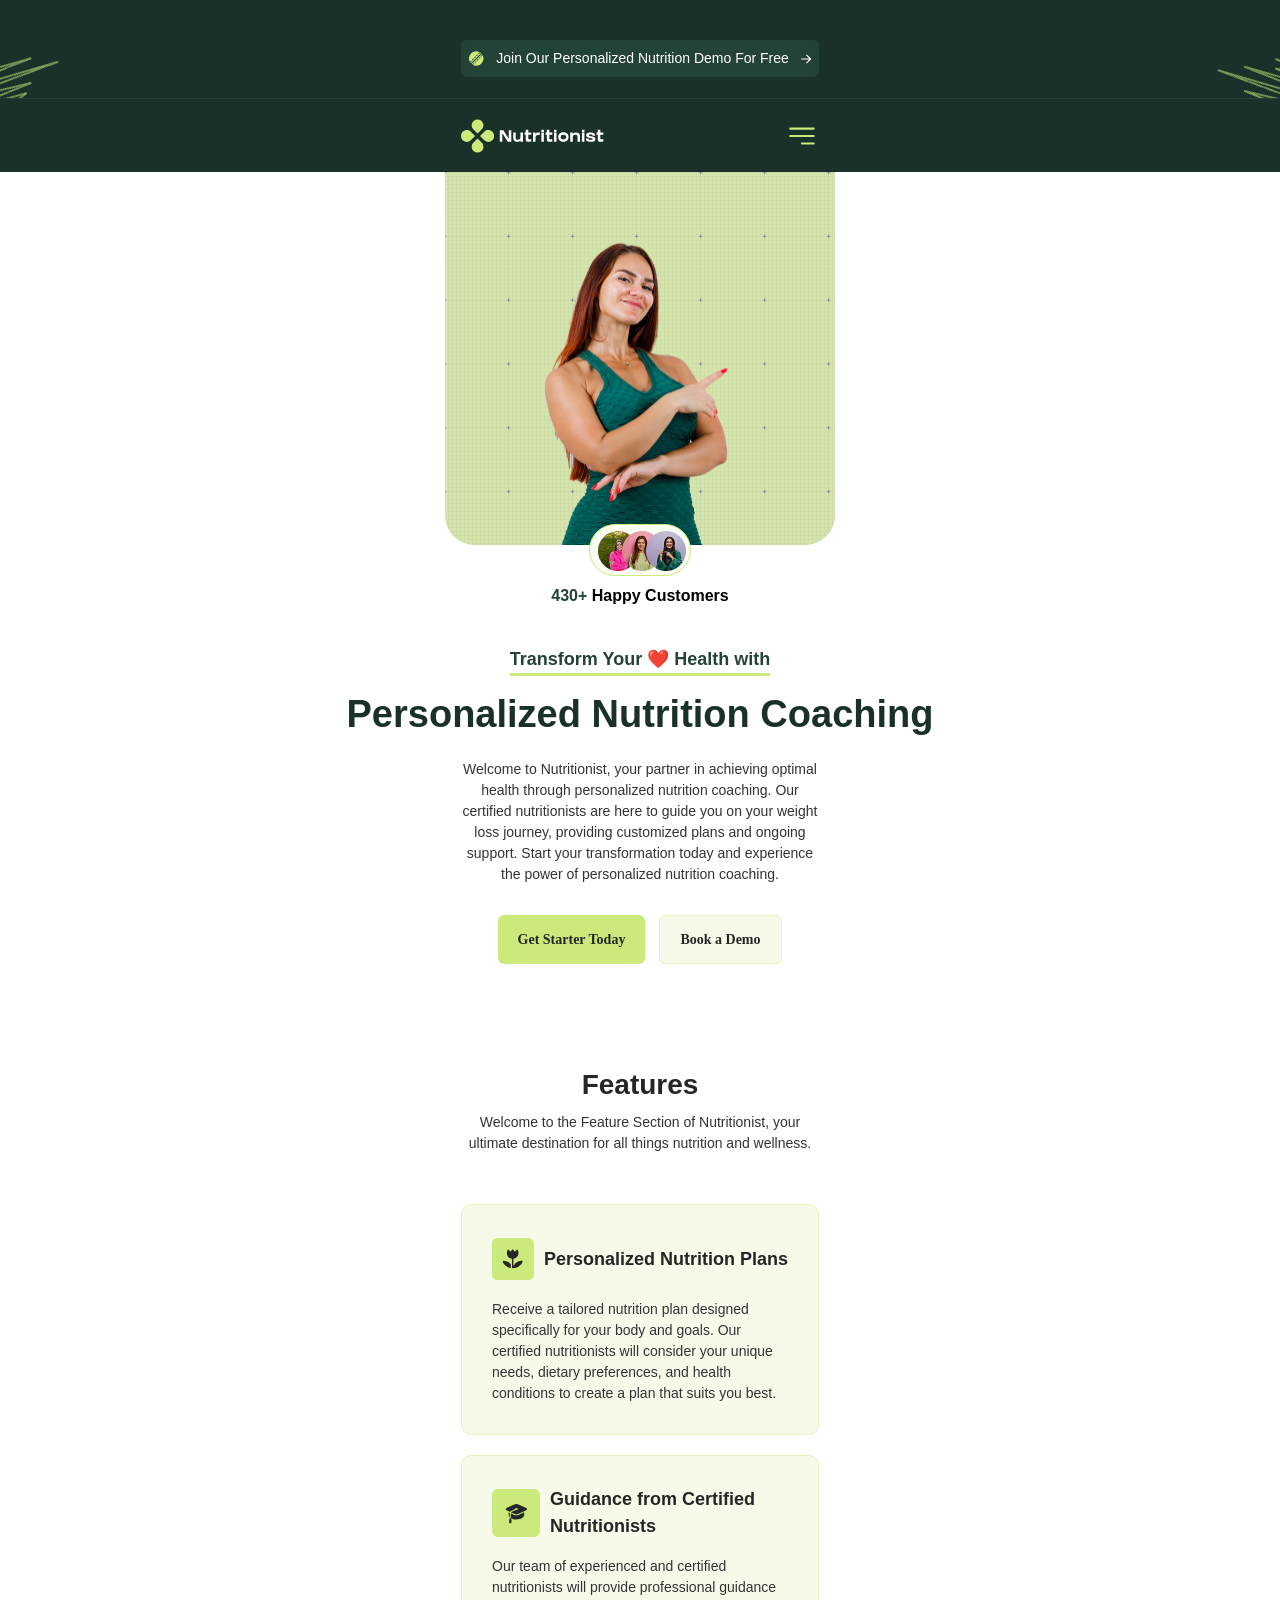
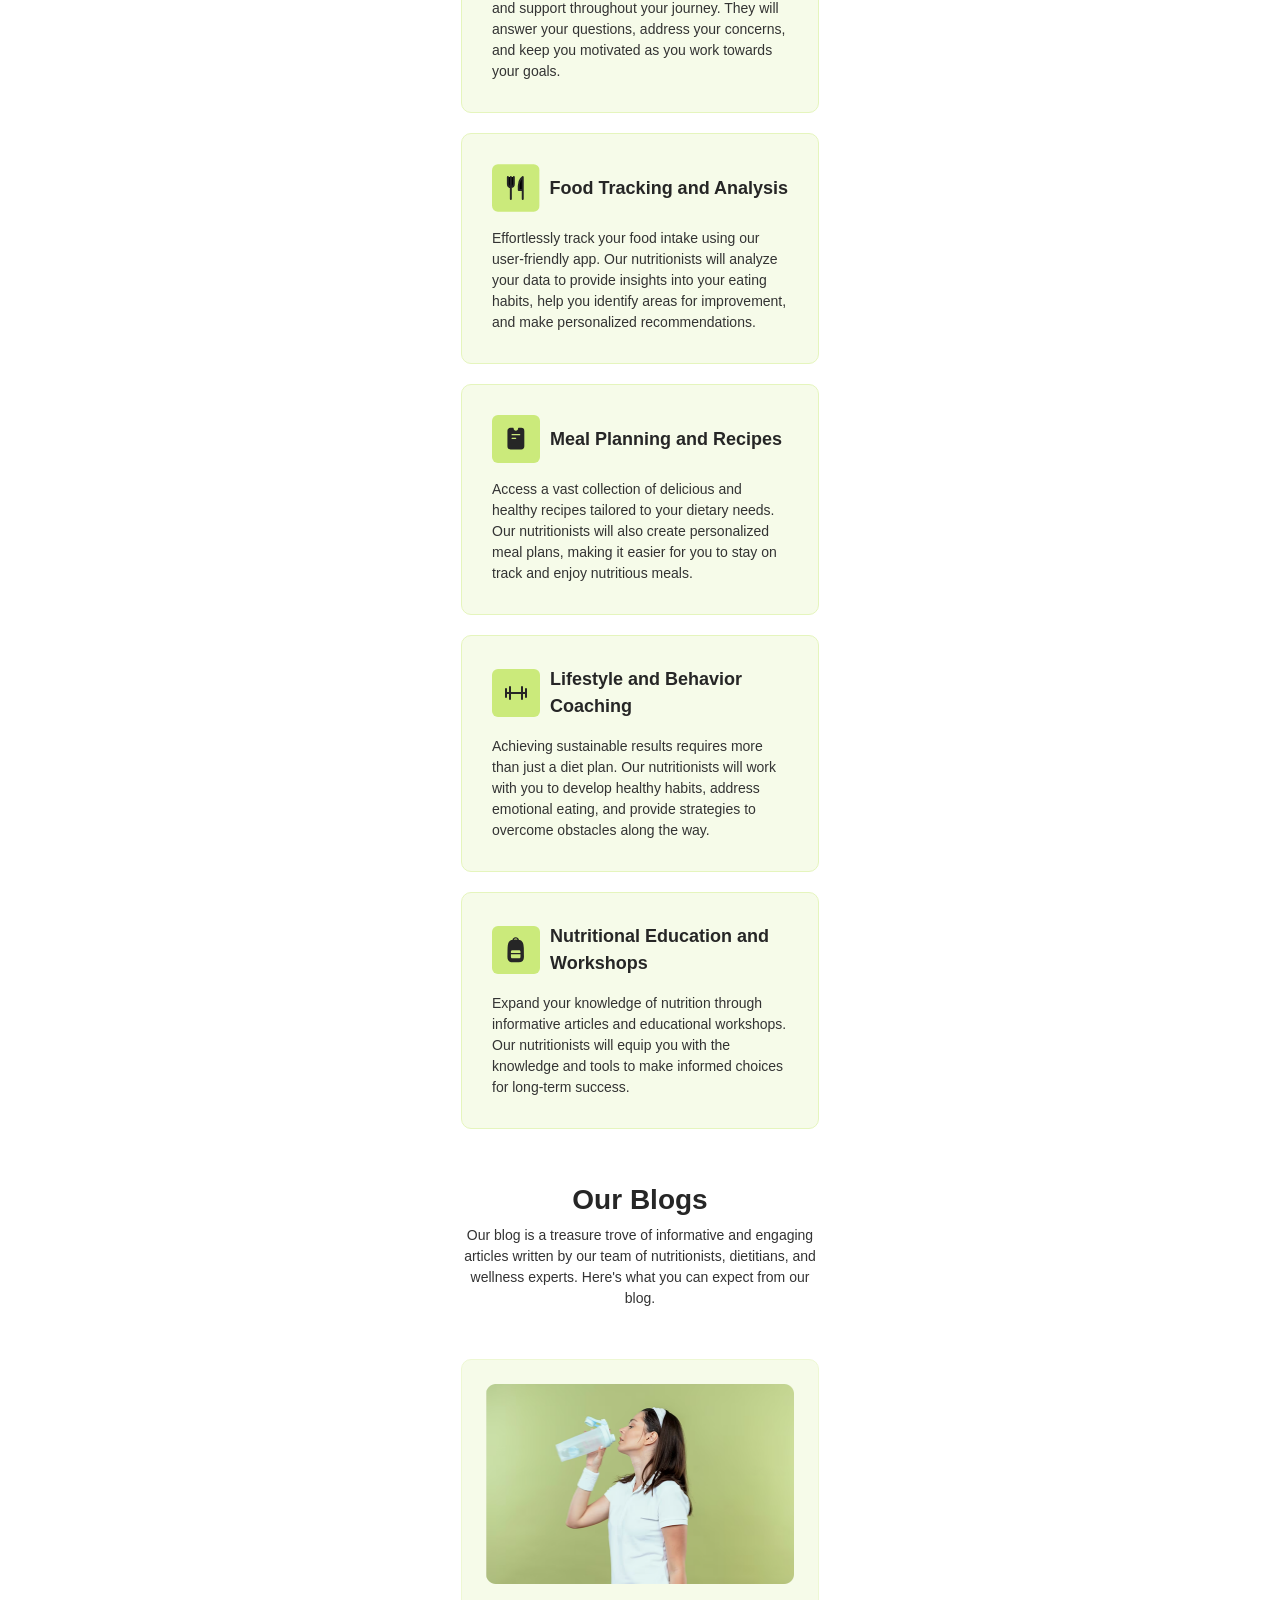
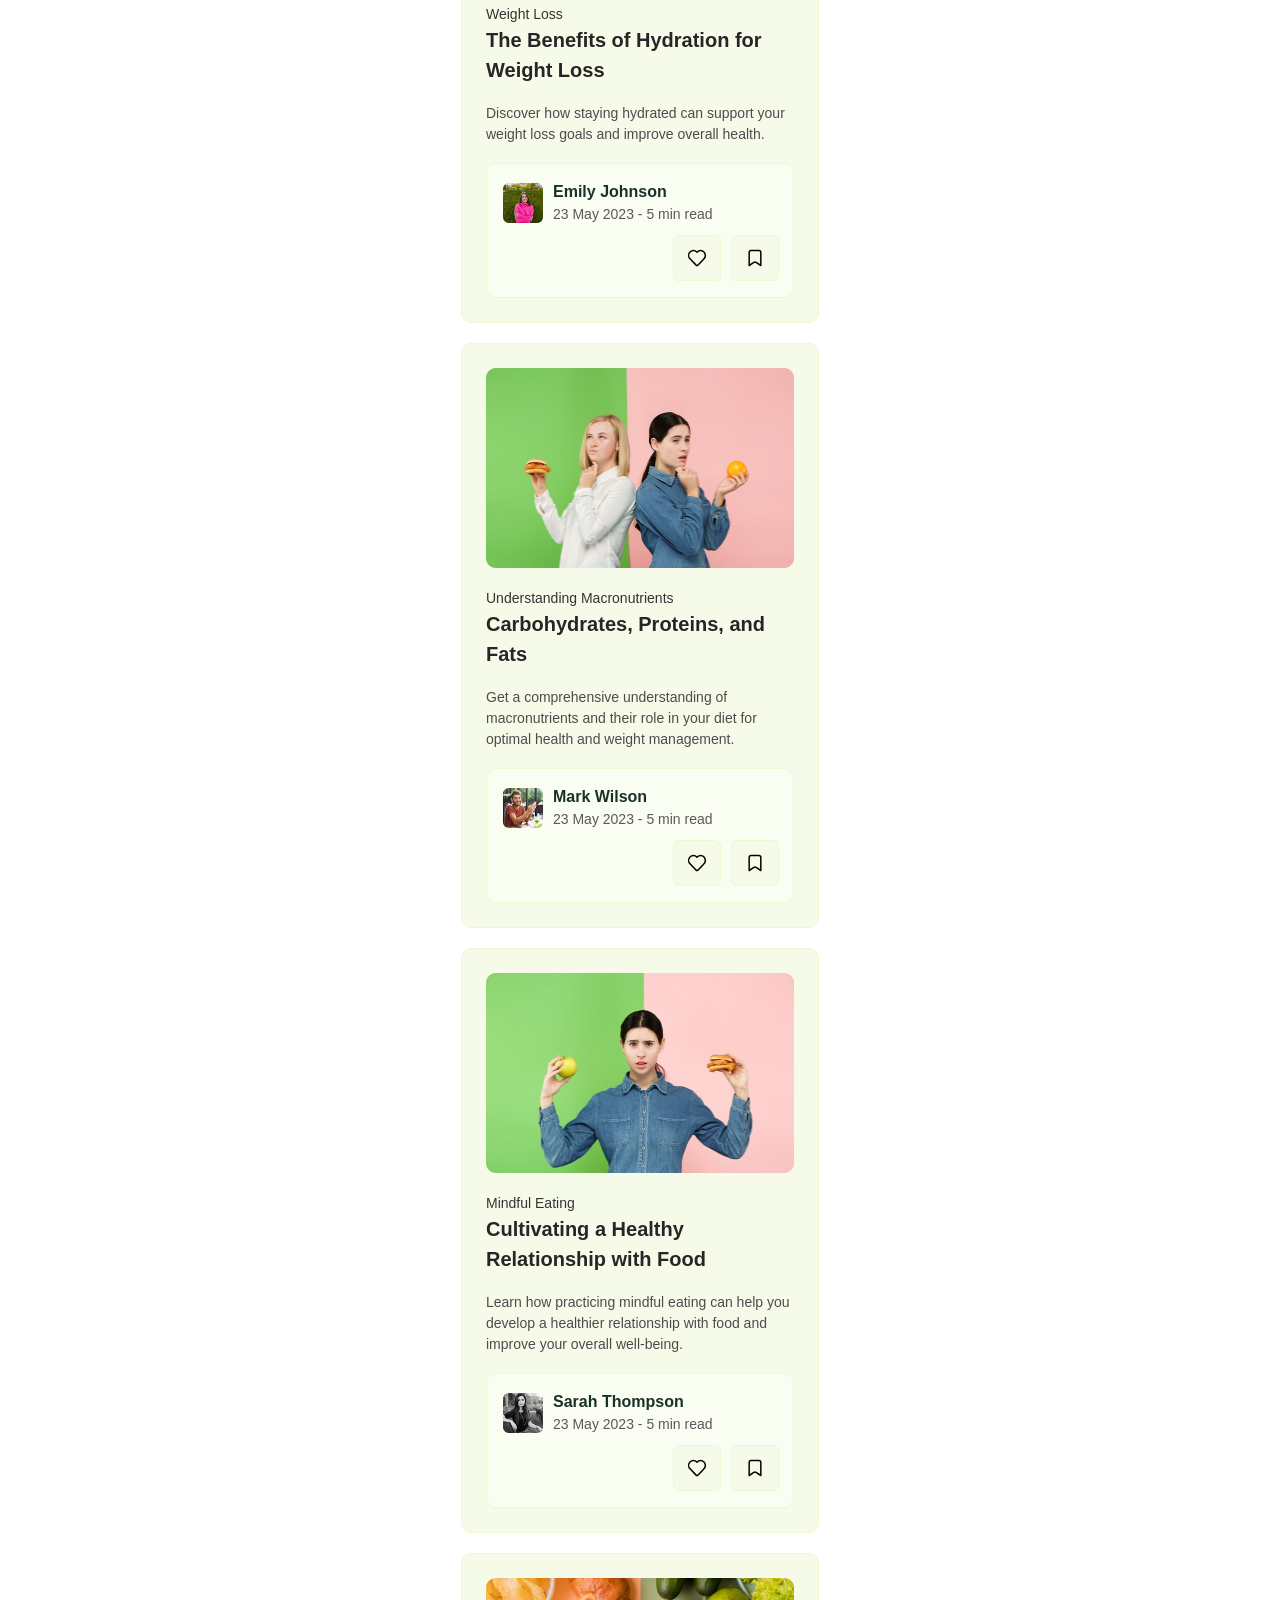
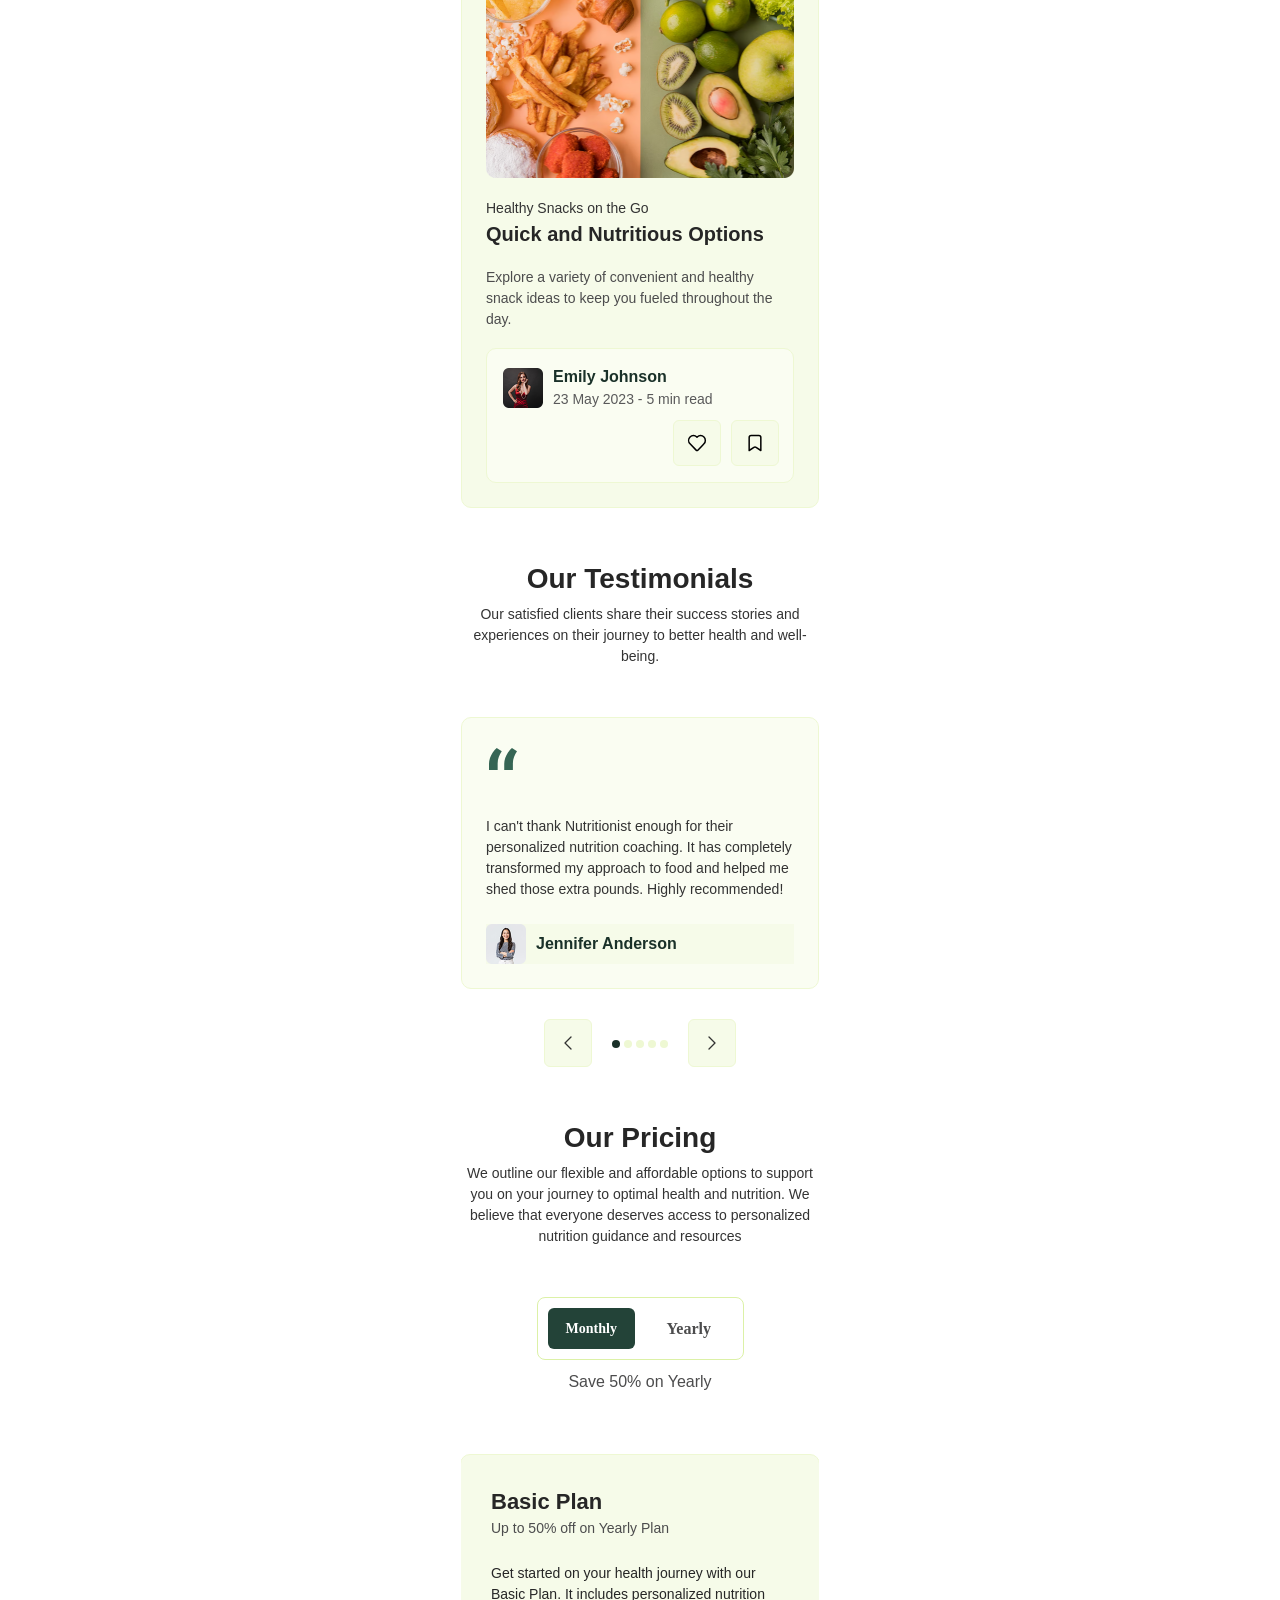
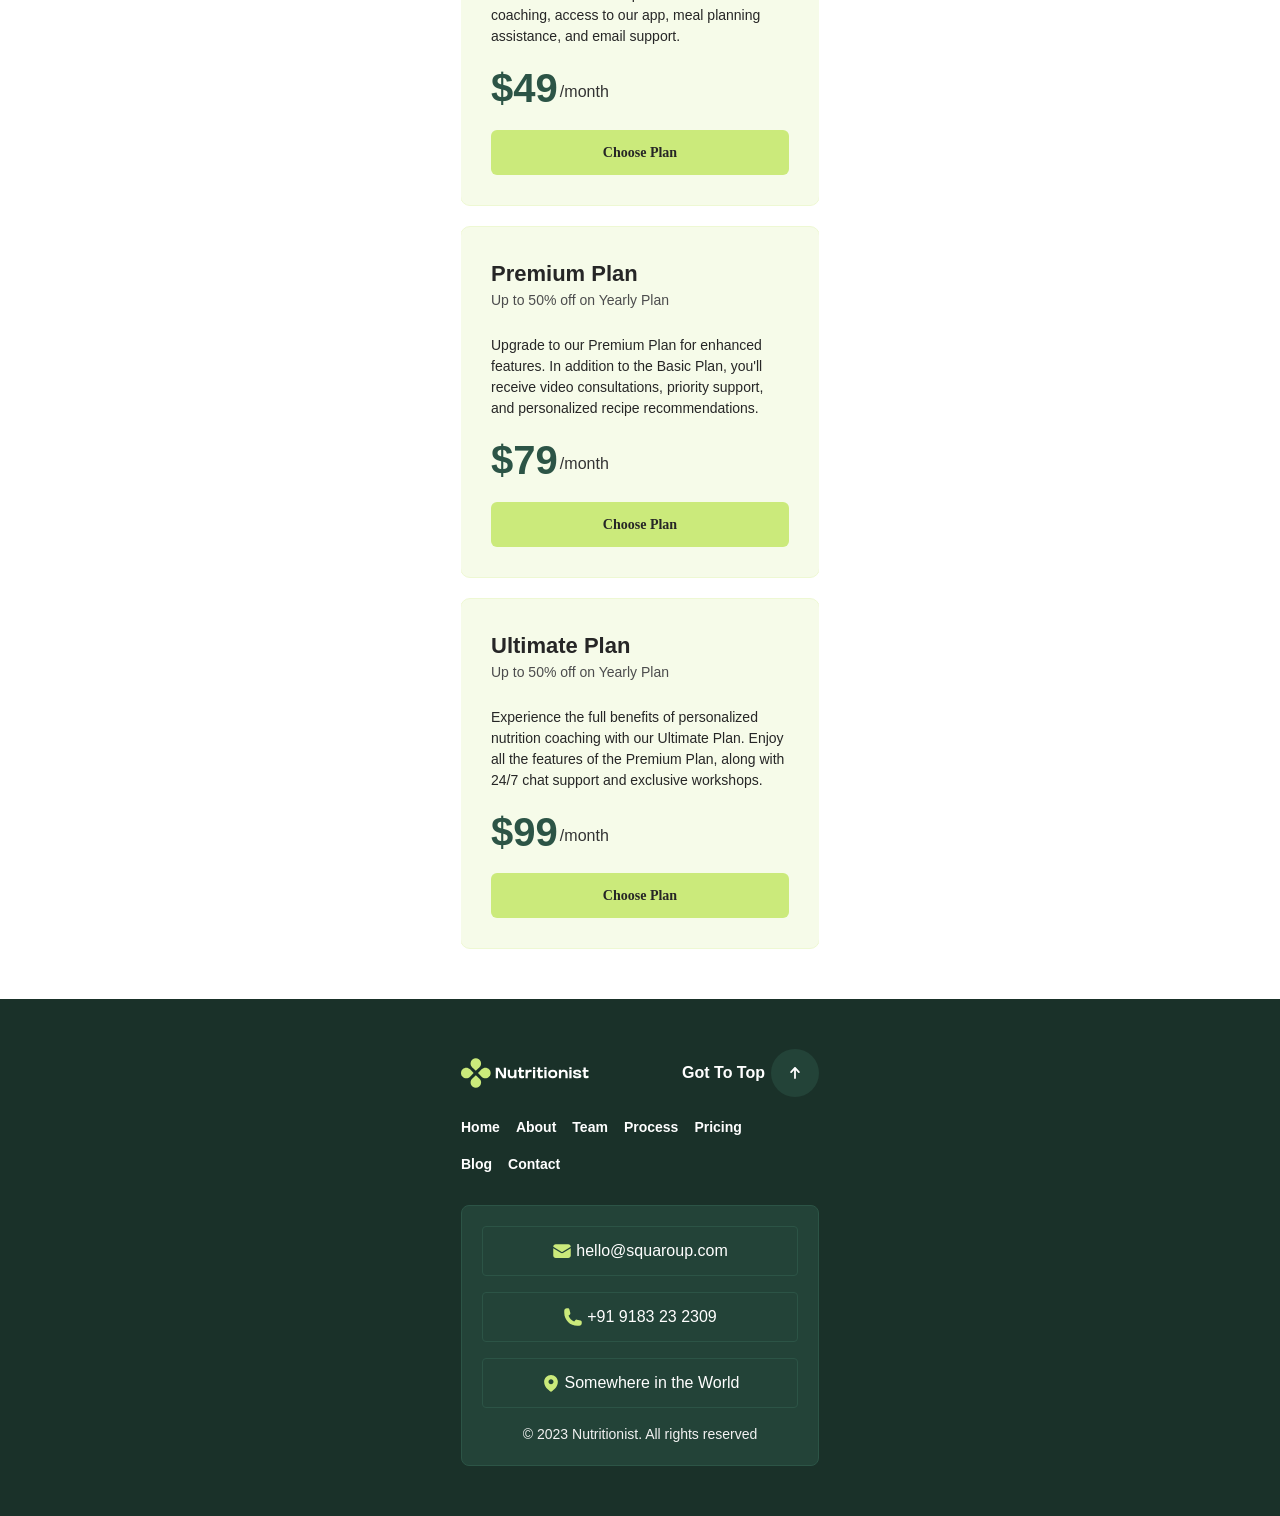
==== commit cece5360: "deploy: 3bbf0349f5d37a3533e725e3898c23309db20451" ====
--- a/index.html
+++ b/index.html
@@ -23,16 +23,16 @@
     <header class="header">
       <div class="container">
         <div class="header__row">
-          <a href="#" title="logo" class="header__logo">
+          <a href="index.html" title="logo" class="header__logo">
             <svg class="header__logo-icon">
               <use href="assets/icons.svg#logo"></use>
             </svg>
           </a>
           <div class="header__wrap">
             <nav class="header__main">
-              <a href="#" title="Home" class="header__link header__link--active">Home</a>
-              <a href="#" title="About" class="header__link">About</a>
-              <a href="#" title="Team" class="header__link">Team</a>
+              <a href="index.htmls" title="Home" class="header__link header__link--active">Home</a>
+              <a href="about.html" title="About" class="header__link">About</a>
+              <a href="team.html" title="Team" class="header__link">Team</a>
               <a href="#" title="Process" class="header__link">Process</a>
               <a href="#" title="Pricing" class="header__link">Pricing</a>
               <a href="#" title="Blog" class="header__link">Blog</a>
--- a/css/home.css
+++ b/css/home.css
@@ -1 +1 @@
-*,*::before,*::after{box-sizing:border-box}*{margin:0;padding:0}html{-webkit-text-size-adjust:100%;-moz-text-size-adjust:100%;text-size-adjust:100%}body{min-height:100vh;line-height:1.5}p,h1,h2,h3,h4,h5,h6{overflow-wrap:break-word}h1,h2,h3,h4,h5,h6{font-size:inherit;font-weight:inherit;margin:0}img,picture,video,canvas,svg{display:block;max-width:100%}input,button,textarea,select{font:inherit;color:inherit}button{cursor:pointer;background:none;border:none}a{color:inherit;text-decoration:none}ul,ol{list-style:none;margin:0;padding:0}.container{max-width:358px;margin:0 auto;overflow-x:hidden}@media(min-width: 1440px){.container{max-width:1280px}}@media(min-width: 1920px){.container{max-width:1596px}}.header{position:sticky;top:98px;z-index:100;background:#1a3129;width:100%;height:74px;padding-top:20px;padding-bottom:20px;overflow:hidden;border-top:1px solid #234338}@media(min-width: 1440px){.header{top:68px;padding-top:16px;padding-bottom:16px;height:77px}}@media(min-width: 1920px){.header{top:72px;height:95px}}.header__row{display:flex;justify-content:flex-start;align-items:center;gap:12px}.header__logo-icon{width:144px;height:34px}@media(min-width: 1920px){.header__logo-icon{width:195px}}.header__burger{width:34px;height:34px;margin-left:auto}@media(min-width: 1440px){.header__burger{display:none}}.header__wrap{display:none}@media(min-width: 1440px){.header__wrap{display:flex;margin-left:auto}}@media(min-width: 1440px){.header__main{display:flex;justify-content:flex-start;align-items:center;gap:20px}}@media(min-width: 1920px){.header__main{gap:26px}}.header__link{color:#fafdf2;font-family:"Urbanist",sans-serif;font-size:14px;font-weight:600;line-height:150%}.header__link--active{color:#cbea7b}@media(min-width: 1920px){.header__link{font-size:18px}}.header__button{width:101px;height:45px;margin-left:30px}@media(min-width: 1920px){.header__button{width:137px;height:55px}}.footer{background:#1a3129;padding-top:50px;padding-bottom:50px}.footer__inner{display:flex;justify-content:space-between;align-items:center;gap:0;flex-wrap:wrap}.footer__logo-icon{width:129px;height:30px}@media(min-width: 1920px){.footer__logo-icon{width:195px;height:45px}}.footer__nav{width:359px;padding-right:66px;margin-top:20px;flex-wrap:wrap;display:flex;justify-content:flex-start;align-items:center;gap:16px}@media(min-width: 1440px){.footer__nav{margin-top:0;width:auto;padding-right:0;justify-content:center}}@media(min-width: 1920px){.footer__nav{gap:26px}}.footer__link{color:#fff;font-family:"Urbanist",sans-serif;font-size:14px;font-weight:600;line-height:150%}@media(min-width: 1920px){.footer__link{font-size:18px}}.footer__top{color:#fff;font-family:"Urbanist",sans-serif;font-size:16px;font-weight:600;line-height:150%;display:flex;justify-content:flex-start;align-items:center;gap:6px}@media(min-width: 1440px){.footer__top{order:1}}@media(min-width: 1920px){.footer__top{gap:20px;font-size:18px}}.footer__top-icon{width:48px;height:48px}@media(min-width: 1920px){.footer__top-icon{width:62px;height:62px}}.footer__info{padding:20px;border-radius:8px;border:1px solid #2c5446;background:#234338;margin-top:30px;display:flex;justify-content:flex-start;align-items:stretch;gap:16px;flex-direction:column}@media(min-width: 1440px){.footer__info{flex-direction:row;align-items:center;padding:14px 26px;margin-top:40px}}@media(min-width: 1920px){.footer__info{margin-top:50px;padding:16px 30px}}.footer__contact{padding:12px;border-radius:4px;color:#fff;font-family:"Urbanist",sans-serif;font-size:16px;font-weight:500;line-height:150%;border:1px solid #2c5446;display:flex;justify-content:center;align-items:center;gap:4px}@media(min-width: 1920px){.footer__contact{padding:14px;font-size:18px;border-radius:6px}}.footer__contact-icon{width:20px;height:20px}.footer__copyright{text-align:center;color:#f2f2f2;font-family:"Urbanist",sans-serif;font-size:14px;font-weight:400;line-height:150%}@media(min-width: 1440px){.footer__copyright{margin-left:auto}}@media(min-width: 1920px){.footer__copyright{font-size:18px}}.banner{position:sticky;top:0;z-index:101;overflow:hidden;background:#1a3129;height:98px;padding-top:40px;padding-bottom:14px}@media(min-width: 1440px){.banner{height:68px;padding-top:14px;padding-bottom:14px}}@media(min-width: 1920px){.banner{height:72px}}.banner__icon{width:18px;height:18px}@media(min-width: 1440px){.banner__icon{width:20px;height:20px}}.banner__content{position:relative;background:#234338;padding:8px;border-radius:6px;display:flex;justify-content:flex-start;align-items:center;gap:12px}@media(min-width: 1440px){.banner__content{max-width:1280px;justify-content:center}}@media(min-width: 1920px){.banner__content{max-width:1596px}}.banner__text{color:#fff;font-family:"Urbanist",sans-serif;font-size:14px;font-weight:500;white-space:nowrap}@media(min-width: 1440px){.banner__text{font-size:16px}}@media(min-width: 1920px){.banner__text{font-size:18px}}.banner__arrow{width:12px;height:12px}.banner__decor{position:absolute;bottom:-26px;width:144px;height:74px;color:#cbea7b}.banner__decor--left{left:-85px}.banner__decor--right{right:-45px;bottom:-34px}@media(min-width: 1440px){.banner__decor{z-index:1;height:40px}.banner__decor--left{left:calc(40% - 443px);bottom:14px}.banner__decor--right{right:calc(40% - 443px);bottom:14px}}.button{border-radius:6px;background:#cbea7b;font-size:14px;color:#262626;font-weight:600;cursor:pointer;transition:all .3s;display:flex;justify-content:center;align-items:center;gap:0}.button:hover{background:#dcf1a7}@media(min-width: 1920px){.button{font-size:18px}}.hero{overflow-x:hidden;padding-bottom:50px;flex-direction:column;display:flex;justify-content:flex-start;align-items:center;gap:0}@media(min-width: 1440px){.hero{flex-direction:row;padding-bottom:115px}}@media(min-width: 1920px){.hero{padding-bottom:150px}}.hero__img{width:390px;height:373px}@media(min-width: 1440px){.hero__img{width:710px;height:712px}}@media(min-width: 1920px){.hero__img{width:949px;height:832px}}.hero__contant{display:flex;justify-content:flex-start;align-items:center;gap:0;flex-direction:column}@media(min-width: 1440px){.hero__contant{padding-left:40px;max-width:610px;align-items:flex-start}}@media(min-width: 1920px){.hero__contant{padding-left:50px;max-width:759px}}.hero__number{color:#234338;font-family:"Urbanist",sans-serif;font-size:16px;font-weight:600;line-height:150%}.hero__customers{margin-top:-21px;display:flex;justify-content:flex-start;align-items:center;gap:8px;flex-direction:column}@media(min-width: 1440px){.hero__customers{margin-top:0;flex-direction:row;order:1;margin-top:50px}}.hero__info{color:#333;text-align:center;font-family:"Urbanist",sans-serif;font-size:14px;font-weight:500;line-height:150%;max-width:358px;margin-top:16px}@media(min-width: 1440px){.hero__info{font-size:16px;min-width:610px;text-align:left}}@media(min-width: 1920px){.hero__info{font-size:18px;margin-top:20px;max-width:759px}}.hero__avatar{padding:6px 8px;width:102px;height:52px;border-radius:58px;border:1px solid #cbea7b;background:#fafdf2;display:flex;justify-content:flex-start;align-items:flex-start;gap:0}@media(min-width: 1920px){.hero__avatar{width:130px;height:68px;padding:8px 10px}}.hero__avatars{width:40px;height:40px}.hero__avatars:nth-child(n+2){margin-left:-16px}@media(min-width: 1920px){.hero__avatars{width:50px;height:50px}}.hero__text{color:#234338;font-family:"Urbanist",sans-serif;font-size:18px;font-weight:600;margin-top:38px;border-bottom:3px solid #cbea7b}@media(min-width: 1440px){.hero__text{font-size:22px;text-align:left;margin-top:0}}@media(min-width: 1920px){.hero__text{font-size:28px}}.hero__title{color:#1a3129;text-align:center;font-family:"Urbanist",sans-serif;font-size:38px;font-weight:700;margin-top:10px}@media(min-width: 1440px){.hero__title{font-size:48px;max-width:560px;text-align:left}}@media(min-width: 1920px){.hero__title{font-size:58px;margin-top:14px}}.hero__count{font-size:16px;font-family:"Urbanist",sans-serif;font-weight:600;line-height:150%}@media(min-width: 1440px){.hero__count{font-size:18px}}@media(min-width: 1920px){.hero__count{font-size:20px}}.hero__controls{margin-top:30px;display:flex;justify-content:flex-start;align-items:center;gap:14px}.hero__btn{width:123px;height:49px;background:#f6fbe9;border:1px solid #e5f5bd}@media(min-width: 1920px){.hero__btn{width:154px;height:59px}}.hero__button{width:147px;height:49px}@media(min-width: 1920px){.hero__button{width:187px;height:59px}}.features{padding-top:50px;padding-bottom:50px}@media(min-width: 1440px){.features{padding-bottom:85px}}@media(min-width: 1920px){.features{padding-bottom:177px}}.features__top{flex-direction:column;display:flex;justify-content:flex-start;align-items:center;gap:0}.features__title{color:#262626;text-align:center;font-family:"Urbanist",sans-serif;font-size:28px;font-weight:700;line-height:150%}@media(min-width: 1440px){.features__title{font-size:38px}}@media(min-width: 1920px){.features__title{font-size:48px}}.features__text{color:#333;text-align:center;font-family:"Urbanist",sans-serif;font-size:14px;font-weight:500;line-height:150%;margin-top:6px}@media(min-width: 1440px){.features__text{font-size:16px}}@media(min-width: 1920px){.features__text{font-size:18px;margin-top:10px}}.features__list{margin-top:50px;flex-direction:column;display:flex;justify-content:flex-start;align-items:center;gap:20px}@media(min-width: 1440px){.features__list{flex-direction:row;flex-wrap:wrap;margin-top:60px}}@media(min-width: 1920px){.features__list{margin-top:80px;gap:30px}}.features__item{padding:30px;border-radius:10px;border:1px solid #e5f5bd;background:#f6fbe9}@media(min-width: 1440px){.features__item{width:calc(50% - 10px);padding:40px}}@media(min-width: 1920px){.features__item{padding:40px 50px;border-radius:12px;width:calc(50% - 22px)}}@media(min-width: 1440px){.features br{display:none}}.features__item-title{color:#262626;font-family:"Urbanist",sans-serif;font-size:18px;font-weight:600;line-height:150%;white-space:nowrap;display:flex;justify-content:flex-start;align-items:center;gap:10px}@media(min-width: 1440px){.features__item-title{font-size:20px}}@media(min-width: 1920px){.features__item-title{font-size:24px}}.features__item-text{color:#333;font-family:"Urbanist",sans-serif;font-size:14px;font-weight:500;line-height:150%;margin-top:16px}@media(min-width: 1440px){.features__item-text{font-size:16px;min-width:572px;margin-top:20px}}@media(min-width: 1920px){.features__item-text{font-size:18px;margin-top:24px}}@media(min-width: 1440px){.features__icon{width:54px;height:54px}}@media(min-width: 1920px){.features__icon{width:68px;height:68px}}.blogs{padding-bottom:50px}@media(min-width: 1440px){.blogs{padding-bottom:100px}}@media(min-width: 1920px){.blogs{padding-bottom:150px}}.blogs__top{flex-direction:column;display:flex;justify-content:flex-start;align-items:center;gap:0}.blogs__title{color:#262626;text-align:center;font-family:"Urbanist",sans-serif;font-size:28px;font-weight:700;line-height:150%}@media(min-width: 1440px){.blogs__title{font-size:38px}}@media(min-width: 1920px){.blogs__title{font-size:48px}}.blogs__text{color:#333;font-family:"Urbanist",sans-serif;font-size:14px;font-weight:500;line-height:150%;text-align:center;margin-top:4px}@media(min-width: 1440px){.blogs__text{font-size:16px;margin-top:6px;max-width:788px}}@media(min-width: 1920px){.blogs__text{font-size:18px;margin-top:10px;max-width:1020px}}.blogs__list{margin-top:50px;flex-direction:column;display:flex;justify-content:flex-start;align-items:center;gap:20px}@media(min-width: 1440px){.blogs__list{flex-direction:row;flex-wrap:wrap;margin-top:60px}}@media(min-width: 1920px){.blogs__list{gap:30px;margin-top:80px}}.blogs__item{padding:24px;border-radius:10px;border:1px solid #eef8d3;background:#f6fbe9}@media(min-width: 1440px){.blogs__item{width:calc(50% - 10px);padding:30px}.blogs__item:nth-child(2),.blogs__item:nth-child(4){order:1}}@media(min-width: 1920px){.blogs__item{width:calc(50% - 16px);padding:40px}}.blogs__img{width:310px;height:200px}@media(min-width: 1440px){.blogs__img{width:570px;height:336px}}@media(min-width: 1920px){.blogs__img{width:703px;height:428px}}.blogs__category{margin-top:20px;color:#333;font-family:"Urbanist",sans-serif;font-size:14px;font-weight:500;line-height:150%}@media(min-width: 1440px){.blogs__category{font-size:16px;margin-top:40px}}@media(min-width: 1920px){.blogs__category{font-size:18px}}.blogs__item-title{color:#262626;font-family:"Urbanist",sans-serif;font-size:20px;font-weight:600;line-height:150%}@media(min-width: 1440px){.blogs__item-title{font-size:22px}}@media(min-width: 1920px){.blogs__item-title{font-size:26px;margin-top:4px}}.blogs__item-text{color:#4c4c4d;font-family:"Urbanist",sans-serif;font-size:14px;font-weight:500;line-height:150%;margin-top:18px}@media(min-width: 1440px){.blogs__item-text{font-size:16px;margin-top:20px}}@media(min-width: 1920px){.blogs__item-text{font-size:18px;margin-top:30px}}.blogs__name{color:#1a3129;font-family:"Urbanist",sans-serif;font-size:16px;font-weight:600;line-height:150%}@media(min-width: 1440px){.blogs__name{font-size:18px}}@media(min-width: 1920px){.blogs__name{font-size:20px}}.blogs__meta{color:#59595a;font-family:"Urbanist",sans-serif;font-size:14px;font-weight:500;line-height:150%}@media(min-width: 1440px){.blogs__meta{font-size:16px}}@media(min-width: 1920px){.blogs__meta{font-size:18px}}.blogs__avatar{width:40px;height:40px}@media(min-width: 1440px){.blogs__avatar{width:50px;height:50px}}@media(min-width: 1920px){.blogs__avatar{width:60px;height:60px}}.blogs__footer{margin-top:18px;padding:16px 14px 16px 16px;border-radius:10px;border:1px solid #eef8d3;background:#fafdf2;flex-wrap:wrap;display:flex;justify-content:flex-start;align-items:center;gap:10px}@media(min-width: 1440px){.blogs__footer{margin-top:20px}}@media(min-width: 1920px){.blogs__footer{padding:20px 16px 20px 16px;border-radius:12px;margin-top:30px;gap:16px}}.blogs__btn{width:48px;height:46px;border-radius:6px;border:1px solid #eef8d3;background:#f6fbe9;display:flex;justify-content:center;align-items:center;gap:0}@media(min-width: 1920px){.blogs__btn{width:60px;height:60px}}.blogs__actions{width:100%;display:flex;justify-content:flex-end;align-items:center;gap:10px}@media(min-width: 1440px){.blogs__actions{width:auto;margin-left:auto}}.testimonials{padding-bottom:50px}@media(min-width: 1440px){.testimonials{padding-bottom:100px}}@media(min-width: 1920px){.testimonials{padding-bottom:177px}}.testimonials__top{flex-direction:column;display:flex;justify-content:flex-start;align-items:center;gap:0}.testimonials__title{color:#262626;text-align:center;font-family:"Urbanist",sans-serif;font-size:28px;font-weight:700;line-height:150%}@media(min-width: 1440px){.testimonials__title{font-size:38px}}@media(min-width: 1920px){.testimonials__title{font-size:48px}}.testimonials__text{color:#333;font-family:"Urbanist",sans-serif;font-size:14px;font-weight:500;line-height:150%;text-align:center;margin-top:4px}@media(min-width: 1440px){.testimonials__text{font-size:16px;margin-top:6px;max-width:788px}}@media(min-width: 1920px){.testimonials__text{font-size:18px;margin-top:10px;max-width:1020px}}.testimonials__list{margin-top:50px;flex-direction:column;display:flex;justify-content:flex-start;align-items:center;gap:0}@media(min-width: 1440px){.testimonials__list{margin-top:60px;flex-direction:row;display:flex;justify-content:flex-start;align-items:stretch;gap:20px}}@media(min-width: 1920px){.testimonials__list{margin-top:80px}}.testimonials__item{padding:24px;border-radius:10px;border:1px solid #eef8d3;background:#fafdf2}.testimonials__item:nth-child(2),.testimonials__item:nth-child(3){display:none}@media(min-width: 1440px){.testimonials__item:nth-child(2),.testimonials__item:nth-child(3){display:block;padding:30px}}@media(min-width: 1920px){.testimonials__item:nth-child(2),.testimonials__item:nth-child(3){padding:40px}}@media(min-width: 1920px){.testimonials .icon-quote{width:40px;height:40px}}.testimonials__item-text{color:#333;font-family:"Urbanist",sans-serif;font-size:14px;font-weight:500;line-height:150%;margin-top:40px}@media(min-width: 1440px){.testimonials__item-text{font-size:16px;max-width:670px}}@media(min-width: 1920px){.testimonials__item-text{font-size:18px;width:427px;margin-top:50px}}.testimonials__author{margin-top:24px;background:#f6fbe9;display:flex;justify-content:flex-start;align-items:center;gap:10px}@media(min-width: 1440px){.testimonials__author{margin-top:30px}}@media(min-width: 1920px){.testimonials__author{margin-top:40px}}.testimonials__avatar{width:40px;height:40px}@media(min-width: 1440px){.testimonials__avatar{width:50px;height:50px}}@media(min-width: 1920px){.testimonials__avatar{width:60px;height:60px}}.testimonials__controls{margin-top:30px;display:flex;justify-content:center;align-items:center;gap:20px}@media(min-width: 1920px){.testimonials__controls{margin-top:50px;gap:30px}}.testimonials__arrow{width:48px;height:48px;border-radius:6px;border:1px solid #eef8d3;background:#f6fbe9;display:flex;justify-content:center;align-items:center;gap:0}@media(min-width: 1920px){.testimonials__arrow{width:58px;height:58px}}.testimonials__dot{width:8px;height:8px;border-radius:50%;background:#eef8d3}.testimonials__dot--active{background:#1a3129}.testimonials__name{color:#1a3129;font-family:"Urbanist",sans-serif;font-size:16px;font-weight:600;line-height:150%}@media(min-width: 1440px){.testimonials__name{font-size:16px}}@media(min-width: 1920px){.testimonials{font-size:18px}}.pricing{padding-bottom:50px}@media(min-width: 1440px){.pricing{padding-bottom:100px}}@media(min-width: 1920px){.pricing{padding-bottom:150px}}.pricing__top{flex-direction:column;display:flex;justify-content:flex-start;align-items:center;gap:0}.pricing__title{color:#262626;text-align:center;font-family:"Urbanist",sans-serif;font-size:28px;font-weight:700;line-height:150%}@media(min-width: 1440px){.pricing__title{font-size:38px}}@media(min-width: 1920px){.pricing__title{font-size:48px}}.pricing__text{color:#333;font-family:"Urbanist",sans-serif;font-size:14px;font-weight:500;line-height:150%;text-align:center;margin-top:4px}@media(min-width: 1440px){.pricing__text{font-size:16px;margin-top:6px;max-width:766px}}@media(min-width: 1920px){.pricing__text{font-size:18px;margin-top:10px;max-width:964px}}.pricing__wrapper{margin-top:50px;flex-direction:column;display:flex;justify-content:flex-start;align-items:center;gap:0}@media(min-width: 1440px){.pricing__wrapper{margin-top:60px}}@media(min-width: 1920px){.pricing__wrapper{margin-top:80px}}.pricing__toggle{padding:10px;border-radius:8px;width:207px;border:1px solid #dcf1a7;display:flex;justify-content:flex-start;align-items:flex-start;gap:10px}@media(min-width: 1920px){.pricing__toggle{font-size:18px;margin-top:10px;width:233px}}.pricing__button{width:99px;height:41px;color:#fff;font-weight:600;line-height:150%;background:#234338}.pricing__button--btn{background:rgba(0,0,0,0);border-radius:100px;color:#4c4c4d}@media(min-width: 1920px){.pricing__button{width:114px;height:47px}}.pricing__note{color:#4c4c4d;text-align:center;font-family:"Urbanist",sans-serif;font-size:16px;font-weight:500;line-height:150%;margin-top:10px}@media(min-width: 1920px){.pricing__note{font-size:18px;margin-top:14px}}.pricing__list{margin-top:60px;flex-direction:column;display:flex;justify-content:flex-start;align-items:center;gap:20px}@media(min-width: 1440px){.pricing__list{margin-top:40px;flex-direction:row}}@media(min-width: 1920px){.pricing__list{margin-top:50px;gap:30px}}.pricing__item{padding:30px;border-radius:10px;border:1px solid #eef8d3;background:#f6fbe9}@media(min-width: 1440px){.pricing__item{padding:40px}}@media(min-width: 1920px){.pricing__item{padding:50px}}.pricing__item-title{color:#262626;font-family:"Urbanist",sans-serif;font-size:22px;font-weight:600;line-height:150%}@media(min-width: 1440px){.pricing__item-title{font-size:30px}}.pricing__item-text{color:#4c4c4d;font-family:"Urbanist",sans-serif;font-size:14px;font-weight:500;line-height:150%}@media(min-width: 1440px){.pricing__item-text{font-size:16px}}@media(min-width: 1920px){.pricing__item-text{font-size:18px}}.pricing__sab-text{color:#262626;font-family:"Urbanist",sans-serif;font-size:14px;font-weight:500;line-height:150%;margin-top:24px}@media(min-width: 1440px){.pricing__sab-text{font-size:16px;margin-top:30px}}@media(min-width: 1920px){.pricing__sab-text{font-size:18px;margin-top:40px;max-width:412px}}.pricing__money{color:#2c5446;font-family:"Urbanist",sans-serif;font-size:40px;font-weight:700;line-height:87.523%;margin-top:24px}@media(min-width: 1440px){.pricing__money{margin-top:30px}}@media(min-width: 1920px){.pricing__money{font-size:50px;margin-top:40px}}.pricing__period{color:#333;font-family:"Urbanist",sans-serif;font-size:16px;font-weight:500;line-height:150%;margin-left:-9px;vertical-align:5px}@media(min-width: 1920px){.pricing__period{font-size:18px}}.pricing__btn{width:298px;margin-top:24px;height:45px}@media(min-width: 1440px){.pricing__btn{width:333px}}@media(min-width: 1920px){.pricing__btn{width:412px;height:58px;margin-top:34px}}+*,*::before,*::after{box-sizing:border-box}*{margin:0;padding:0}html{-webkit-text-size-adjust:100%;-moz-text-size-adjust:100%;text-size-adjust:100%}body{min-height:100vh;line-height:1.5}p,h1,h2,h3,h4,h5,h6{overflow-wrap:break-word}h1,h2,h3,h4,h5,h6{font-size:inherit;font-weight:inherit;margin:0}img,picture,video,canvas,svg{display:block;max-width:100%}input,button,textarea,select{font:inherit;color:inherit}button{cursor:pointer;background:none;border:none}a{color:inherit;text-decoration:none}ul,ol{list-style:none;margin:0;padding:0}.container{max-width:358px;margin:0 auto;overflow-x:clip}@media(min-width: 1440px){.container{max-width:1280px}}@media(min-width: 1920px){.container{max-width:1596px}}.header{position:sticky;top:98px;z-index:100;background:#1a3129;width:100%;height:74px;padding-top:20px;padding-bottom:20px;overflow:hidden;border-top:1px solid #234338}@media(min-width: 1440px){.header{top:68px;padding-top:16px;padding-bottom:16px;height:77px}}@media(min-width: 1920px){.header{top:72px;height:95px}}.header__row{display:flex;justify-content:flex-start;align-items:center;gap:12px}.header__logo-icon{width:144px;height:34px}@media(min-width: 1920px){.header__logo-icon{width:195px}}.header__burger{width:34px;height:34px;margin-left:auto}@media(min-width: 1440px){.header__burger{display:none}}.header__wrap{display:none}@media(min-width: 1440px){.header__wrap{display:flex;margin-left:auto}}@media(min-width: 1440px){.header__main{display:flex;justify-content:flex-start;align-items:center;gap:20px}}@media(min-width: 1920px){.header__main{gap:26px}}.header__link{color:#fafdf2;font-family:"Urbanist",sans-serif;font-size:14px;font-weight:600;line-height:150%}.header__link--active{color:#cbea7b}@media(min-width: 1920px){.header__link{font-size:18px}}.header__button{width:101px;height:45px;margin-left:30px}@media(min-width: 1920px){.header__button{width:137px;height:55px}}.footer{background:#1a3129;padding-top:50px;padding-bottom:50px}.footer__inner{display:flex;justify-content:space-between;align-items:center;gap:0;flex-wrap:wrap}.footer__logo-icon{width:129px;height:30px}@media(min-width: 1920px){.footer__logo-icon{width:195px;height:45px}}.footer__nav{width:359px;padding-right:66px;margin-top:20px;flex-wrap:wrap;display:flex;justify-content:flex-start;align-items:center;gap:16px}@media(min-width: 1440px){.footer__nav{margin-top:0;width:auto;padding-right:0;justify-content:center}}@media(min-width: 1920px){.footer__nav{gap:26px}}.footer__link{color:#fff;font-family:"Urbanist",sans-serif;font-size:14px;font-weight:600;line-height:150%}.footer__link:hover{color:#bcdcd1}@media(min-width: 1920px){.footer__link{font-size:18px}}.footer__top{color:#fff;font-family:"Urbanist",sans-serif;font-size:16px;font-weight:600;line-height:150%;display:flex;justify-content:flex-start;align-items:center;gap:6px}@media(min-width: 1440px){.footer__top{order:1}}@media(min-width: 1920px){.footer__top{gap:20px;font-size:18px}}.footer__top-icon{width:48px;height:48px}@media(min-width: 1920px){.footer__top-icon{width:62px;height:62px}}.footer__info{padding:20px;border-radius:8px;border:1px solid #2c5446;background:#234338;margin-top:30px;display:flex;justify-content:flex-start;align-items:stretch;gap:16px;flex-direction:column}@media(min-width: 1440px){.footer__info{flex-direction:row;align-items:center;padding:14px 26px;margin-top:40px}}@media(min-width: 1920px){.footer__info{margin-top:50px;padding:16px 30px}}.footer__contact{padding:12px;border-radius:4px;color:#fff;font-family:"Urbanist",sans-serif;font-size:16px;font-weight:500;line-height:150%;border:1px solid #2c5446;display:flex;justify-content:center;align-items:center;gap:4px}@media(min-width: 1920px){.footer__contact{padding:14px;font-size:18px;border-radius:6px}}.footer__contact-icon{width:20px;height:20px}.footer__copyright{text-align:center;color:#f2f2f2;font-family:"Urbanist",sans-serif;font-size:14px;font-weight:400;line-height:150%}@media(min-width: 1440px){.footer__copyright{margin-left:auto}}@media(min-width: 1920px){.footer__copyright{font-size:18px}}.banner{position:sticky;top:0;z-index:101;overflow:hidden;background:#1a3129;height:98px;padding-top:40px;padding-bottom:14px}@media(min-width: 1440px){.banner{height:68px;padding-top:14px;padding-bottom:14px}}@media(min-width: 1920px){.banner{height:72px}}.banner__icon{width:18px;height:18px}@media(min-width: 1440px){.banner__icon{width:20px;height:20px}}.banner__content{position:relative;background:#234338;padding:8px;border-radius:6px;display:flex;justify-content:flex-start;align-items:center;gap:12px}@media(min-width: 1440px){.banner__content{max-width:1280px;justify-content:center}}@media(min-width: 1920px){.banner__content{max-width:1596px}}.banner__text{color:#fff;font-family:"Urbanist",sans-serif;font-size:14px;font-weight:500;white-space:nowrap}@media(min-width: 1440px){.banner__text{font-size:16px}}@media(min-width: 1920px){.banner__text{font-size:18px}}.banner__arrow{width:12px;height:12px}.banner__decor{position:absolute;bottom:-26px;width:144px;height:74px;color:#cbea7b}.banner__decor--left{left:-85px}.banner__decor--right{right:-45px;bottom:-34px}@media(min-width: 1440px){.banner__decor{z-index:1;height:40px}.banner__decor--left{left:calc(40% - 443px);bottom:14px}.banner__decor--right{right:calc(40% - 443px);bottom:14px}}.button{border-radius:6px;background:#cbea7b;font-size:14px;color:#262626;font-weight:600;cursor:pointer;transition:all .3s;display:flex;justify-content:center;align-items:center;gap:0}.button:hover{background:#dcf1a7}@media(min-width: 1920px){.button{font-size:18px}}.hero{overflow-x:hidden;padding-bottom:50px;flex-direction:column;display:flex;justify-content:flex-start;align-items:center;gap:0}@media(min-width: 1440px){.hero{flex-direction:row;padding-bottom:115px}}@media(min-width: 1920px){.hero{padding-bottom:150px}}.hero__img{width:390px;height:373px}@media(min-width: 1440px){.hero__img{width:710px;height:712px}}@media(min-width: 1920px){.hero__img{width:949px;height:832px}}.hero__contant{display:flex;justify-content:flex-start;align-items:center;gap:0;flex-direction:column}@media(min-width: 1440px){.hero__contant{padding-left:40px;max-width:610px;align-items:flex-start}}@media(min-width: 1920px){.hero__contant{padding-left:50px;max-width:759px}}.hero__number{color:#234338;font-family:"Urbanist",sans-serif;font-size:16px;font-weight:600;line-height:150%}.hero__customers{margin-top:-21px;display:flex;justify-content:flex-start;align-items:center;gap:8px;flex-direction:column}@media(min-width: 1440px){.hero__customers{margin-top:0;flex-direction:row;order:1;margin-top:50px}}.hero__info{color:#333;text-align:center;font-family:"Urbanist",sans-serif;font-size:14px;font-weight:500;line-height:150%;max-width:358px;margin-top:16px}@media(min-width: 1440px){.hero__info{font-size:16px;min-width:610px;text-align:left}}@media(min-width: 1920px){.hero__info{font-size:18px;margin-top:20px;max-width:759px}}.hero__avatar{padding:6px 8px;width:102px;height:52px;border-radius:58px;border:1px solid #cbea7b;background:#fafdf2;display:flex;justify-content:flex-start;align-items:flex-start;gap:0}@media(min-width: 1920px){.hero__avatar{width:130px;height:68px;padding:8px 10px}}.hero__avatars{width:40px;height:40px}.hero__avatars:nth-child(n+2){margin-left:-16px}@media(min-width: 1920px){.hero__avatars{width:50px;height:50px}}.hero__text{color:#234338;font-family:"Urbanist",sans-serif;font-size:18px;font-weight:600;margin-top:38px;border-bottom:3px solid #cbea7b}@media(min-width: 1440px){.hero__text{font-size:22px;text-align:left;margin-top:0}}@media(min-width: 1920px){.hero__text{font-size:28px}}.hero__title{color:#1a3129;text-align:center;font-family:"Urbanist",sans-serif;font-size:38px;font-weight:700;margin-top:10px}@media(min-width: 1440px){.hero__title{font-size:48px;max-width:560px;text-align:left}}@media(min-width: 1920px){.hero__title{font-size:58px;margin-top:14px}}.hero__count{font-size:16px;font-family:"Urbanist",sans-serif;font-weight:600;line-height:150%}@media(min-width: 1440px){.hero__count{font-size:18px}}@media(min-width: 1920px){.hero__count{font-size:20px}}.hero__controls{margin-top:30px;display:flex;justify-content:flex-start;align-items:center;gap:14px}.hero__btn{width:123px;height:49px;background:#f6fbe9;border:1px solid #e5f5bd}@media(min-width: 1920px){.hero__btn{width:154px;height:59px}}.hero__button{width:147px;height:49px}@media(min-width: 1920px){.hero__button{width:187px;height:59px}}.features{padding-top:50px;padding-bottom:50px}@media(min-width: 1440px){.features{padding-bottom:85px}}@media(min-width: 1920px){.features{padding-bottom:177px}}.features__top{flex-direction:column;display:flex;justify-content:flex-start;align-items:center;gap:0}.features__title{color:#262626;text-align:center;font-family:"Urbanist",sans-serif;font-size:28px;font-weight:700;line-height:150%}@media(min-width: 1440px){.features__title{font-size:38px}}@media(min-width: 1920px){.features__title{font-size:48px}}.features__text{color:#333;text-align:center;font-family:"Urbanist",sans-serif;font-size:14px;font-weight:500;line-height:150%;margin-top:6px}@media(min-width: 1440px){.features__text{font-size:16px}}@media(min-width: 1920px){.features__text{font-size:18px;margin-top:10px}}.features__list{margin-top:50px;flex-direction:column;display:flex;justify-content:flex-start;align-items:center;gap:20px}@media(min-width: 1440px){.features__list{flex-direction:row;flex-wrap:wrap;margin-top:60px}}@media(min-width: 1920px){.features__list{margin-top:80px;gap:30px}}.features__item{padding:30px;border-radius:10px;border:1px solid #e5f5bd;background:#f6fbe9}@media(min-width: 1440px){.features__item{width:calc(50% - 10px);padding:40px}}@media(min-width: 1920px){.features__item{padding:40px 50px;border-radius:12px;width:calc(50% - 22px)}}@media(min-width: 1440px){.features br{display:none}}.features__item-title{color:#262626;font-family:"Urbanist",sans-serif;font-size:18px;font-weight:600;line-height:150%;white-space:nowrap;display:flex;justify-content:flex-start;align-items:center;gap:10px}@media(min-width: 1440px){.features__item-title{font-size:20px}}@media(min-width: 1920px){.features__item-title{font-size:24px}}.features__item-text{color:#333;font-family:"Urbanist",sans-serif;font-size:14px;font-weight:500;line-height:150%;margin-top:16px}@media(min-width: 1440px){.features__item-text{font-size:16px;min-width:572px;margin-top:20px}}@media(min-width: 1920px){.features__item-text{font-size:18px;margin-top:24px}}@media(min-width: 1440px){.features__icon{width:54px;height:54px}}@media(min-width: 1920px){.features__icon{width:68px;height:68px}}.blogs{padding-bottom:50px}@media(min-width: 1440px){.blogs{padding-bottom:100px}}@media(min-width: 1920px){.blogs{padding-bottom:150px}}.blogs__top{flex-direction:column;display:flex;justify-content:flex-start;align-items:center;gap:0}.blogs__title{color:#262626;text-align:center;font-family:"Urbanist",sans-serif;font-size:28px;font-weight:700;line-height:150%}@media(min-width: 1440px){.blogs__title{font-size:38px}}@media(min-width: 1920px){.blogs__title{font-size:48px}}.blogs__text{color:#333;font-family:"Urbanist",sans-serif;font-size:14px;font-weight:500;line-height:150%;text-align:center;margin-top:4px}@media(min-width: 1440px){.blogs__text{font-size:16px;margin-top:6px;max-width:788px}}@media(min-width: 1920px){.blogs__text{font-size:18px;margin-top:10px;max-width:1020px}}.blogs__list{margin-top:50px;flex-direction:column;display:flex;justify-content:flex-start;align-items:center;gap:20px}@media(min-width: 1440px){.blogs__list{flex-direction:row;flex-wrap:wrap;margin-top:60px}}@media(min-width: 1920px){.blogs__list{gap:30px;margin-top:80px}}.blogs__item{padding:24px;border-radius:10px;border:1px solid #eef8d3;background:#f6fbe9}@media(min-width: 1440px){.blogs__item{width:calc(50% - 10px);padding:30px}.blogs__item:nth-child(2),.blogs__item:nth-child(4){order:1}}@media(min-width: 1920px){.blogs__item{width:calc(50% - 16px);padding:40px}}.blogs__img{width:310px;height:200px}@media(min-width: 1440px){.blogs__img{width:570px;height:336px}}@media(min-width: 1920px){.blogs__img{width:703px;height:428px}}.blogs__category{margin-top:20px;color:#333;font-family:"Urbanist",sans-serif;font-size:14px;font-weight:500;line-height:150%}@media(min-width: 1440px){.blogs__category{font-size:16px;margin-top:40px}}@media(min-width: 1920px){.blogs__category{font-size:18px}}.blogs__item-title{color:#262626;font-family:"Urbanist",sans-serif;font-size:20px;font-weight:600;line-height:150%}@media(min-width: 1440px){.blogs__item-title{font-size:22px}}@media(min-width: 1920px){.blogs__item-title{font-size:26px;margin-top:4px}}.blogs__item-text{color:#4c4c4d;font-family:"Urbanist",sans-serif;font-size:14px;font-weight:500;line-height:150%;margin-top:18px}@media(min-width: 1440px){.blogs__item-text{font-size:16px;margin-top:20px}}@media(min-width: 1920px){.blogs__item-text{font-size:18px;margin-top:30px}}.blogs__name{color:#1a3129;font-family:"Urbanist",sans-serif;font-size:16px;font-weight:600;line-height:150%}@media(min-width: 1440px){.blogs__name{font-size:18px}}@media(min-width: 1920px){.blogs__name{font-size:20px}}.blogs__meta{color:#59595a;font-family:"Urbanist",sans-serif;font-size:14px;font-weight:500;line-height:150%}@media(min-width: 1440px){.blogs__meta{font-size:16px}}@media(min-width: 1920px){.blogs__meta{font-size:18px}}.blogs__avatar{width:40px;height:40px}@media(min-width: 1440px){.blogs__avatar{width:50px;height:50px}}@media(min-width: 1920px){.blogs__avatar{width:60px;height:60px}}.blogs__footer{margin-top:18px;padding:16px 14px 16px 16px;border-radius:10px;border:1px solid #eef8d3;background:#fafdf2;flex-wrap:wrap;display:flex;justify-content:flex-start;align-items:center;gap:10px}@media(min-width: 1440px){.blogs__footer{margin-top:20px}}@media(min-width: 1920px){.blogs__footer{padding:20px 16px 20px 16px;border-radius:12px;margin-top:30px;gap:16px}}.blogs__btn{width:48px;height:46px;border-radius:6px;border:1px solid #eef8d3;background:#f6fbe9;display:flex;justify-content:center;align-items:center;gap:0}@media(min-width: 1920px){.blogs__btn{width:60px;height:60px}}.blogs__actions{width:100%;display:flex;justify-content:flex-end;align-items:center;gap:10px}@media(min-width: 1440px){.blogs__actions{width:auto;margin-left:auto}}.testimonials{padding-bottom:50px}@media(min-width: 1440px){.testimonials{padding-bottom:100px}}@media(min-width: 1920px){.testimonials{padding-bottom:177px}}.testimonials__top{flex-direction:column;display:flex;justify-content:flex-start;align-items:center;gap:0}.testimonials__title{color:#262626;text-align:center;font-family:"Urbanist",sans-serif;font-size:28px;font-weight:700;line-height:150%}@media(min-width: 1440px){.testimonials__title{font-size:38px}}@media(min-width: 1920px){.testimonials__title{font-size:48px}}.testimonials__text{color:#333;font-family:"Urbanist",sans-serif;font-size:14px;font-weight:500;line-height:150%;text-align:center;margin-top:4px}@media(min-width: 1440px){.testimonials__text{font-size:16px;margin-top:6px;max-width:788px}}@media(min-width: 1920px){.testimonials__text{font-size:18px;margin-top:10px;max-width:1020px}}.testimonials__list{margin-top:50px;flex-direction:column;display:flex;justify-content:flex-start;align-items:center;gap:0}@media(min-width: 1440px){.testimonials__list{margin-top:60px;flex-direction:row;display:flex;justify-content:flex-start;align-items:stretch;gap:20px}}@media(min-width: 1920px){.testimonials__list{margin-top:80px}}.testimonials__item{padding:24px;border-radius:10px;border:1px solid #eef8d3;background:#fafdf2}.testimonials__item:nth-child(2),.testimonials__item:nth-child(3){display:none}@media(min-width: 1440px){.testimonials__item:nth-child(2),.testimonials__item:nth-child(3){display:block;padding:30px}}@media(min-width: 1920px){.testimonials__item:nth-child(2),.testimonials__item:nth-child(3){padding:40px}}@media(min-width: 1920px){.testimonials .icon-quote{width:40px;height:40px}}.testimonials__item-text{color:#333;font-family:"Urbanist",sans-serif;font-size:14px;font-weight:500;line-height:150%;margin-top:40px}@media(min-width: 1440px){.testimonials__item-text{font-size:16px;max-width:670px}}@media(min-width: 1920px){.testimonials__item-text{font-size:18px;width:427px;margin-top:50px}}.testimonials__author{margin-top:24px;background:#f6fbe9;display:flex;justify-content:flex-start;align-items:center;gap:10px}@media(min-width: 1440px){.testimonials__author{margin-top:30px}}@media(min-width: 1920px){.testimonials__author{margin-top:40px}}.testimonials__avatar{width:40px;height:40px}@media(min-width: 1440px){.testimonials__avatar{width:50px;height:50px}}@media(min-width: 1920px){.testimonials__avatar{width:60px;height:60px}}.testimonials__controls{margin-top:30px;display:flex;justify-content:center;align-items:center;gap:20px}@media(min-width: 1920px){.testimonials__controls{margin-top:50px;gap:30px}}.testimonials__arrow{width:48px;height:48px;border-radius:6px;border:1px solid #eef8d3;background:#f6fbe9;display:flex;justify-content:center;align-items:center;gap:0}@media(min-width: 1920px){.testimonials__arrow{width:58px;height:58px}}.testimonials__dot{width:8px;height:8px;border-radius:50%;background:#eef8d3}.testimonials__dot--active{background:#1a3129}.testimonials__name{color:#1a3129;font-family:"Urbanist",sans-serif;font-size:16px;font-weight:600;line-height:150%}@media(min-width: 1440px){.testimonials__name{font-size:16px}}@media(min-width: 1920px){.testimonials{font-size:18px}}.pricing{padding-bottom:50px}@media(min-width: 1440px){.pricing{padding-bottom:100px}}@media(min-width: 1920px){.pricing{padding-bottom:150px}}.pricing__top{flex-direction:column;display:flex;justify-content:flex-start;align-items:center;gap:0}.pricing__title{color:#262626;text-align:center;font-family:"Urbanist",sans-serif;font-size:28px;font-weight:700;line-height:150%}@media(min-width: 1440px){.pricing__title{font-size:38px}}@media(min-width: 1920px){.pricing__title{font-size:48px}}.pricing__text{color:#333;font-family:"Urbanist",sans-serif;font-size:14px;font-weight:500;line-height:150%;text-align:center;margin-top:4px}@media(min-width: 1440px){.pricing__text{font-size:16px;margin-top:6px;max-width:766px}}@media(min-width: 1920px){.pricing__text{font-size:18px;margin-top:10px;max-width:964px}}.pricing__wrapper{margin-top:50px;flex-direction:column;display:flex;justify-content:flex-start;align-items:center;gap:0}@media(min-width: 1440px){.pricing__wrapper{margin-top:60px}}@media(min-width: 1920px){.pricing__wrapper{margin-top:80px}}.pricing__toggle{padding:10px;border-radius:8px;width:207px;border:1px solid #dcf1a7;display:flex;justify-content:flex-start;align-items:flex-start;gap:10px}@media(min-width: 1920px){.pricing__toggle{font-size:18px;margin-top:10px;width:233px}}.pricing__button{width:99px;height:41px;color:#fff;font-weight:600;line-height:150%;background:#234338}.pricing__button--btn{background:rgba(0,0,0,0);border-radius:100px;color:#4c4c4d}@media(min-width: 1920px){.pricing__button{width:114px;height:47px}}.pricing__note{color:#4c4c4d;text-align:center;font-family:"Urbanist",sans-serif;font-size:16px;font-weight:500;line-height:150%;margin-top:10px}@media(min-width: 1920px){.pricing__note{font-size:18px;margin-top:14px}}.pricing__list{margin-top:60px;flex-direction:column;display:flex;justify-content:flex-start;align-items:center;gap:20px}@media(min-width: 1440px){.pricing__list{margin-top:40px;flex-direction:row}}@media(min-width: 1920px){.pricing__list{margin-top:50px;gap:30px}}.pricing__item{padding:30px;border-radius:10px;border:1px solid #eef8d3;background:#f6fbe9}@media(min-width: 1440px){.pricing__item{padding:40px}}@media(min-width: 1920px){.pricing__item{padding:50px}}.pricing__item-title{color:#262626;font-family:"Urbanist",sans-serif;font-size:22px;font-weight:600;line-height:150%}@media(min-width: 1440px){.pricing__item-title{font-size:30px}}.pricing__item-text{color:#4c4c4d;font-family:"Urbanist",sans-serif;font-size:14px;font-weight:500;line-height:150%}@media(min-width: 1440px){.pricing__item-text{font-size:16px}}@media(min-width: 1920px){.pricing__item-text{font-size:18px}}.pricing__sab-text{color:#262626;font-family:"Urbanist",sans-serif;font-size:14px;font-weight:500;line-height:150%;margin-top:24px}@media(min-width: 1440px){.pricing__sab-text{font-size:16px;margin-top:30px}}@media(min-width: 1920px){.pricing__sab-text{font-size:18px;margin-top:40px;max-width:412px}}.pricing__money{color:#2c5446;font-family:"Urbanist",sans-serif;font-size:40px;font-weight:700;line-height:87.523%;margin-top:24px}@media(min-width: 1440px){.pricing__money{margin-top:30px}}@media(min-width: 1920px){.pricing__money{font-size:50px;margin-top:40px}}.pricing__period{color:#333;font-family:"Urbanist",sans-serif;font-size:16px;font-weight:500;line-height:150%;margin-left:-9px;vertical-align:5px}@media(min-width: 1920px){.pricing__period{font-size:18px}}.pricing__btn{width:298px;margin-top:24px;height:45px}@media(min-width: 1440px){.pricing__btn{width:333px}}@media(min-width: 1920px){.pricing__btn{width:412px;height:58px;margin-top:34px}}
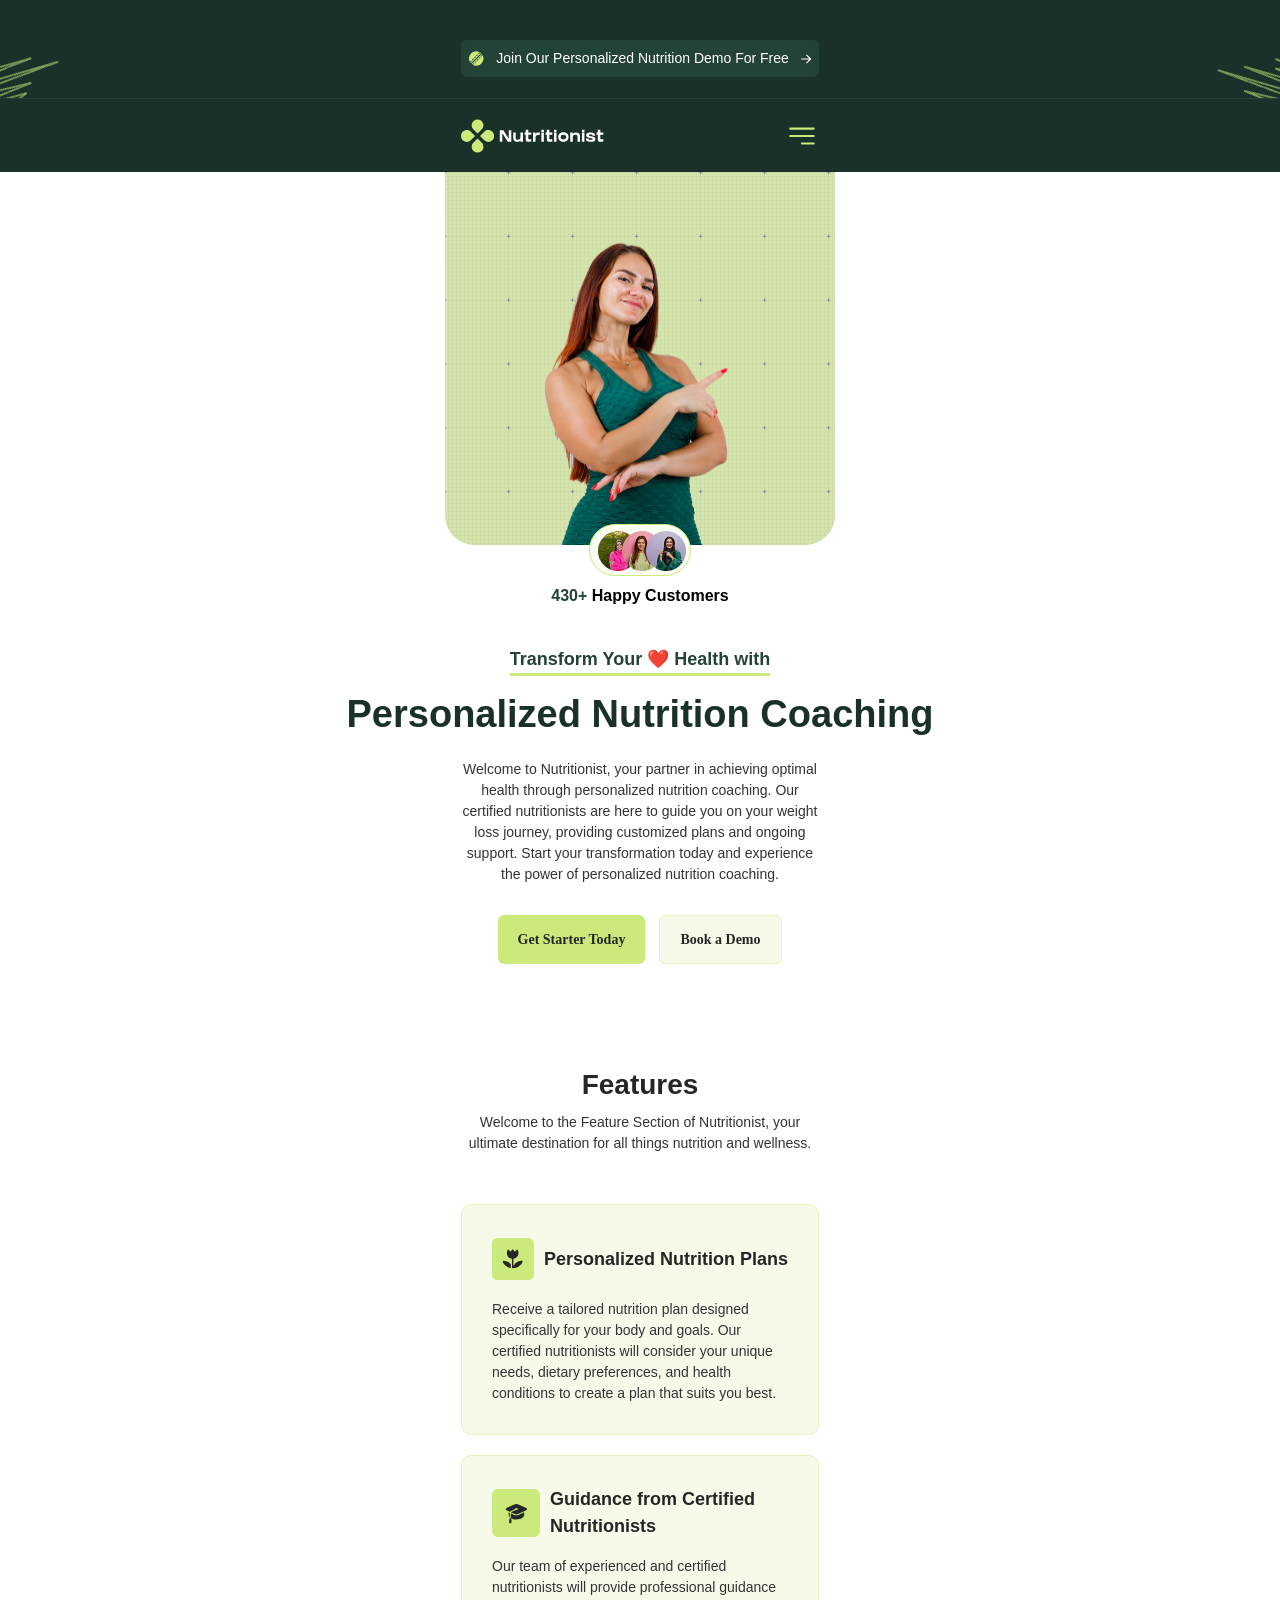
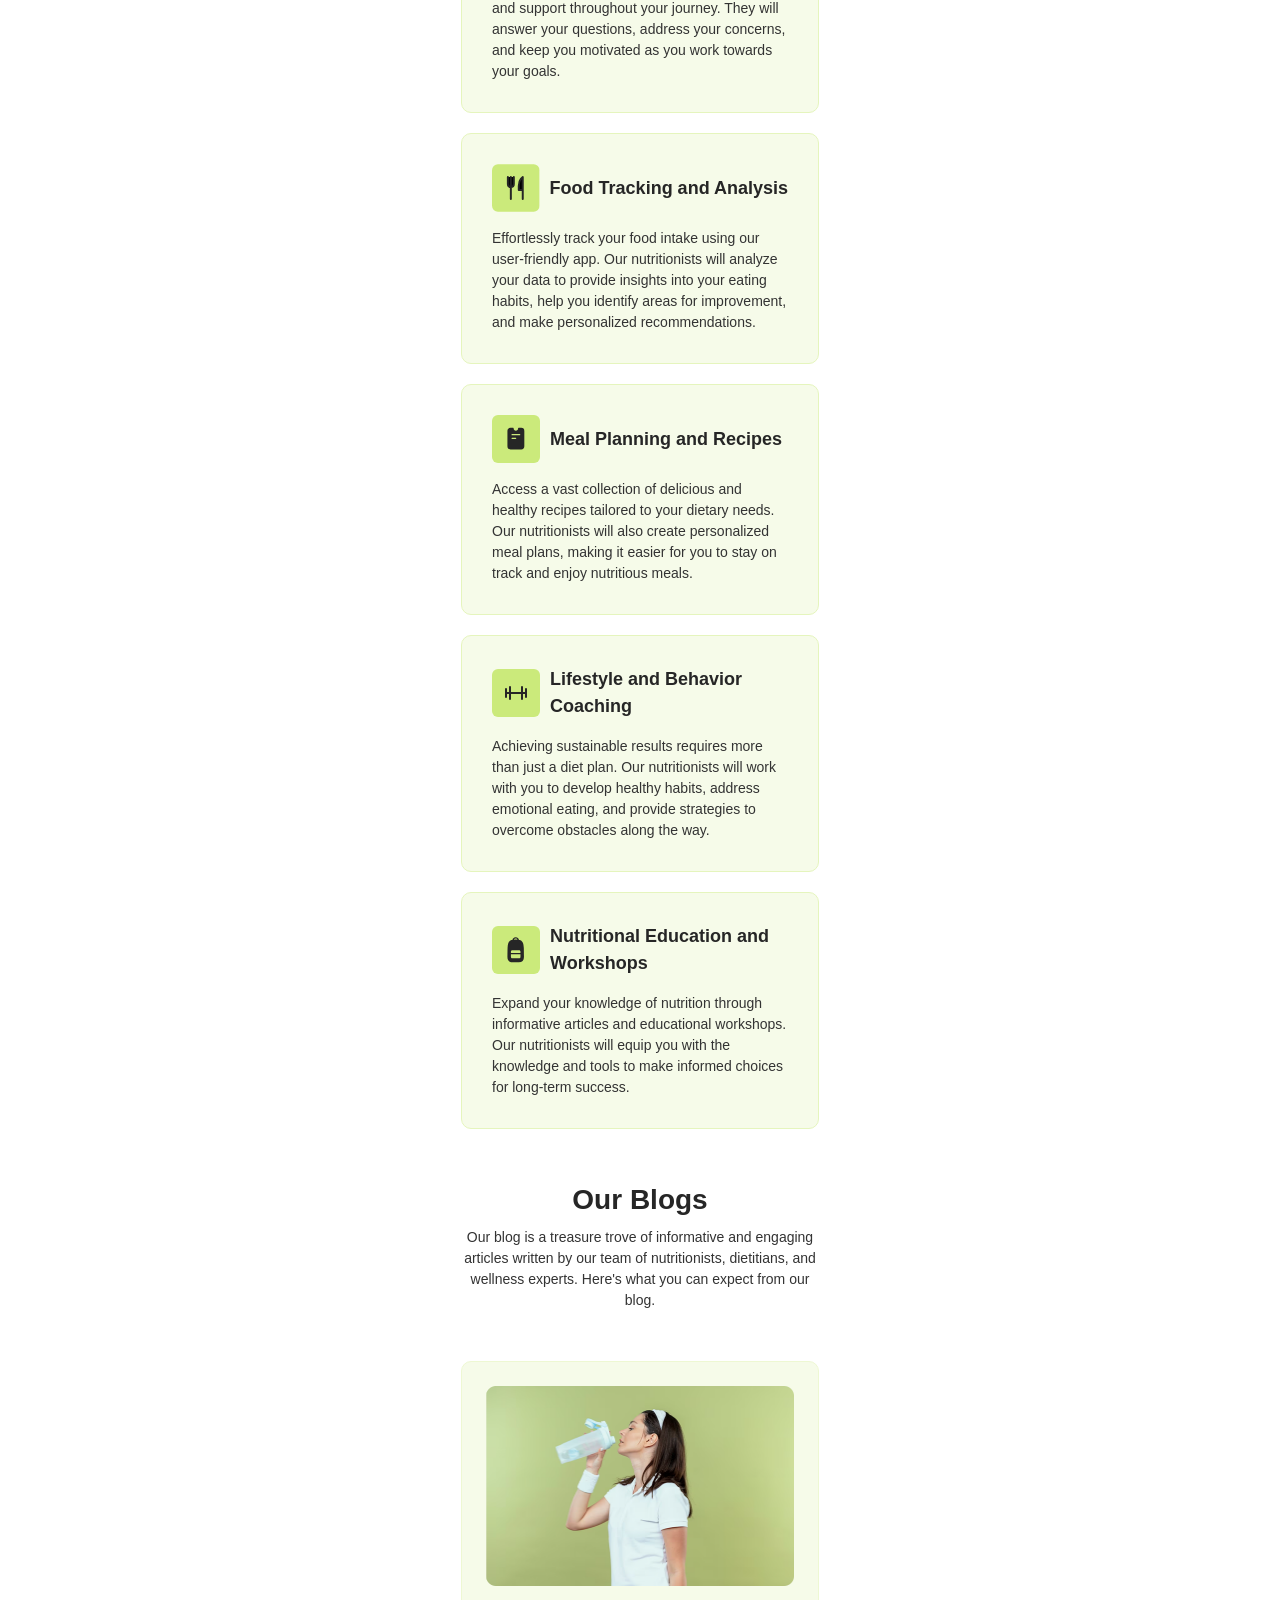
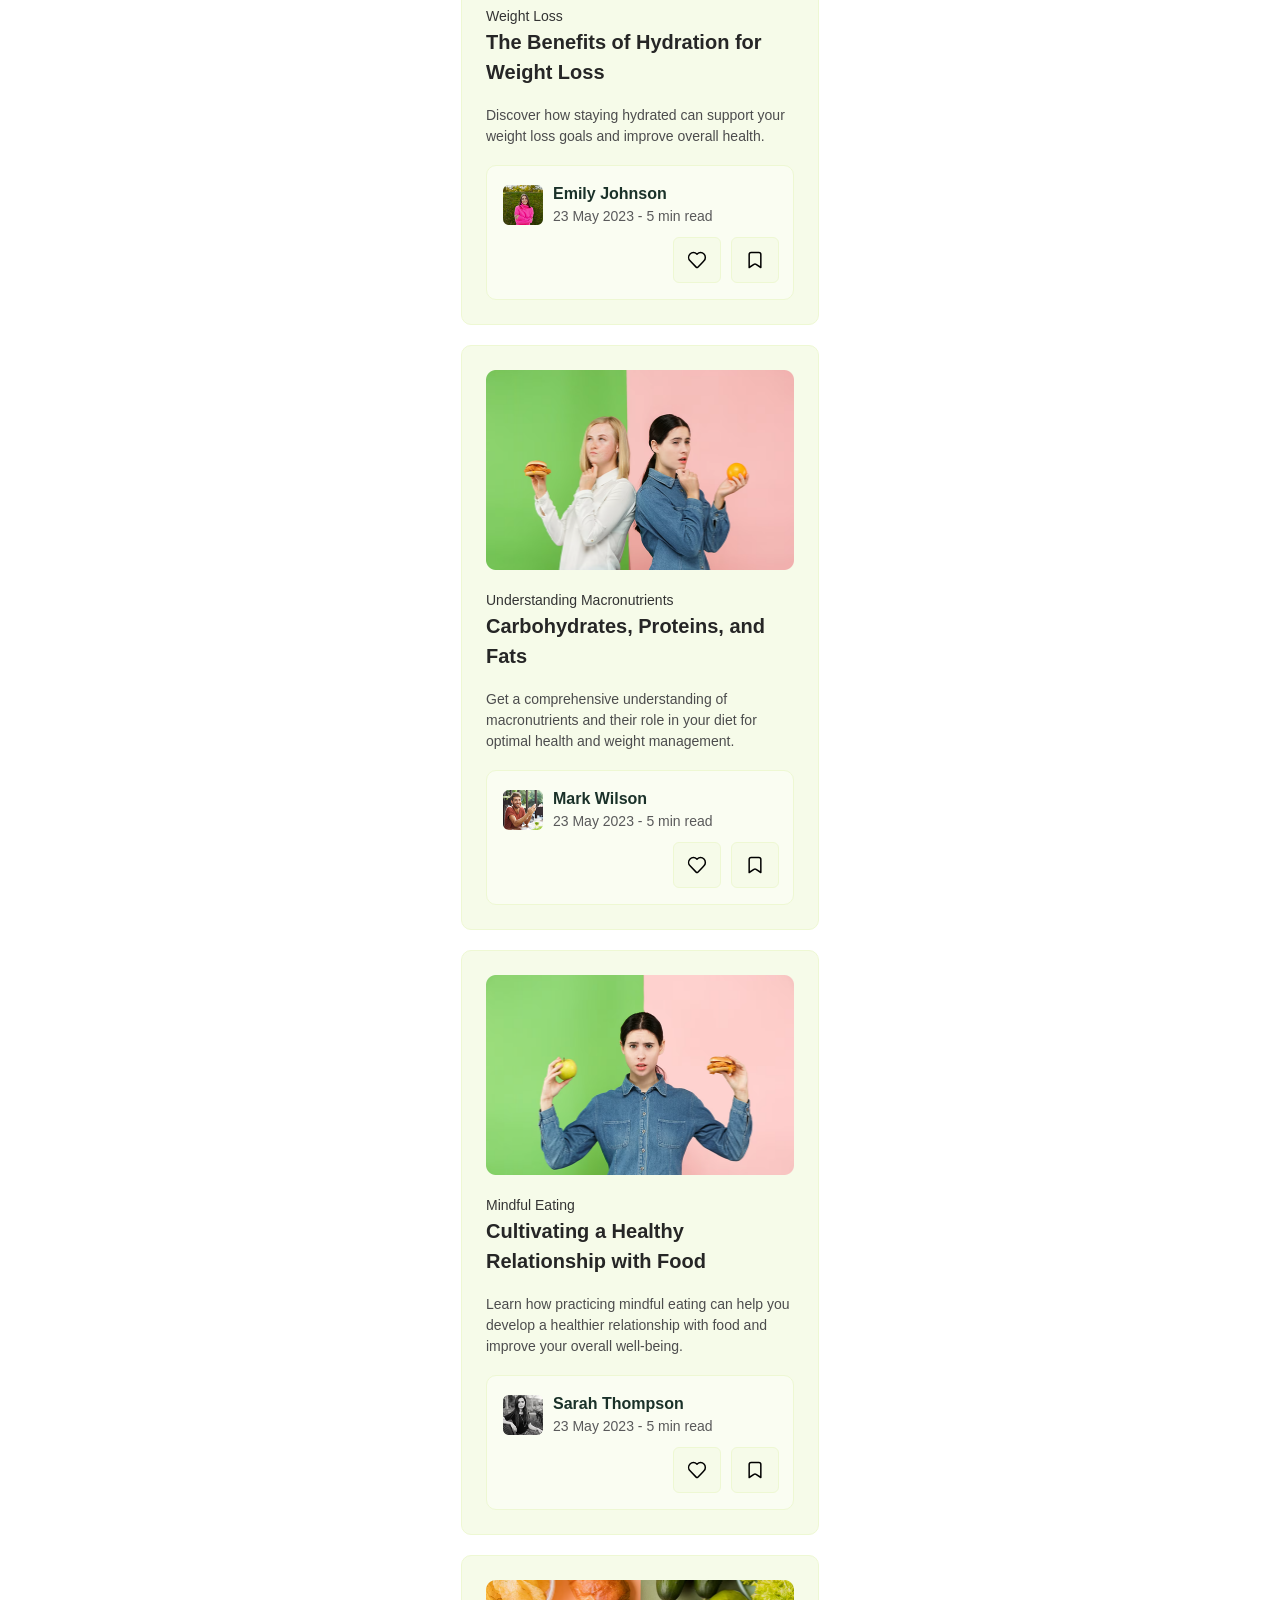
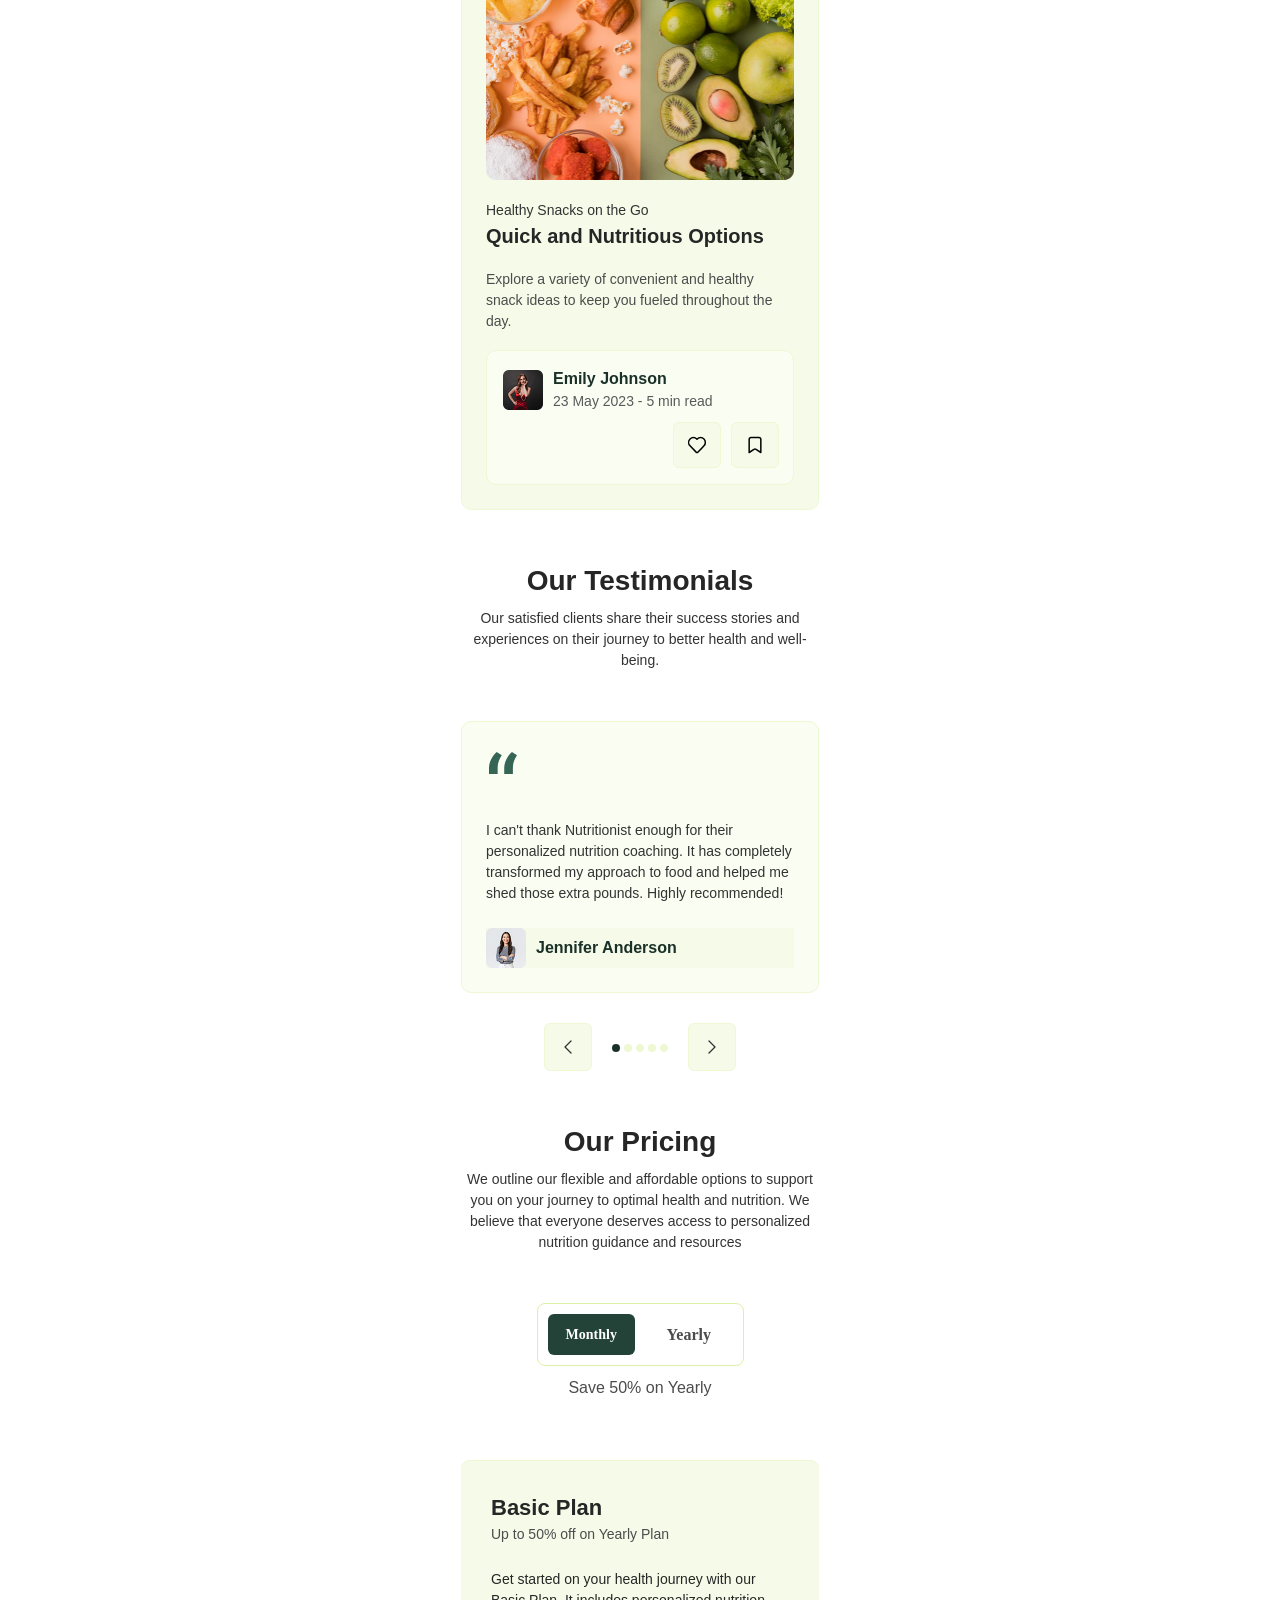
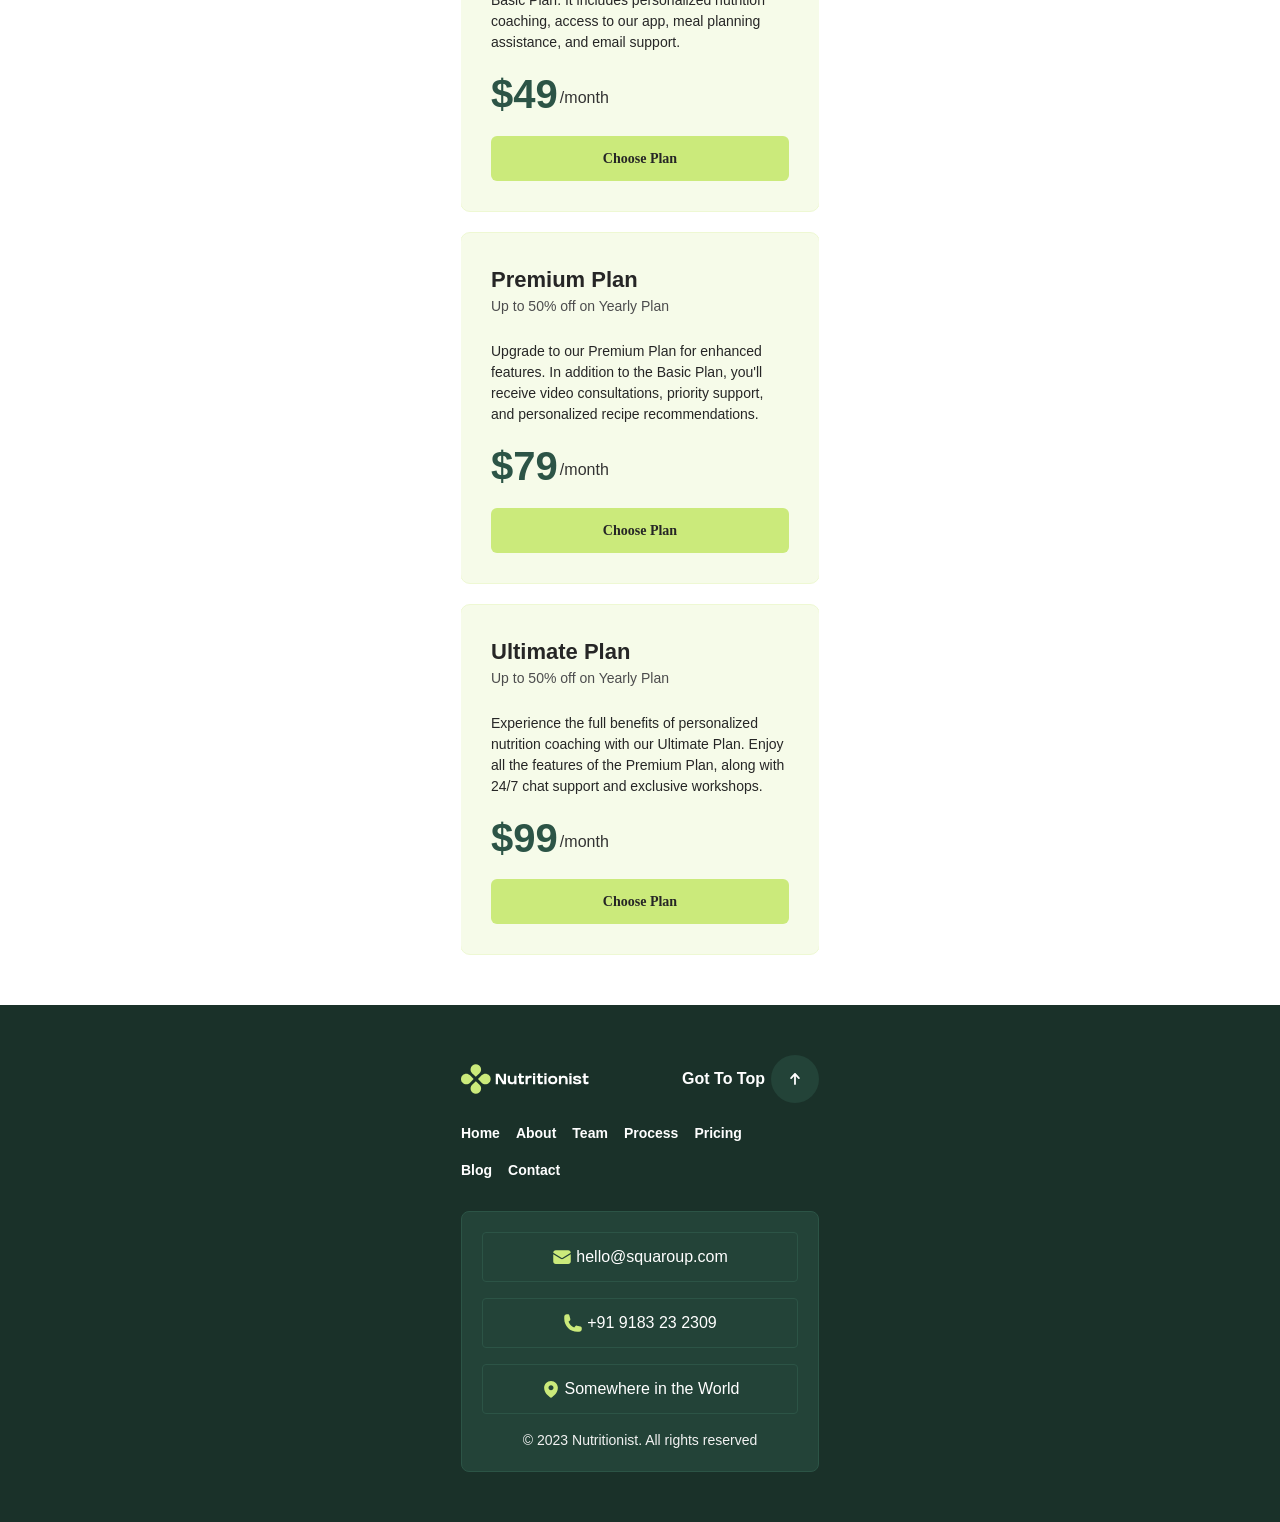
==== commit f4f498cd: "deploy: 516f3185712de6e9c3530bc143c3155c8898c819" ====
--- a/index.html
+++ b/index.html
@@ -33,7 +33,7 @@
               <a href="index.htmls" title="Home" class="header__link header__link--active">Home</a>
               <a href="about.html" title="About" class="header__link">About</a>
               <a href="team.html" title="Team" class="header__link">Team</a>
-              <a href="#" title="Process" class="header__link">Process</a>
+              <a href="process.html" title="Process" class="header__link">Process</a>
               <a href="#" title="Pricing" class="header__link">Pricing</a>
               <a href="#" title="Blog" class="header__link">Blog</a>
             </nav>
@@ -81,9 +81,9 @@
       </section>
       <section class="features">
         <div class="container">
-          <div class="features__top">
-            <h2 class="features__title">Features</h2>
-            <p class="features__text">
+          <div class="section-lead">
+            <h2 class="section-lead__title">Features</h2>
+            <p class="section-lead__text">
               Welcome to the Feature Section of Nutritionist, your ultimate destination for all things nutrition and
               wellness.
             </p>
@@ -178,9 +178,9 @@
       </section>
       <section class="blogs">
         <div class="container">
-          <div class="blogs__top">
-            <h2 class="blogs__title">Our Blogs</h2>
-            <p class="blogs__text">
+          <div class="section-lead">
+            <h2 class="section-lead__title">Our Blogs</h2>
+            <p class="section-lead__text">
               Our blog is a treasure trove of informative and engaging articles written by our team of nutritionists,
               dietitians, and wellness experts. Here's what you can expect from our blog.
             </p>
@@ -301,9 +301,9 @@
       </section>
       <section class="testimonials">
         <div class="container">
-          <div class="testimonials__top">
-            <h2 class="testimonials__title">Our Testimonials</h2>
-            <p class="testimonials__text">
+          <div class="section-lead">
+            <h2 class="section-lead__title">Our Testimonials</h2>
+            <p class="section-lead__text">
               Our satisfied clients share their success stories and experiences on their journey to better health and
               well-being.
             </p>
@@ -373,9 +373,9 @@
       </section>
       <section class="pricing">
         <div class="container">
-          <div class="pricing__top">
-            <h2 class="pricing__title">Our Pricing</h2>
-            <p class="pricing__text">
+          <div class="section-lead">
+            <h2 class="section-lead__title">Our Pricing</h2>
+            <p class="section-lead__text">
               We outline our flexible and affordable options to support you on your journey to optimal health and
               nutrition. We believe that everyone deserves access to personalized nutrition guidance and resources
             </p>
--- a/css/home.css
+++ b/css/home.css
@@ -1 +1 @@
-*,*::before,*::after{box-sizing:border-box}*{margin:0;padding:0}html{-webkit-text-size-adjust:100%;-moz-text-size-adjust:100%;text-size-adjust:100%}body{min-height:100vh;line-height:1.5}p,h1,h2,h3,h4,h5,h6{overflow-wrap:break-word}h1,h2,h3,h4,h5,h6{font-size:inherit;font-weight:inherit;margin:0}img,picture,video,canvas,svg{display:block;max-width:100%}input,button,textarea,select{font:inherit;color:inherit}button{cursor:pointer;background:none;border:none}a{color:inherit;text-decoration:none}ul,ol{list-style:none;margin:0;padding:0}.container{max-width:358px;margin:0 auto;overflow-x:clip}@media(min-width: 1440px){.container{max-width:1280px}}@media(min-width: 1920px){.container{max-width:1596px}}.header{position:sticky;top:98px;z-index:100;background:#1a3129;width:100%;height:74px;padding-top:20px;padding-bottom:20px;overflow:hidden;border-top:1px solid #234338}@media(min-width: 1440px){.header{top:68px;padding-top:16px;padding-bottom:16px;height:77px}}@media(min-width: 1920px){.header{top:72px;height:95px}}.header__row{display:flex;justify-content:flex-start;align-items:center;gap:12px}.header__logo-icon{width:144px;height:34px}@media(min-width: 1920px){.header__logo-icon{width:195px}}.header__burger{width:34px;height:34px;margin-left:auto}@media(min-width: 1440px){.header__burger{display:none}}.header__wrap{display:none}@media(min-width: 1440px){.header__wrap{display:flex;margin-left:auto}}@media(min-width: 1440px){.header__main{display:flex;justify-content:flex-start;align-items:center;gap:20px}}@media(min-width: 1920px){.header__main{gap:26px}}.header__link{color:#fafdf2;font-family:"Urbanist",sans-serif;font-size:14px;font-weight:600;line-height:150%}.header__link--active{color:#cbea7b}@media(min-width: 1920px){.header__link{font-size:18px}}.header__button{width:101px;height:45px;margin-left:30px}@media(min-width: 1920px){.header__button{width:137px;height:55px}}.footer{background:#1a3129;padding-top:50px;padding-bottom:50px}.footer__inner{display:flex;justify-content:space-between;align-items:center;gap:0;flex-wrap:wrap}.footer__logo-icon{width:129px;height:30px}@media(min-width: 1920px){.footer__logo-icon{width:195px;height:45px}}.footer__nav{width:359px;padding-right:66px;margin-top:20px;flex-wrap:wrap;display:flex;justify-content:flex-start;align-items:center;gap:16px}@media(min-width: 1440px){.footer__nav{margin-top:0;width:auto;padding-right:0;justify-content:center}}@media(min-width: 1920px){.footer__nav{gap:26px}}.footer__link{color:#fff;font-family:"Urbanist",sans-serif;font-size:14px;font-weight:600;line-height:150%}.footer__link:hover{color:#bcdcd1}@media(min-width: 1920px){.footer__link{font-size:18px}}.footer__top{color:#fff;font-family:"Urbanist",sans-serif;font-size:16px;font-weight:600;line-height:150%;display:flex;justify-content:flex-start;align-items:center;gap:6px}@media(min-width: 1440px){.footer__top{order:1}}@media(min-width: 1920px){.footer__top{gap:20px;font-size:18px}}.footer__top-icon{width:48px;height:48px}@media(min-width: 1920px){.footer__top-icon{width:62px;height:62px}}.footer__info{padding:20px;border-radius:8px;border:1px solid #2c5446;background:#234338;margin-top:30px;display:flex;justify-content:flex-start;align-items:stretch;gap:16px;flex-direction:column}@media(min-width: 1440px){.footer__info{flex-direction:row;align-items:center;padding:14px 26px;margin-top:40px}}@media(min-width: 1920px){.footer__info{margin-top:50px;padding:16px 30px}}.footer__contact{padding:12px;border-radius:4px;color:#fff;font-family:"Urbanist",sans-serif;font-size:16px;font-weight:500;line-height:150%;border:1px solid #2c5446;display:flex;justify-content:center;align-items:center;gap:4px}@media(min-width: 1920px){.footer__contact{padding:14px;font-size:18px;border-radius:6px}}.footer__contact-icon{width:20px;height:20px}.footer__copyright{text-align:center;color:#f2f2f2;font-family:"Urbanist",sans-serif;font-size:14px;font-weight:400;line-height:150%}@media(min-width: 1440px){.footer__copyright{margin-left:auto}}@media(min-width: 1920px){.footer__copyright{font-size:18px}}.banner{position:sticky;top:0;z-index:101;overflow:hidden;background:#1a3129;height:98px;padding-top:40px;padding-bottom:14px}@media(min-width: 1440px){.banner{height:68px;padding-top:14px;padding-bottom:14px}}@media(min-width: 1920px){.banner{height:72px}}.banner__icon{width:18px;height:18px}@media(min-width: 1440px){.banner__icon{width:20px;height:20px}}.banner__content{position:relative;background:#234338;padding:8px;border-radius:6px;display:flex;justify-content:flex-start;align-items:center;gap:12px}@media(min-width: 1440px){.banner__content{max-width:1280px;justify-content:center}}@media(min-width: 1920px){.banner__content{max-width:1596px}}.banner__text{color:#fff;font-family:"Urbanist",sans-serif;font-size:14px;font-weight:500;white-space:nowrap}@media(min-width: 1440px){.banner__text{font-size:16px}}@media(min-width: 1920px){.banner__text{font-size:18px}}.banner__arrow{width:12px;height:12px}.banner__decor{position:absolute;bottom:-26px;width:144px;height:74px;color:#cbea7b}.banner__decor--left{left:-85px}.banner__decor--right{right:-45px;bottom:-34px}@media(min-width: 1440px){.banner__decor{z-index:1;height:40px}.banner__decor--left{left:calc(40% - 443px);bottom:14px}.banner__decor--right{right:calc(40% - 443px);bottom:14px}}.button{border-radius:6px;background:#cbea7b;font-size:14px;color:#262626;font-weight:600;cursor:pointer;transition:all .3s;display:flex;justify-content:center;align-items:center;gap:0}.button:hover{background:#dcf1a7}@media(min-width: 1920px){.button{font-size:18px}}.hero{overflow-x:hidden;padding-bottom:50px;flex-direction:column;display:flex;justify-content:flex-start;align-items:center;gap:0}@media(min-width: 1440px){.hero{flex-direction:row;padding-bottom:115px}}@media(min-width: 1920px){.hero{padding-bottom:150px}}.hero__img{width:390px;height:373px}@media(min-width: 1440px){.hero__img{width:710px;height:712px}}@media(min-width: 1920px){.hero__img{width:949px;height:832px}}.hero__contant{display:flex;justify-content:flex-start;align-items:center;gap:0;flex-direction:column}@media(min-width: 1440px){.hero__contant{padding-left:40px;max-width:610px;align-items:flex-start}}@media(min-width: 1920px){.hero__contant{padding-left:50px;max-width:759px}}.hero__number{color:#234338;font-family:"Urbanist",sans-serif;font-size:16px;font-weight:600;line-height:150%}.hero__customers{margin-top:-21px;display:flex;justify-content:flex-start;align-items:center;gap:8px;flex-direction:column}@media(min-width: 1440px){.hero__customers{margin-top:0;flex-direction:row;order:1;margin-top:50px}}.hero__info{color:#333;text-align:center;font-family:"Urbanist",sans-serif;font-size:14px;font-weight:500;line-height:150%;max-width:358px;margin-top:16px}@media(min-width: 1440px){.hero__info{font-size:16px;min-width:610px;text-align:left}}@media(min-width: 1920px){.hero__info{font-size:18px;margin-top:20px;max-width:759px}}.hero__avatar{padding:6px 8px;width:102px;height:52px;border-radius:58px;border:1px solid #cbea7b;background:#fafdf2;display:flex;justify-content:flex-start;align-items:flex-start;gap:0}@media(min-width: 1920px){.hero__avatar{width:130px;height:68px;padding:8px 10px}}.hero__avatars{width:40px;height:40px}.hero__avatars:nth-child(n+2){margin-left:-16px}@media(min-width: 1920px){.hero__avatars{width:50px;height:50px}}.hero__text{color:#234338;font-family:"Urbanist",sans-serif;font-size:18px;font-weight:600;margin-top:38px;border-bottom:3px solid #cbea7b}@media(min-width: 1440px){.hero__text{font-size:22px;text-align:left;margin-top:0}}@media(min-width: 1920px){.hero__text{font-size:28px}}.hero__title{color:#1a3129;text-align:center;font-family:"Urbanist",sans-serif;font-size:38px;font-weight:700;margin-top:10px}@media(min-width: 1440px){.hero__title{font-size:48px;max-width:560px;text-align:left}}@media(min-width: 1920px){.hero__title{font-size:58px;margin-top:14px}}.hero__count{font-size:16px;font-family:"Urbanist",sans-serif;font-weight:600;line-height:150%}@media(min-width: 1440px){.hero__count{font-size:18px}}@media(min-width: 1920px){.hero__count{font-size:20px}}.hero__controls{margin-top:30px;display:flex;justify-content:flex-start;align-items:center;gap:14px}.hero__btn{width:123px;height:49px;background:#f6fbe9;border:1px solid #e5f5bd}@media(min-width: 1920px){.hero__btn{width:154px;height:59px}}.hero__button{width:147px;height:49px}@media(min-width: 1920px){.hero__button{width:187px;height:59px}}.features{padding-top:50px;padding-bottom:50px}@media(min-width: 1440px){.features{padding-bottom:85px}}@media(min-width: 1920px){.features{padding-bottom:177px}}.features__top{flex-direction:column;display:flex;justify-content:flex-start;align-items:center;gap:0}.features__title{color:#262626;text-align:center;font-family:"Urbanist",sans-serif;font-size:28px;font-weight:700;line-height:150%}@media(min-width: 1440px){.features__title{font-size:38px}}@media(min-width: 1920px){.features__title{font-size:48px}}.features__text{color:#333;text-align:center;font-family:"Urbanist",sans-serif;font-size:14px;font-weight:500;line-height:150%;margin-top:6px}@media(min-width: 1440px){.features__text{font-size:16px}}@media(min-width: 1920px){.features__text{font-size:18px;margin-top:10px}}.features__list{margin-top:50px;flex-direction:column;display:flex;justify-content:flex-start;align-items:center;gap:20px}@media(min-width: 1440px){.features__list{flex-direction:row;flex-wrap:wrap;margin-top:60px}}@media(min-width: 1920px){.features__list{margin-top:80px;gap:30px}}.features__item{padding:30px;border-radius:10px;border:1px solid #e5f5bd;background:#f6fbe9}@media(min-width: 1440px){.features__item{width:calc(50% - 10px);padding:40px}}@media(min-width: 1920px){.features__item{padding:40px 50px;border-radius:12px;width:calc(50% - 22px)}}@media(min-width: 1440px){.features br{display:none}}.features__item-title{color:#262626;font-family:"Urbanist",sans-serif;font-size:18px;font-weight:600;line-height:150%;white-space:nowrap;display:flex;justify-content:flex-start;align-items:center;gap:10px}@media(min-width: 1440px){.features__item-title{font-size:20px}}@media(min-width: 1920px){.features__item-title{font-size:24px}}.features__item-text{color:#333;font-family:"Urbanist",sans-serif;font-size:14px;font-weight:500;line-height:150%;margin-top:16px}@media(min-width: 1440px){.features__item-text{font-size:16px;min-width:572px;margin-top:20px}}@media(min-width: 1920px){.features__item-text{font-size:18px;margin-top:24px}}@media(min-width: 1440px){.features__icon{width:54px;height:54px}}@media(min-width: 1920px){.features__icon{width:68px;height:68px}}.blogs{padding-bottom:50px}@media(min-width: 1440px){.blogs{padding-bottom:100px}}@media(min-width: 1920px){.blogs{padding-bottom:150px}}.blogs__top{flex-direction:column;display:flex;justify-content:flex-start;align-items:center;gap:0}.blogs__title{color:#262626;text-align:center;font-family:"Urbanist",sans-serif;font-size:28px;font-weight:700;line-height:150%}@media(min-width: 1440px){.blogs__title{font-size:38px}}@media(min-width: 1920px){.blogs__title{font-size:48px}}.blogs__text{color:#333;font-family:"Urbanist",sans-serif;font-size:14px;font-weight:500;line-height:150%;text-align:center;margin-top:4px}@media(min-width: 1440px){.blogs__text{font-size:16px;margin-top:6px;max-width:788px}}@media(min-width: 1920px){.blogs__text{font-size:18px;margin-top:10px;max-width:1020px}}.blogs__list{margin-top:50px;flex-direction:column;display:flex;justify-content:flex-start;align-items:center;gap:20px}@media(min-width: 1440px){.blogs__list{flex-direction:row;flex-wrap:wrap;margin-top:60px}}@media(min-width: 1920px){.blogs__list{gap:30px;margin-top:80px}}.blogs__item{padding:24px;border-radius:10px;border:1px solid #eef8d3;background:#f6fbe9}@media(min-width: 1440px){.blogs__item{width:calc(50% - 10px);padding:30px}.blogs__item:nth-child(2),.blogs__item:nth-child(4){order:1}}@media(min-width: 1920px){.blogs__item{width:calc(50% - 16px);padding:40px}}.blogs__img{width:310px;height:200px}@media(min-width: 1440px){.blogs__img{width:570px;height:336px}}@media(min-width: 1920px){.blogs__img{width:703px;height:428px}}.blogs__category{margin-top:20px;color:#333;font-family:"Urbanist",sans-serif;font-size:14px;font-weight:500;line-height:150%}@media(min-width: 1440px){.blogs__category{font-size:16px;margin-top:40px}}@media(min-width: 1920px){.blogs__category{font-size:18px}}.blogs__item-title{color:#262626;font-family:"Urbanist",sans-serif;font-size:20px;font-weight:600;line-height:150%}@media(min-width: 1440px){.blogs__item-title{font-size:22px}}@media(min-width: 1920px){.blogs__item-title{font-size:26px;margin-top:4px}}.blogs__item-text{color:#4c4c4d;font-family:"Urbanist",sans-serif;font-size:14px;font-weight:500;line-height:150%;margin-top:18px}@media(min-width: 1440px){.blogs__item-text{font-size:16px;margin-top:20px}}@media(min-width: 1920px){.blogs__item-text{font-size:18px;margin-top:30px}}.blogs__name{color:#1a3129;font-family:"Urbanist",sans-serif;font-size:16px;font-weight:600;line-height:150%}@media(min-width: 1440px){.blogs__name{font-size:18px}}@media(min-width: 1920px){.blogs__name{font-size:20px}}.blogs__meta{color:#59595a;font-family:"Urbanist",sans-serif;font-size:14px;font-weight:500;line-height:150%}@media(min-width: 1440px){.blogs__meta{font-size:16px}}@media(min-width: 1920px){.blogs__meta{font-size:18px}}.blogs__avatar{width:40px;height:40px}@media(min-width: 1440px){.blogs__avatar{width:50px;height:50px}}@media(min-width: 1920px){.blogs__avatar{width:60px;height:60px}}.blogs__footer{margin-top:18px;padding:16px 14px 16px 16px;border-radius:10px;border:1px solid #eef8d3;background:#fafdf2;flex-wrap:wrap;display:flex;justify-content:flex-start;align-items:center;gap:10px}@media(min-width: 1440px){.blogs__footer{margin-top:20px}}@media(min-width: 1920px){.blogs__footer{padding:20px 16px 20px 16px;border-radius:12px;margin-top:30px;gap:16px}}.blogs__btn{width:48px;height:46px;border-radius:6px;border:1px solid #eef8d3;background:#f6fbe9;display:flex;justify-content:center;align-items:center;gap:0}@media(min-width: 1920px){.blogs__btn{width:60px;height:60px}}.blogs__actions{width:100%;display:flex;justify-content:flex-end;align-items:center;gap:10px}@media(min-width: 1440px){.blogs__actions{width:auto;margin-left:auto}}.testimonials{padding-bottom:50px}@media(min-width: 1440px){.testimonials{padding-bottom:100px}}@media(min-width: 1920px){.testimonials{padding-bottom:177px}}.testimonials__top{flex-direction:column;display:flex;justify-content:flex-start;align-items:center;gap:0}.testimonials__title{color:#262626;text-align:center;font-family:"Urbanist",sans-serif;font-size:28px;font-weight:700;line-height:150%}@media(min-width: 1440px){.testimonials__title{font-size:38px}}@media(min-width: 1920px){.testimonials__title{font-size:48px}}.testimonials__text{color:#333;font-family:"Urbanist",sans-serif;font-size:14px;font-weight:500;line-height:150%;text-align:center;margin-top:4px}@media(min-width: 1440px){.testimonials__text{font-size:16px;margin-top:6px;max-width:788px}}@media(min-width: 1920px){.testimonials__text{font-size:18px;margin-top:10px;max-width:1020px}}.testimonials__list{margin-top:50px;flex-direction:column;display:flex;justify-content:flex-start;align-items:center;gap:0}@media(min-width: 1440px){.testimonials__list{margin-top:60px;flex-direction:row;display:flex;justify-content:flex-start;align-items:stretch;gap:20px}}@media(min-width: 1920px){.testimonials__list{margin-top:80px}}.testimonials__item{padding:24px;border-radius:10px;border:1px solid #eef8d3;background:#fafdf2}.testimonials__item:nth-child(2),.testimonials__item:nth-child(3){display:none}@media(min-width: 1440px){.testimonials__item:nth-child(2),.testimonials__item:nth-child(3){display:block;padding:30px}}@media(min-width: 1920px){.testimonials__item:nth-child(2),.testimonials__item:nth-child(3){padding:40px}}@media(min-width: 1920px){.testimonials .icon-quote{width:40px;height:40px}}.testimonials__item-text{color:#333;font-family:"Urbanist",sans-serif;font-size:14px;font-weight:500;line-height:150%;margin-top:40px}@media(min-width: 1440px){.testimonials__item-text{font-size:16px;max-width:670px}}@media(min-width: 1920px){.testimonials__item-text{font-size:18px;width:427px;margin-top:50px}}.testimonials__author{margin-top:24px;background:#f6fbe9;display:flex;justify-content:flex-start;align-items:center;gap:10px}@media(min-width: 1440px){.testimonials__author{margin-top:30px}}@media(min-width: 1920px){.testimonials__author{margin-top:40px}}.testimonials__avatar{width:40px;height:40px}@media(min-width: 1440px){.testimonials__avatar{width:50px;height:50px}}@media(min-width: 1920px){.testimonials__avatar{width:60px;height:60px}}.testimonials__controls{margin-top:30px;display:flex;justify-content:center;align-items:center;gap:20px}@media(min-width: 1920px){.testimonials__controls{margin-top:50px;gap:30px}}.testimonials__arrow{width:48px;height:48px;border-radius:6px;border:1px solid #eef8d3;background:#f6fbe9;display:flex;justify-content:center;align-items:center;gap:0}@media(min-width: 1920px){.testimonials__arrow{width:58px;height:58px}}.testimonials__dot{width:8px;height:8px;border-radius:50%;background:#eef8d3}.testimonials__dot--active{background:#1a3129}.testimonials__name{color:#1a3129;font-family:"Urbanist",sans-serif;font-size:16px;font-weight:600;line-height:150%}@media(min-width: 1440px){.testimonials__name{font-size:16px}}@media(min-width: 1920px){.testimonials{font-size:18px}}.pricing{padding-bottom:50px}@media(min-width: 1440px){.pricing{padding-bottom:100px}}@media(min-width: 1920px){.pricing{padding-bottom:150px}}.pricing__top{flex-direction:column;display:flex;justify-content:flex-start;align-items:center;gap:0}.pricing__title{color:#262626;text-align:center;font-family:"Urbanist",sans-serif;font-size:28px;font-weight:700;line-height:150%}@media(min-width: 1440px){.pricing__title{font-size:38px}}@media(min-width: 1920px){.pricing__title{font-size:48px}}.pricing__text{color:#333;font-family:"Urbanist",sans-serif;font-size:14px;font-weight:500;line-height:150%;text-align:center;margin-top:4px}@media(min-width: 1440px){.pricing__text{font-size:16px;margin-top:6px;max-width:766px}}@media(min-width: 1920px){.pricing__text{font-size:18px;margin-top:10px;max-width:964px}}.pricing__wrapper{margin-top:50px;flex-direction:column;display:flex;justify-content:flex-start;align-items:center;gap:0}@media(min-width: 1440px){.pricing__wrapper{margin-top:60px}}@media(min-width: 1920px){.pricing__wrapper{margin-top:80px}}.pricing__toggle{padding:10px;border-radius:8px;width:207px;border:1px solid #dcf1a7;display:flex;justify-content:flex-start;align-items:flex-start;gap:10px}@media(min-width: 1920px){.pricing__toggle{font-size:18px;margin-top:10px;width:233px}}.pricing__button{width:99px;height:41px;color:#fff;font-weight:600;line-height:150%;background:#234338}.pricing__button--btn{background:rgba(0,0,0,0);border-radius:100px;color:#4c4c4d}@media(min-width: 1920px){.pricing__button{width:114px;height:47px}}.pricing__note{color:#4c4c4d;text-align:center;font-family:"Urbanist",sans-serif;font-size:16px;font-weight:500;line-height:150%;margin-top:10px}@media(min-width: 1920px){.pricing__note{font-size:18px;margin-top:14px}}.pricing__list{margin-top:60px;flex-direction:column;display:flex;justify-content:flex-start;align-items:center;gap:20px}@media(min-width: 1440px){.pricing__list{margin-top:40px;flex-direction:row}}@media(min-width: 1920px){.pricing__list{margin-top:50px;gap:30px}}.pricing__item{padding:30px;border-radius:10px;border:1px solid #eef8d3;background:#f6fbe9}@media(min-width: 1440px){.pricing__item{padding:40px}}@media(min-width: 1920px){.pricing__item{padding:50px}}.pricing__item-title{color:#262626;font-family:"Urbanist",sans-serif;font-size:22px;font-weight:600;line-height:150%}@media(min-width: 1440px){.pricing__item-title{font-size:30px}}.pricing__item-text{color:#4c4c4d;font-family:"Urbanist",sans-serif;font-size:14px;font-weight:500;line-height:150%}@media(min-width: 1440px){.pricing__item-text{font-size:16px}}@media(min-width: 1920px){.pricing__item-text{font-size:18px}}.pricing__sab-text{color:#262626;font-family:"Urbanist",sans-serif;font-size:14px;font-weight:500;line-height:150%;margin-top:24px}@media(min-width: 1440px){.pricing__sab-text{font-size:16px;margin-top:30px}}@media(min-width: 1920px){.pricing__sab-text{font-size:18px;margin-top:40px;max-width:412px}}.pricing__money{color:#2c5446;font-family:"Urbanist",sans-serif;font-size:40px;font-weight:700;line-height:87.523%;margin-top:24px}@media(min-width: 1440px){.pricing__money{margin-top:30px}}@media(min-width: 1920px){.pricing__money{font-size:50px;margin-top:40px}}.pricing__period{color:#333;font-family:"Urbanist",sans-serif;font-size:16px;font-weight:500;line-height:150%;margin-left:-9px;vertical-align:5px}@media(min-width: 1920px){.pricing__period{font-size:18px}}.pricing__btn{width:298px;margin-top:24px;height:45px}@media(min-width: 1440px){.pricing__btn{width:333px}}@media(min-width: 1920px){.pricing__btn{width:412px;height:58px;margin-top:34px}}+*,*::before,*::after{box-sizing:border-box}*{margin:0;padding:0}html{-webkit-text-size-adjust:100%;-moz-text-size-adjust:100%;text-size-adjust:100%}body{min-height:100vh;line-height:1.5}p,h1,h2,h3,h4,h5,h6{overflow-wrap:break-word}h1,h2,h3,h4,h5,h6{font-size:inherit;font-weight:inherit;margin:0}img,picture,video,canvas,svg{display:block;max-width:100%}input,button,textarea,select{font:inherit;color:inherit}button{cursor:pointer;background:none;border:none}a{color:inherit;text-decoration:none}ul,ol{list-style:none;margin:0;padding:0}.container{max-width:358px;margin:0 auto;overflow-x:clip}@media(min-width: 1440px){.container{max-width:1280px}}@media(min-width: 1920px){.container{max-width:1596px}}.header{position:sticky;top:98px;z-index:100;background:#1a3129;width:100%;height:74px;padding-top:20px;padding-bottom:20px;overflow:hidden;border-top:1px solid #234338}@media(min-width: 1440px){.header{top:68px;padding-top:16px;padding-bottom:16px;height:77px}}@media(min-width: 1920px){.header{top:72px;height:95px}}.header__row{display:flex;justify-content:flex-start;align-items:center;gap:12px}.header__logo-icon{width:144px;height:34px}@media(min-width: 1920px){.header__logo-icon{width:195px}}.header__burger{width:34px;height:34px;margin-left:auto}@media(min-width: 1440px){.header__burger{display:none}}.header__wrap{display:none}@media(min-width: 1440px){.header__wrap{display:flex;margin-left:auto}}@media(min-width: 1440px){.header__main{display:flex;justify-content:flex-start;align-items:center;gap:20px}}@media(min-width: 1920px){.header__main{gap:26px}}.header__link{color:#fafdf2;font-family:"Urbanist",sans-serif;font-size:14px;font-weight:600;line-height:150%}.header__link--active{color:#cbea7b}@media(min-width: 1920px){.header__link{font-size:18px}}.header__button{width:101px;height:45px;margin-left:30px}@media(min-width: 1920px){.header__button{width:137px;height:55px}}.footer{background:#1a3129;padding-top:50px;padding-bottom:50px}.footer__inner{display:flex;justify-content:space-between;align-items:center;gap:0;flex-wrap:wrap}.footer__logo-icon{width:129px;height:30px}@media(min-width: 1920px){.footer__logo-icon{width:195px;height:45px}}.footer__nav{width:359px;padding-right:66px;margin-top:20px;flex-wrap:wrap;display:flex;justify-content:flex-start;align-items:center;gap:16px}@media(min-width: 1440px){.footer__nav{margin-top:0;width:auto;padding-right:0;justify-content:center}}@media(min-width: 1920px){.footer__nav{gap:26px}}.footer__link{color:#fff;font-family:"Urbanist",sans-serif;font-size:14px;font-weight:600;line-height:150%}.footer__link:hover{color:#bcdcd1}@media(min-width: 1920px){.footer__link{font-size:18px}}.footer__top{color:#fff;font-family:"Urbanist",sans-serif;font-size:16px;font-weight:600;line-height:150%;display:flex;justify-content:flex-start;align-items:center;gap:6px}@media(min-width: 1440px){.footer__top{order:1}}@media(min-width: 1920px){.footer__top{gap:20px;font-size:18px}}.footer__top-icon{width:48px;height:48px}@media(min-width: 1920px){.footer__top-icon{width:62px;height:62px}}.footer__info{padding:20px;border-radius:8px;border:1px solid #2c5446;background:#234338;margin-top:30px;display:flex;justify-content:flex-start;align-items:stretch;gap:16px;flex-direction:column}@media(min-width: 1440px){.footer__info{flex-direction:row;align-items:center;padding:14px 26px;margin-top:40px}}@media(min-width: 1920px){.footer__info{margin-top:50px;padding:16px 30px}}.footer__contact{padding:12px;border-radius:4px;color:#fff;font-family:"Urbanist",sans-serif;font-size:16px;font-weight:500;line-height:150%;border:1px solid #2c5446;display:flex;justify-content:center;align-items:center;gap:4px}@media(min-width: 1920px){.footer__contact{padding:14px;font-size:18px;border-radius:6px}}.footer__contact-icon{width:20px;height:20px}.footer__copyright{text-align:center;color:#f2f2f2;font-family:"Urbanist",sans-serif;font-size:14px;font-weight:400;line-height:150%}@media(min-width: 1440px){.footer__copyright{margin-left:auto}}@media(min-width: 1920px){.footer__copyright{font-size:18px}}.banner{position:sticky;top:0;z-index:101;overflow:hidden;background:#1a3129;height:98px;padding-top:40px;padding-bottom:14px}@media(min-width: 1440px){.banner{height:68px;padding-top:14px;padding-bottom:14px}}@media(min-width: 1920px){.banner{height:72px}}.banner__icon{width:18px;height:18px}@media(min-width: 1440px){.banner__icon{width:20px;height:20px}}.banner__content{position:relative;background:#234338;padding:8px;border-radius:6px;display:flex;justify-content:flex-start;align-items:center;gap:12px}@media(min-width: 1440px){.banner__content{max-width:1280px;justify-content:center}}@media(min-width: 1920px){.banner__content{max-width:1596px}}.banner__text{color:#fff;font-family:"Urbanist",sans-serif;font-size:14px;font-weight:500;white-space:nowrap}@media(min-width: 1440px){.banner__text{font-size:16px}}@media(min-width: 1920px){.banner__text{font-size:18px}}.banner__arrow{width:12px;height:12px}.banner__decor{position:absolute;bottom:-26px;width:144px;height:74px;color:#cbea7b}.banner__decor--left{left:-85px}.banner__decor--right{right:-45px;bottom:-34px}@media(min-width: 1440px){.banner__decor{z-index:1;height:40px}.banner__decor--left{left:calc(40% - 443px);bottom:14px}.banner__decor--right{right:calc(40% - 443px);bottom:14px}}.button{border-radius:6px;background:#cbea7b;font-size:14px;color:#262626;font-weight:600;cursor:pointer;transition:all .3s;display:flex;justify-content:center;align-items:center;gap:0}.button:hover{background:#dcf1a7}@media(min-width: 1920px){.button{font-size:18px}}.hero{overflow-x:hidden;padding-bottom:50px;flex-direction:column;display:flex;justify-content:flex-start;align-items:center;gap:0}@media(min-width: 1440px){.hero{flex-direction:row;padding-bottom:115px}}@media(min-width: 1920px){.hero{padding-bottom:150px}}.hero__img{width:390px;height:373px}@media(min-width: 1440px){.hero__img{width:710px;height:712px}}@media(min-width: 1920px){.hero__img{width:949px;height:832px}}.hero__contant{display:flex;justify-content:flex-start;align-items:center;gap:0;flex-direction:column}@media(min-width: 1440px){.hero__contant{padding-left:40px;max-width:610px;align-items:flex-start}}@media(min-width: 1920px){.hero__contant{padding-left:50px;max-width:759px}}.hero__number{color:#234338;font-family:"Urbanist",sans-serif;font-size:16px;font-weight:600;line-height:150%}.hero__customers{margin-top:-21px;display:flex;justify-content:flex-start;align-items:center;gap:8px;flex-direction:column}@media(min-width: 1440px){.hero__customers{margin-top:0;flex-direction:row;order:1;margin-top:50px}}.hero__info{color:#333;text-align:center;font-family:"Urbanist",sans-serif;font-size:14px;font-weight:500;line-height:150%;max-width:358px;margin-top:16px}@media(min-width: 1440px){.hero__info{font-size:16px;min-width:610px;text-align:left}}@media(min-width: 1920px){.hero__info{font-size:18px;margin-top:20px;max-width:759px}}.hero__avatar{padding:6px 8px;width:102px;height:52px;border-radius:58px;border:1px solid #cbea7b;background:#fafdf2;display:flex;justify-content:flex-start;align-items:flex-start;gap:0}@media(min-width: 1920px){.hero__avatar{width:130px;height:68px;padding:8px 10px}}.hero__avatars{width:40px;height:40px}.hero__avatars:nth-child(n+2){margin-left:-16px}@media(min-width: 1920px){.hero__avatars{width:50px;height:50px}}.hero__text{color:#234338;font-family:"Urbanist",sans-serif;font-size:18px;font-weight:600;margin-top:38px;border-bottom:3px solid #cbea7b}@media(min-width: 1440px){.hero__text{font-size:22px;text-align:left;margin-top:0}}@media(min-width: 1920px){.hero__text{font-size:28px}}.hero__title{color:#1a3129;text-align:center;font-family:"Urbanist",sans-serif;font-size:38px;font-weight:700;margin-top:10px}@media(min-width: 1440px){.hero__title{font-size:48px;max-width:560px;text-align:left}}@media(min-width: 1920px){.hero__title{font-size:58px;margin-top:14px}}.hero__count{font-size:16px;font-family:"Urbanist",sans-serif;font-weight:600;line-height:150%}@media(min-width: 1440px){.hero__count{font-size:18px}}@media(min-width: 1920px){.hero__count{font-size:20px}}.hero__controls{margin-top:30px;display:flex;justify-content:flex-start;align-items:center;gap:14px}.hero__btn{width:123px;height:49px;background:#f6fbe9;border:1px solid #e5f5bd}@media(min-width: 1920px){.hero__btn{width:154px;height:59px}}.hero__button{width:147px;height:49px}@media(min-width: 1920px){.hero__button{width:187px;height:59px}}.features{padding-top:50px;padding-bottom:50px}@media(min-width: 1440px){.features{padding-bottom:85px}}@media(min-width: 1920px){.features{padding-bottom:177px}}.features__list{margin-top:50px;flex-direction:column;display:flex;justify-content:flex-start;align-items:center;gap:20px}@media(min-width: 1440px){.features__list{flex-direction:row;flex-wrap:wrap;margin-top:60px}}@media(min-width: 1920px){.features__list{margin-top:80px;gap:30px}}.features__item{padding:30px;border-radius:10px;border:1px solid #e5f5bd;background:#f6fbe9}@media(min-width: 1440px){.features__item{width:calc(50% - 10px);padding:40px}}@media(min-width: 1920px){.features__item{padding:40px 50px;border-radius:12px;width:calc(50% - 22px)}}@media(min-width: 1440px){.features br{display:none}}.features__item-title{color:#262626;font-family:"Urbanist",sans-serif;font-size:18px;font-weight:600;line-height:150%;white-space:nowrap;display:flex;justify-content:flex-start;align-items:center;gap:10px}@media(min-width: 1440px){.features__item-title{font-size:20px}}@media(min-width: 1920px){.features__item-title{font-size:24px}}.features__item-text{color:#333;font-family:"Urbanist",sans-serif;font-size:14px;font-weight:500;line-height:150%;margin-top:16px}@media(min-width: 1440px){.features__item-text{font-size:16px;min-width:572px;margin-top:20px}}@media(min-width: 1920px){.features__item-text{font-size:18px;margin-top:24px}}@media(min-width: 1440px){.features__icon{width:54px;height:54px}}@media(min-width: 1920px){.features__icon{width:68px;height:68px}}.blogs{padding-bottom:50px}@media(min-width: 1440px){.blogs{padding-bottom:100px}}@media(min-width: 1920px){.blogs{padding-bottom:150px}}.blogs__list{margin-top:50px;flex-direction:column;display:flex;justify-content:flex-start;align-items:center;gap:20px}@media(min-width: 1440px){.blogs__list{flex-direction:row;flex-wrap:wrap;margin-top:60px}}@media(min-width: 1920px){.blogs__list{gap:30px;margin-top:80px}}.blogs__item{padding:24px;border-radius:10px;border:1px solid #eef8d3;background:#f6fbe9}@media(min-width: 1440px){.blogs__item{width:calc(50% - 10px);padding:30px}.blogs__item:nth-child(2),.blogs__item:nth-child(4){order:1}}@media(min-width: 1920px){.blogs__item{width:calc(50% - 16px);padding:40px}}.blogs__img{width:310px;height:200px}@media(min-width: 1440px){.blogs__img{width:570px;height:336px}}@media(min-width: 1920px){.blogs__img{width:703px;height:428px}}.blogs__category{margin-top:20px;color:#333;font-family:"Urbanist",sans-serif;font-size:14px;font-weight:500;line-height:150%}@media(min-width: 1440px){.blogs__category{font-size:16px;margin-top:40px}}@media(min-width: 1920px){.blogs__category{font-size:18px}}.blogs__item-title{color:#262626;font-family:"Urbanist",sans-serif;font-size:20px;font-weight:600;line-height:150%}@media(min-width: 1440px){.blogs__item-title{font-size:22px}}@media(min-width: 1920px){.blogs__item-title{font-size:26px;margin-top:4px}}.blogs__item-text{color:#4c4c4d;font-family:"Urbanist",sans-serif;font-size:14px;font-weight:500;line-height:150%;margin-top:18px}@media(min-width: 1440px){.blogs__item-text{font-size:16px;margin-top:20px}}@media(min-width: 1920px){.blogs__item-text{font-size:18px;margin-top:30px}}.blogs__name{color:#1a3129;font-family:"Urbanist",sans-serif;font-size:16px;font-weight:600;line-height:150%}@media(min-width: 1440px){.blogs__name{font-size:18px}}@media(min-width: 1920px){.blogs__name{font-size:20px}}.blogs__meta{color:#59595a;font-family:"Urbanist",sans-serif;font-size:14px;font-weight:500;line-height:150%}@media(min-width: 1440px){.blogs__meta{font-size:16px}}@media(min-width: 1920px){.blogs__meta{font-size:18px}}.blogs__avatar{width:40px;height:40px}@media(min-width: 1440px){.blogs__avatar{width:50px;height:50px}}@media(min-width: 1920px){.blogs__avatar{width:60px;height:60px}}.blogs__footer{margin-top:18px;padding:16px 14px 16px 16px;border-radius:10px;border:1px solid #eef8d3;background:#fafdf2;flex-wrap:wrap;display:flex;justify-content:flex-start;align-items:center;gap:10px}@media(min-width: 1440px){.blogs__footer{margin-top:20px}}@media(min-width: 1920px){.blogs__footer{padding:20px 16px 20px 16px;border-radius:12px;margin-top:30px;gap:16px}}.blogs__btn{width:48px;height:46px;border-radius:6px;border:1px solid #eef8d3;background:#f6fbe9;display:flex;justify-content:center;align-items:center;gap:0}@media(min-width: 1920px){.blogs__btn{width:60px;height:60px}}.blogs__actions{width:100%;display:flex;justify-content:flex-end;align-items:center;gap:10px}@media(min-width: 1440px){.blogs__actions{width:auto;margin-left:auto}}.testimonials{padding-bottom:50px}@media(min-width: 1440px){.testimonials{padding-bottom:100px}}@media(min-width: 1920px){.testimonials{padding-bottom:177px}}.testimonials__top{flex-direction:column;display:flex;justify-content:flex-start;align-items:center;gap:0}.testimonials__title{color:#262626;text-align:center;font-family:"Urbanist",sans-serif;font-size:28px;font-weight:700;line-height:150%}@media(min-width: 1440px){.testimonials__title{font-size:38px}}@media(min-width: 1920px){.testimonials__title{font-size:48px}}.testimonials__text{color:#333;font-family:"Urbanist",sans-serif;font-size:14px;font-weight:500;line-height:150%;text-align:center;margin-top:4px}@media(min-width: 1440px){.testimonials__text{font-size:16px;margin-top:6px;max-width:788px}}@media(min-width: 1920px){.testimonials__text{font-size:18px;margin-top:10px;max-width:1020px}}.testimonials__list{margin-top:50px;flex-direction:column;display:flex;justify-content:flex-start;align-items:center;gap:0}@media(min-width: 1440px){.testimonials__list{margin-top:60px;flex-direction:row;display:flex;justify-content:flex-start;align-items:stretch;gap:20px}}@media(min-width: 1920px){.testimonials__list{margin-top:80px}}.testimonials__item{padding:24px;border-radius:10px;border:1px solid #eef8d3;background:#fafdf2}.testimonials__item:nth-child(2),.testimonials__item:nth-child(3){display:none}@media(min-width: 1440px){.testimonials__item:nth-child(2),.testimonials__item:nth-child(3){display:block;padding:30px}}@media(min-width: 1920px){.testimonials__item:nth-child(2),.testimonials__item:nth-child(3){padding:40px}}@media(min-width: 1920px){.testimonials .icon-quote{width:40px;height:40px}}.testimonials__item-text{color:#333;font-family:"Urbanist",sans-serif;font-size:14px;font-weight:500;line-height:150%;margin-top:40px}@media(min-width: 1440px){.testimonials__item-text{font-size:16px;max-width:670px}}@media(min-width: 1920px){.testimonials__item-text{font-size:18px;width:427px;margin-top:50px}}.testimonials__author{margin-top:24px;background:#f6fbe9;display:flex;justify-content:flex-start;align-items:center;gap:10px}@media(min-width: 1440px){.testimonials__author{margin-top:30px}}@media(min-width: 1920px){.testimonials__author{margin-top:40px}}.testimonials__avatar{width:40px;height:40px}@media(min-width: 1440px){.testimonials__avatar{width:50px;height:50px}}@media(min-width: 1920px){.testimonials__avatar{width:60px;height:60px}}.testimonials__controls{margin-top:30px;display:flex;justify-content:center;align-items:center;gap:20px}@media(min-width: 1920px){.testimonials__controls{margin-top:50px;gap:30px}}.testimonials__arrow{width:48px;height:48px;border-radius:6px;border:1px solid #eef8d3;background:#f6fbe9;display:flex;justify-content:center;align-items:center;gap:0}@media(min-width: 1920px){.testimonials__arrow{width:58px;height:58px}}.testimonials__dot{width:8px;height:8px;border-radius:50%;background:#eef8d3}.testimonials__dot--active{background:#1a3129}.testimonials__name{color:#1a3129;font-family:"Urbanist",sans-serif;font-size:16px;font-weight:600;line-height:150%}@media(min-width: 1440px){.testimonials__name{font-size:16px}}@media(min-width: 1920px){.testimonials{font-size:18px}}.pricing{padding-bottom:50px}@media(min-width: 1440px){.pricing{padding-bottom:100px}}@media(min-width: 1920px){.pricing{padding-bottom:150px}}.pricing__wrapper{margin-top:50px;flex-direction:column;display:flex;justify-content:flex-start;align-items:center;gap:0}@media(min-width: 1440px){.pricing__wrapper{margin-top:60px}}@media(min-width: 1920px){.pricing__wrapper{margin-top:80px}}.pricing__toggle{padding:10px;border-radius:8px;width:207px;border:1px solid #dcf1a7;display:flex;justify-content:flex-start;align-items:flex-start;gap:10px}@media(min-width: 1920px){.pricing__toggle{font-size:18px;margin-top:10px;width:233px}}.pricing__button{width:99px;height:41px;color:#fff;font-weight:600;line-height:150%;background:#234338}.pricing__button--btn{background:rgba(0,0,0,0);border-radius:100px;color:#4c4c4d}@media(min-width: 1920px){.pricing__button{width:114px;height:47px}}.pricing__note{color:#4c4c4d;text-align:center;font-family:"Urbanist",sans-serif;font-size:16px;font-weight:500;line-height:150%;margin-top:10px}@media(min-width: 1920px){.pricing__note{font-size:18px;margin-top:14px}}.pricing__list{margin-top:60px;flex-direction:column;display:flex;justify-content:flex-start;align-items:center;gap:20px}@media(min-width: 1440px){.pricing__list{margin-top:40px;flex-direction:row}}@media(min-width: 1920px){.pricing__list{margin-top:50px;gap:30px}}.pricing__item{padding:30px;border-radius:10px;border:1px solid #eef8d3;background:#f6fbe9}@media(min-width: 1440px){.pricing__item{padding:40px}}@media(min-width: 1920px){.pricing__item{padding:50px}}.pricing__item-title{color:#262626;font-family:"Urbanist",sans-serif;font-size:22px;font-weight:600;line-height:150%}@media(min-width: 1440px){.pricing__item-title{font-size:30px}}.pricing__item-text{color:#4c4c4d;font-family:"Urbanist",sans-serif;font-size:14px;font-weight:500;line-height:150%}@media(min-width: 1440px){.pricing__item-text{font-size:16px}}@media(min-width: 1920px){.pricing__item-text{font-size:18px}}.pricing__sab-text{color:#262626;font-family:"Urbanist",sans-serif;font-size:14px;font-weight:500;line-height:150%;margin-top:24px}@media(min-width: 1440px){.pricing__sab-text{font-size:16px;margin-top:30px}}@media(min-width: 1920px){.pricing__sab-text{font-size:18px;margin-top:40px;max-width:412px}}.pricing__money{color:#2c5446;font-family:"Urbanist",sans-serif;font-size:40px;font-weight:700;line-height:87.523%;margin-top:24px}@media(min-width: 1440px){.pricing__money{margin-top:30px}}@media(min-width: 1920px){.pricing__money{font-size:50px;margin-top:40px}}.pricing__period{color:#333;font-family:"Urbanist",sans-serif;font-size:16px;font-weight:500;line-height:150%;margin-left:-9px;vertical-align:5px}@media(min-width: 1920px){.pricing__period{font-size:18px}}.pricing__btn{width:298px;margin-top:24px;height:45px}@media(min-width: 1440px){.pricing__btn{width:333px}}@media(min-width: 1920px){.pricing__btn{width:412px;height:58px;margin-top:34px}}.section-lead{flex-direction:column;display:flex;justify-content:flex-start;align-items:center;gap:0}.section-lead__title{color:#262626;text-align:center;font-family:"Urbanist",sans-serif;font-size:28px;font-weight:700;line-height:150%}@media(min-width: 1440px){.section-lead__title{font-size:38px}}@media(min-width: 1920px){.section-lead__title{font-size:48px}}.section-lead__text{color:#333;text-align:center;font-family:"Urbanist",sans-serif;font-size:14px;font-weight:500;line-height:150%;margin-top:6px}@media(min-width: 1440px){.section-lead__text{font-size:16px;width:780px}}@media(min-width: 1920px){.section-lead__text{font-size:18px;margin-top:10px;width:996px}}
